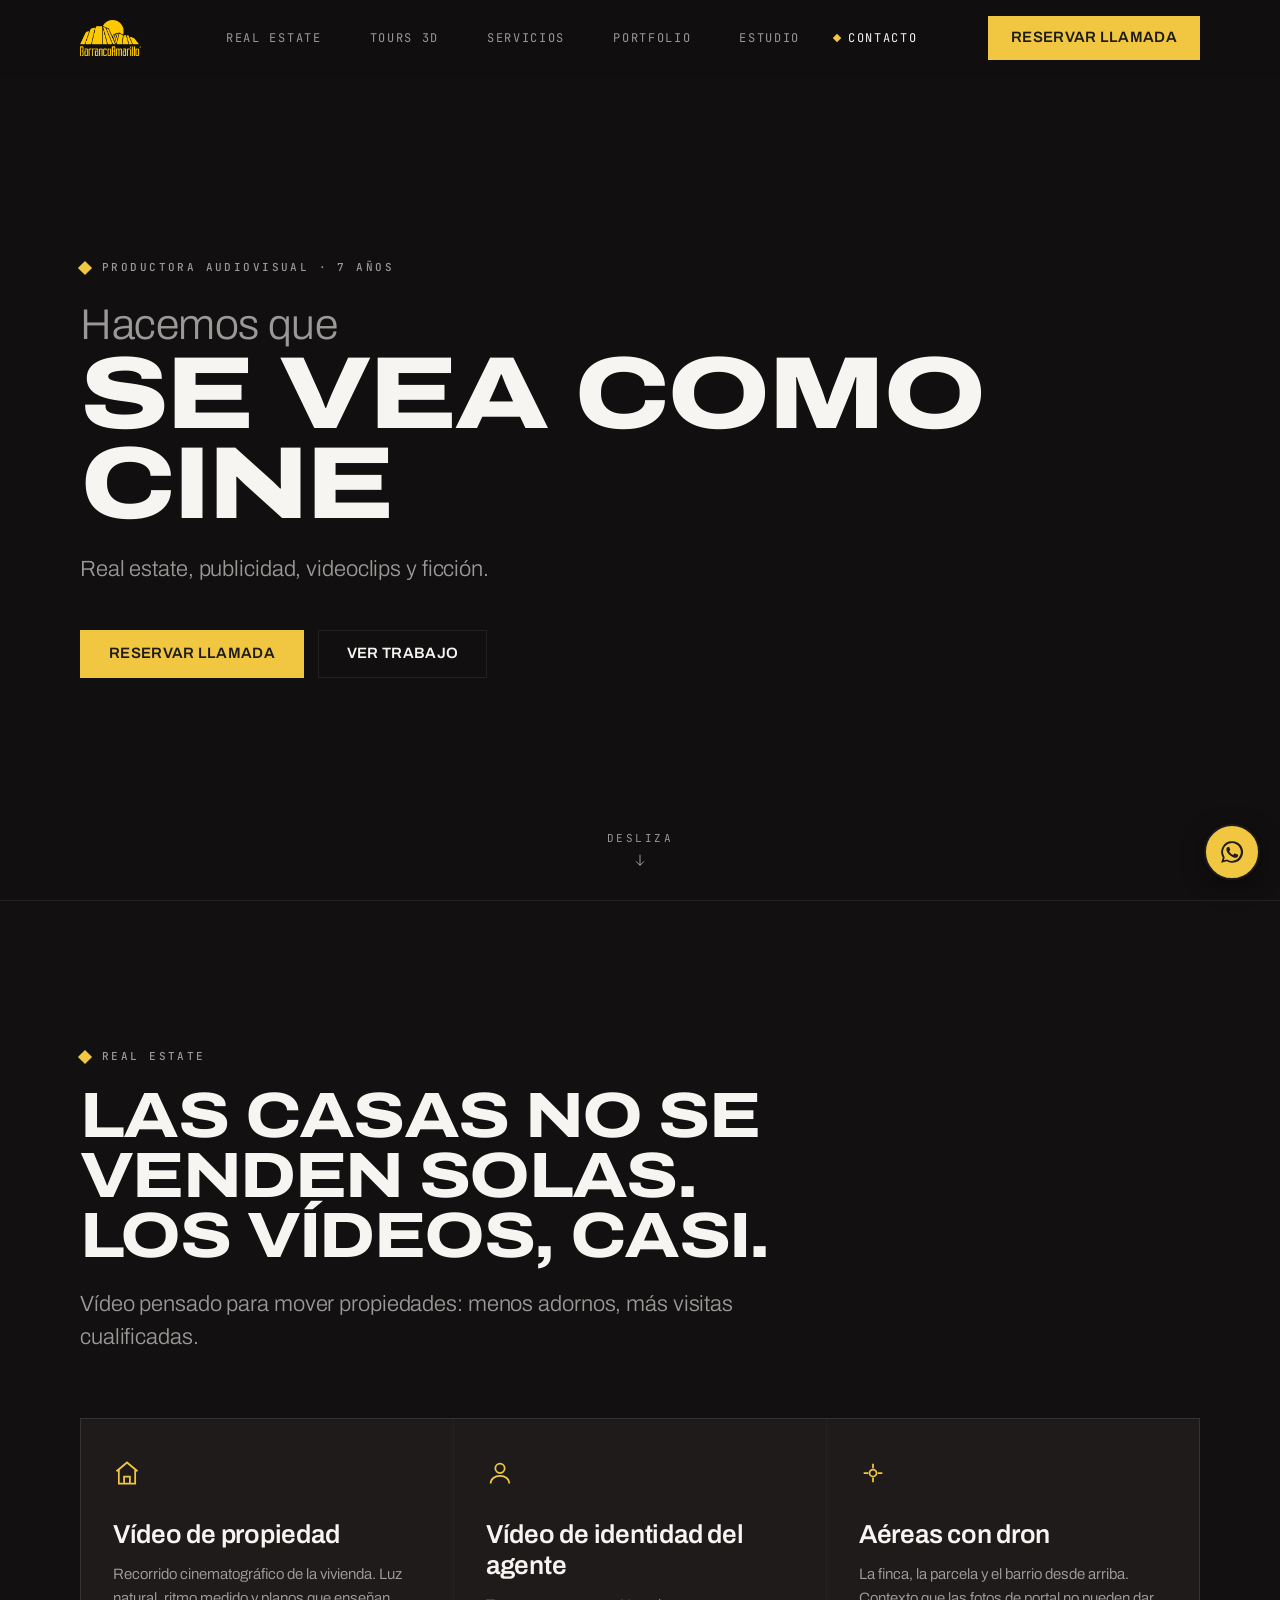
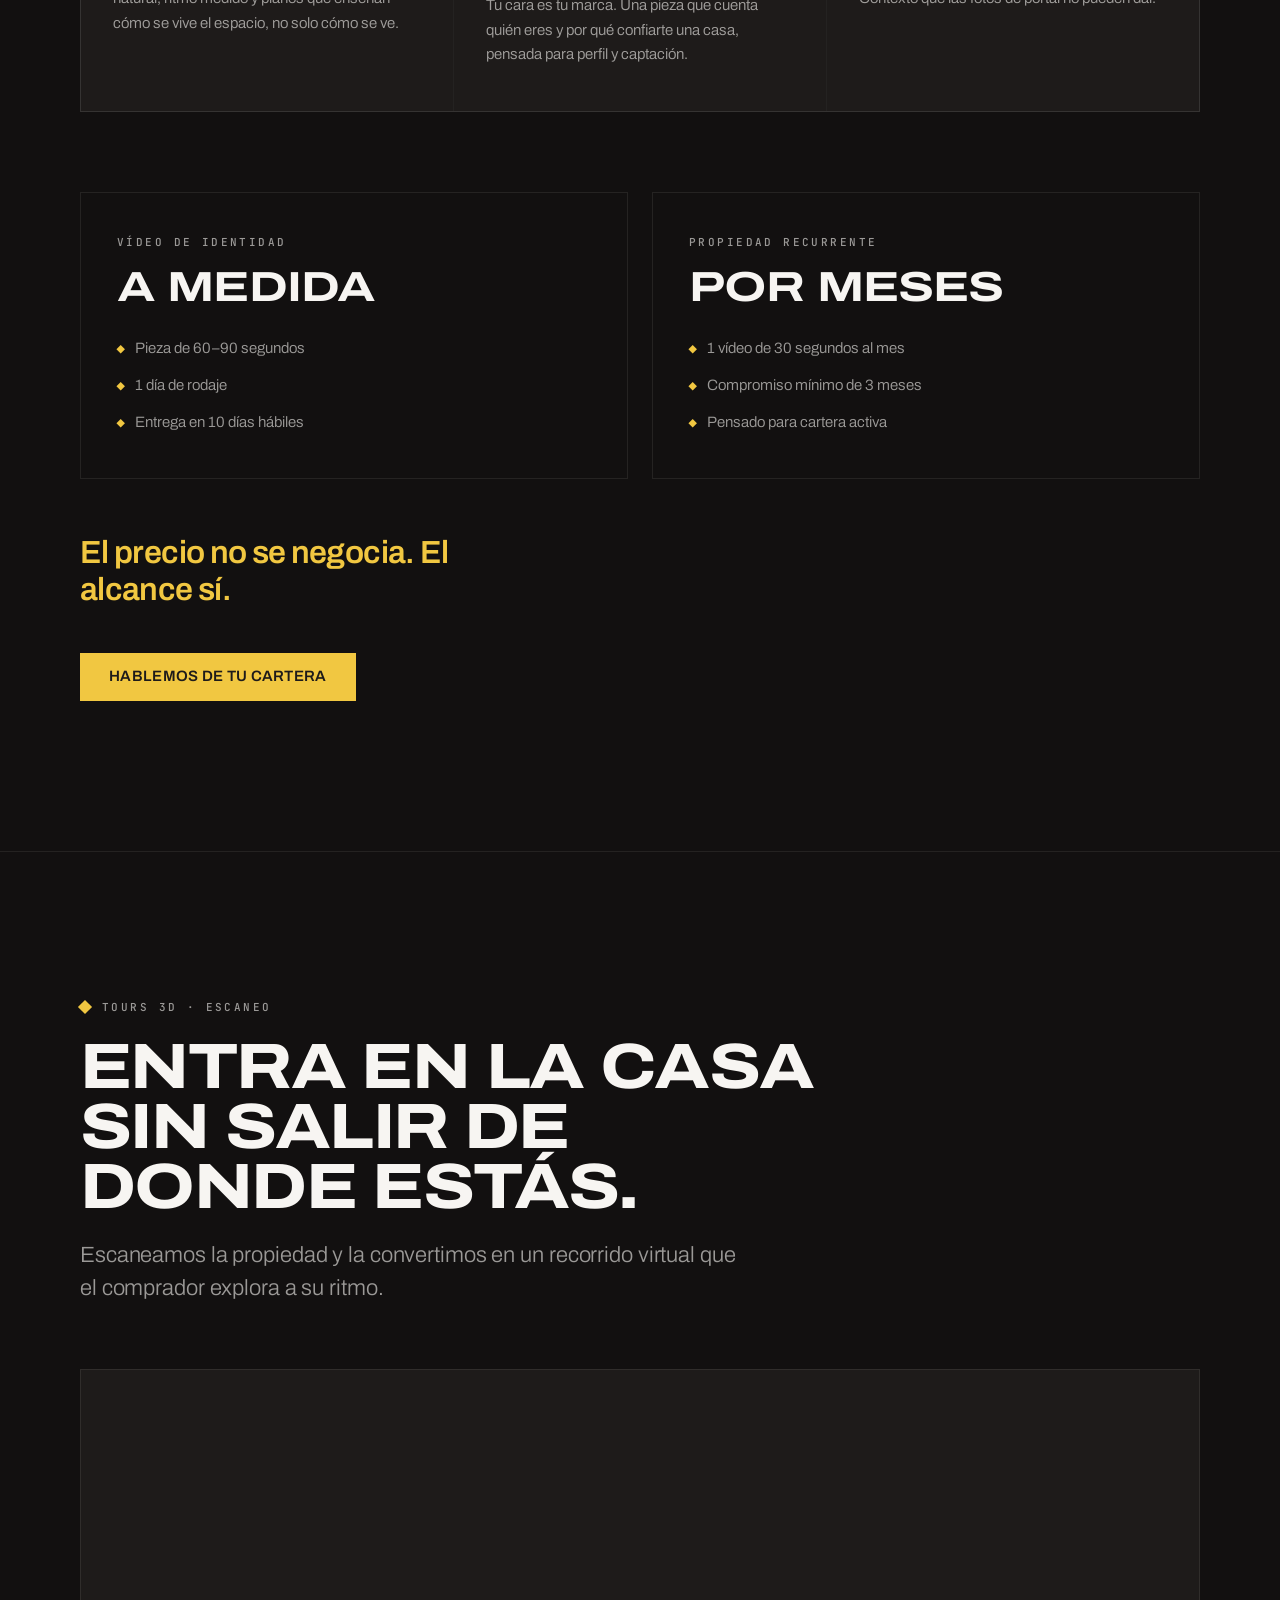
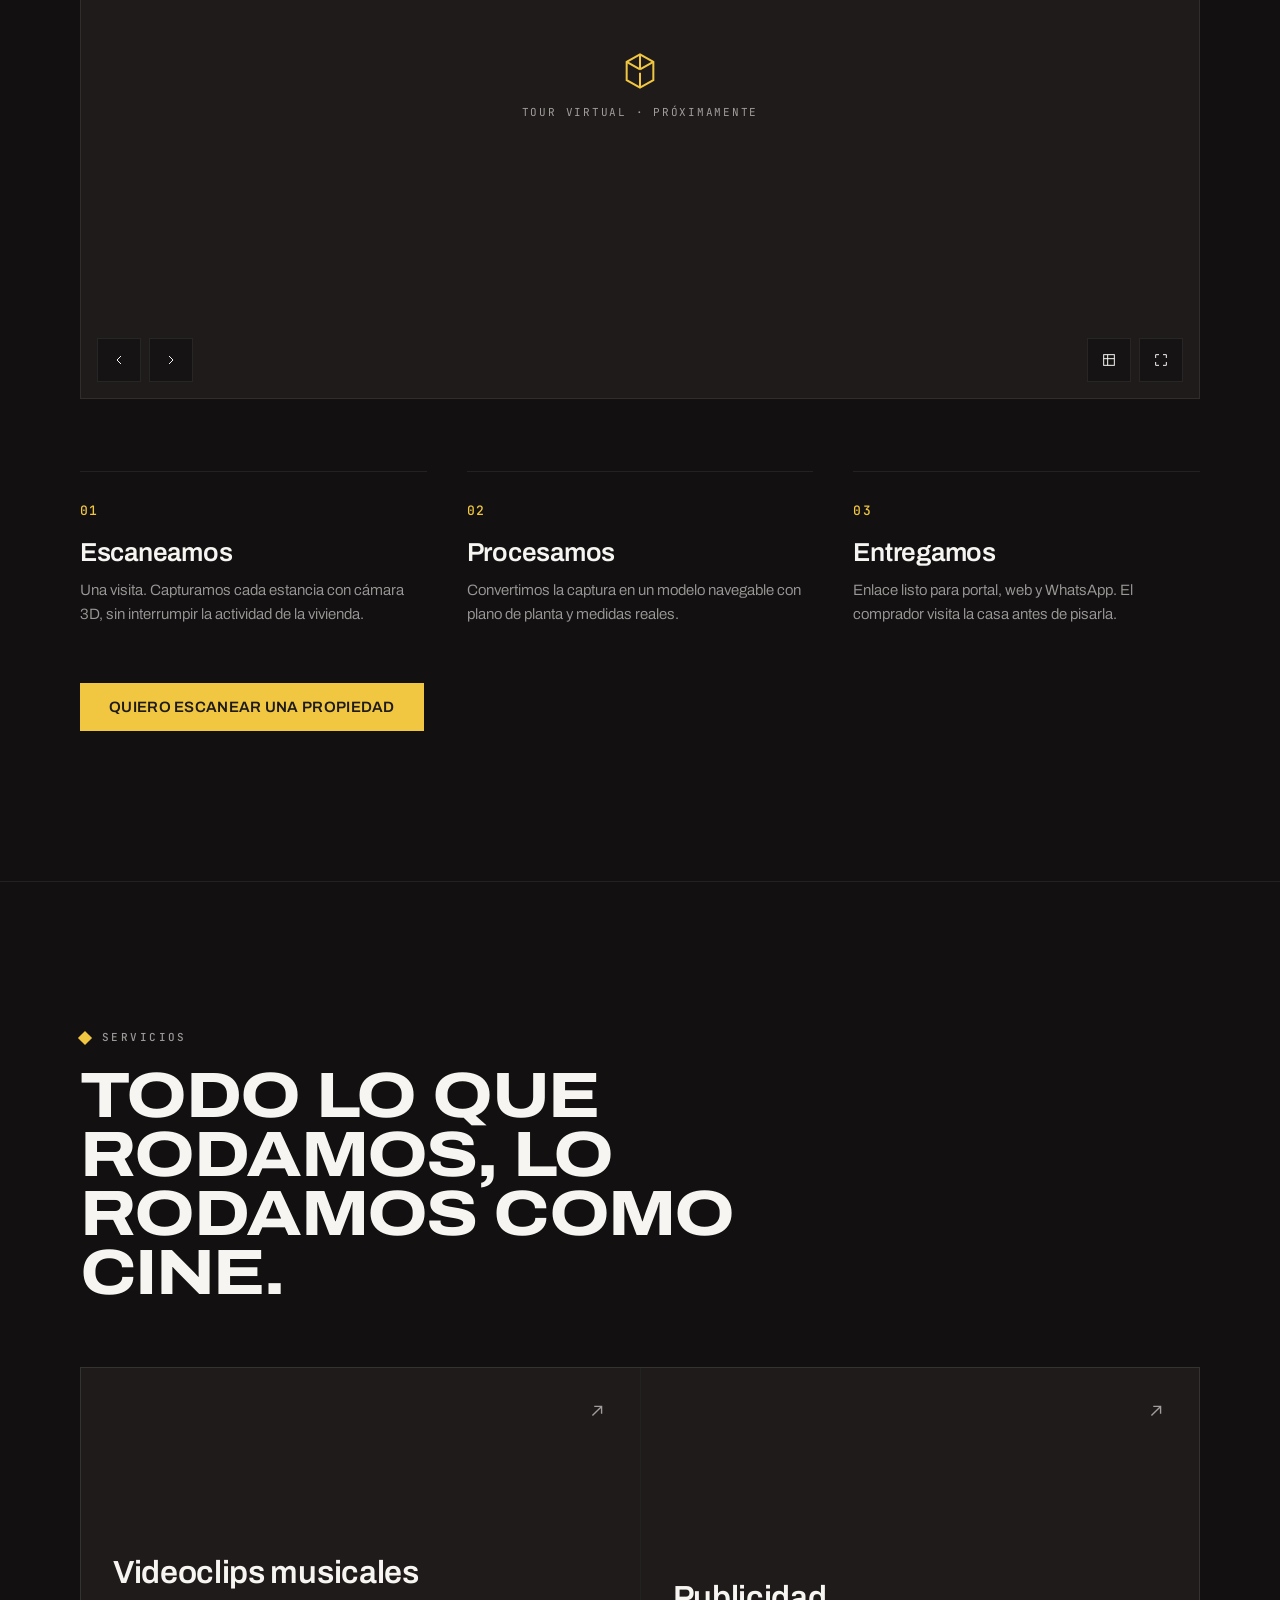
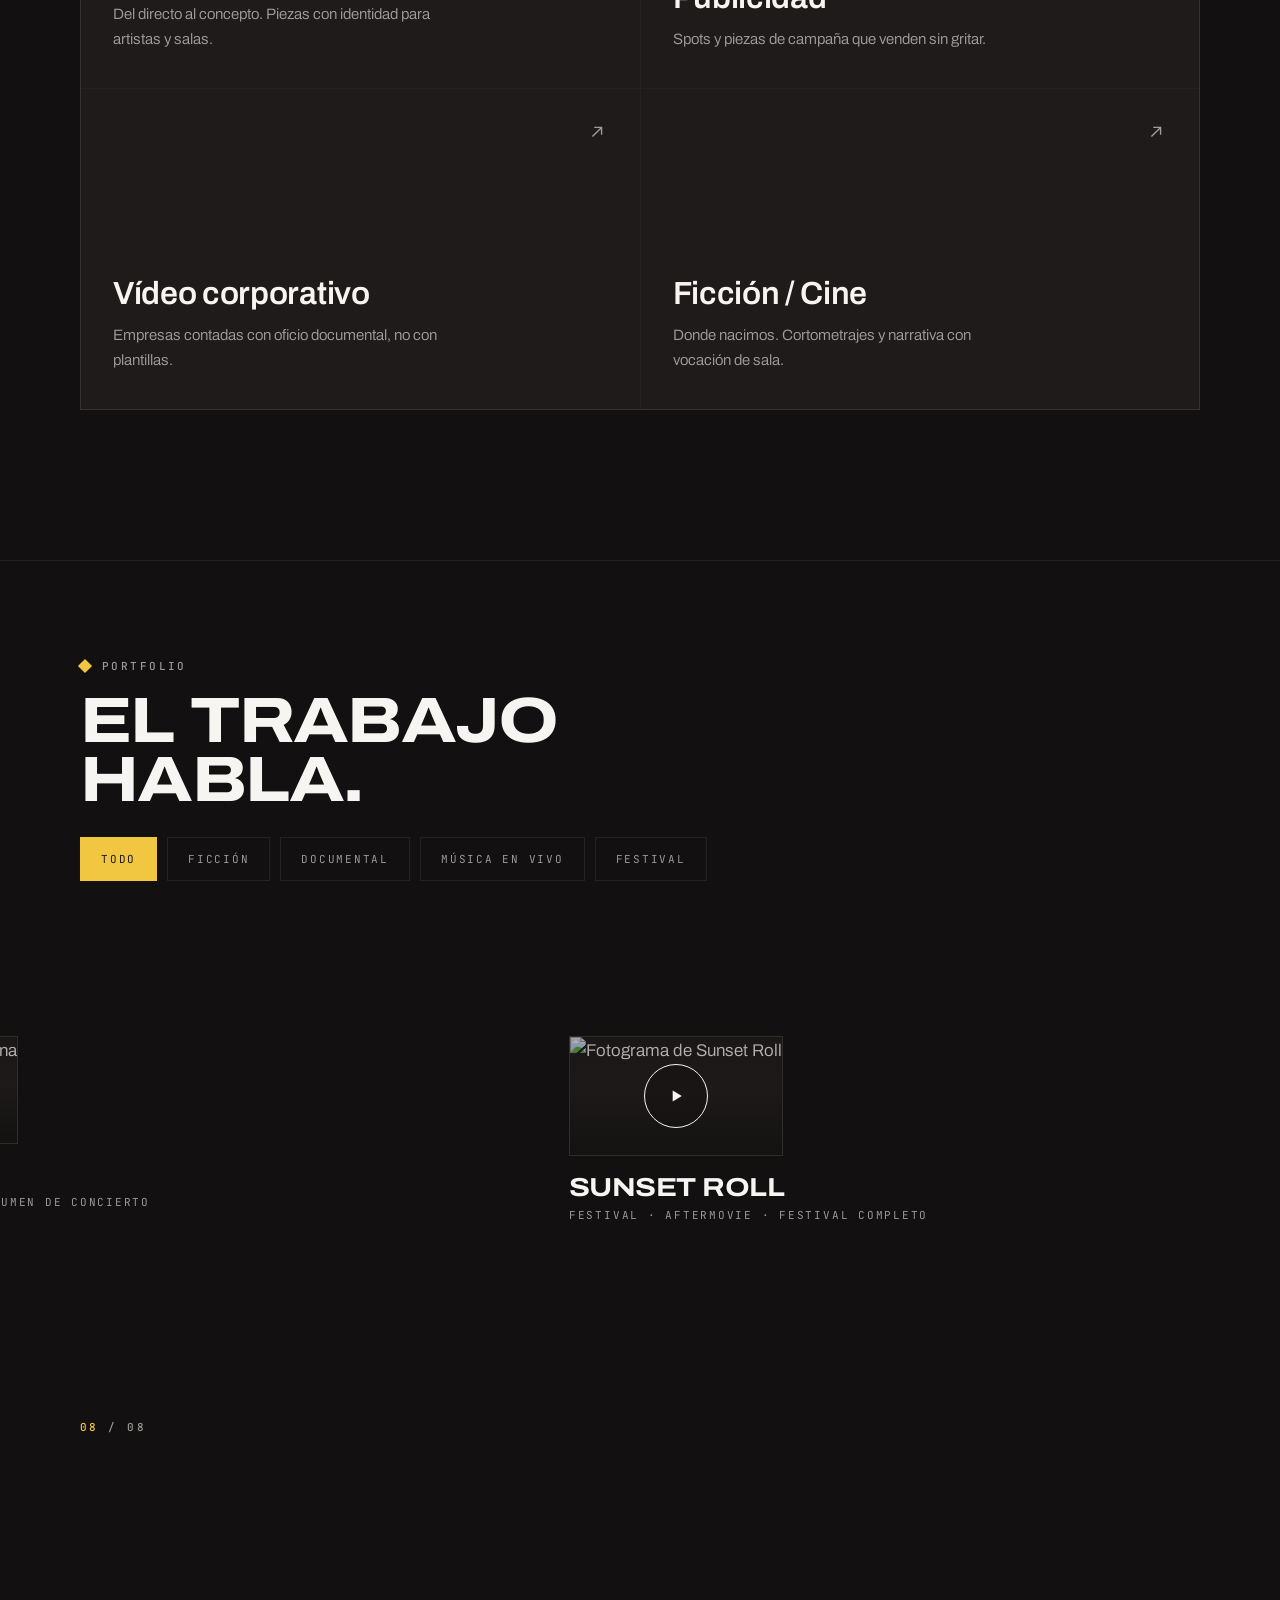
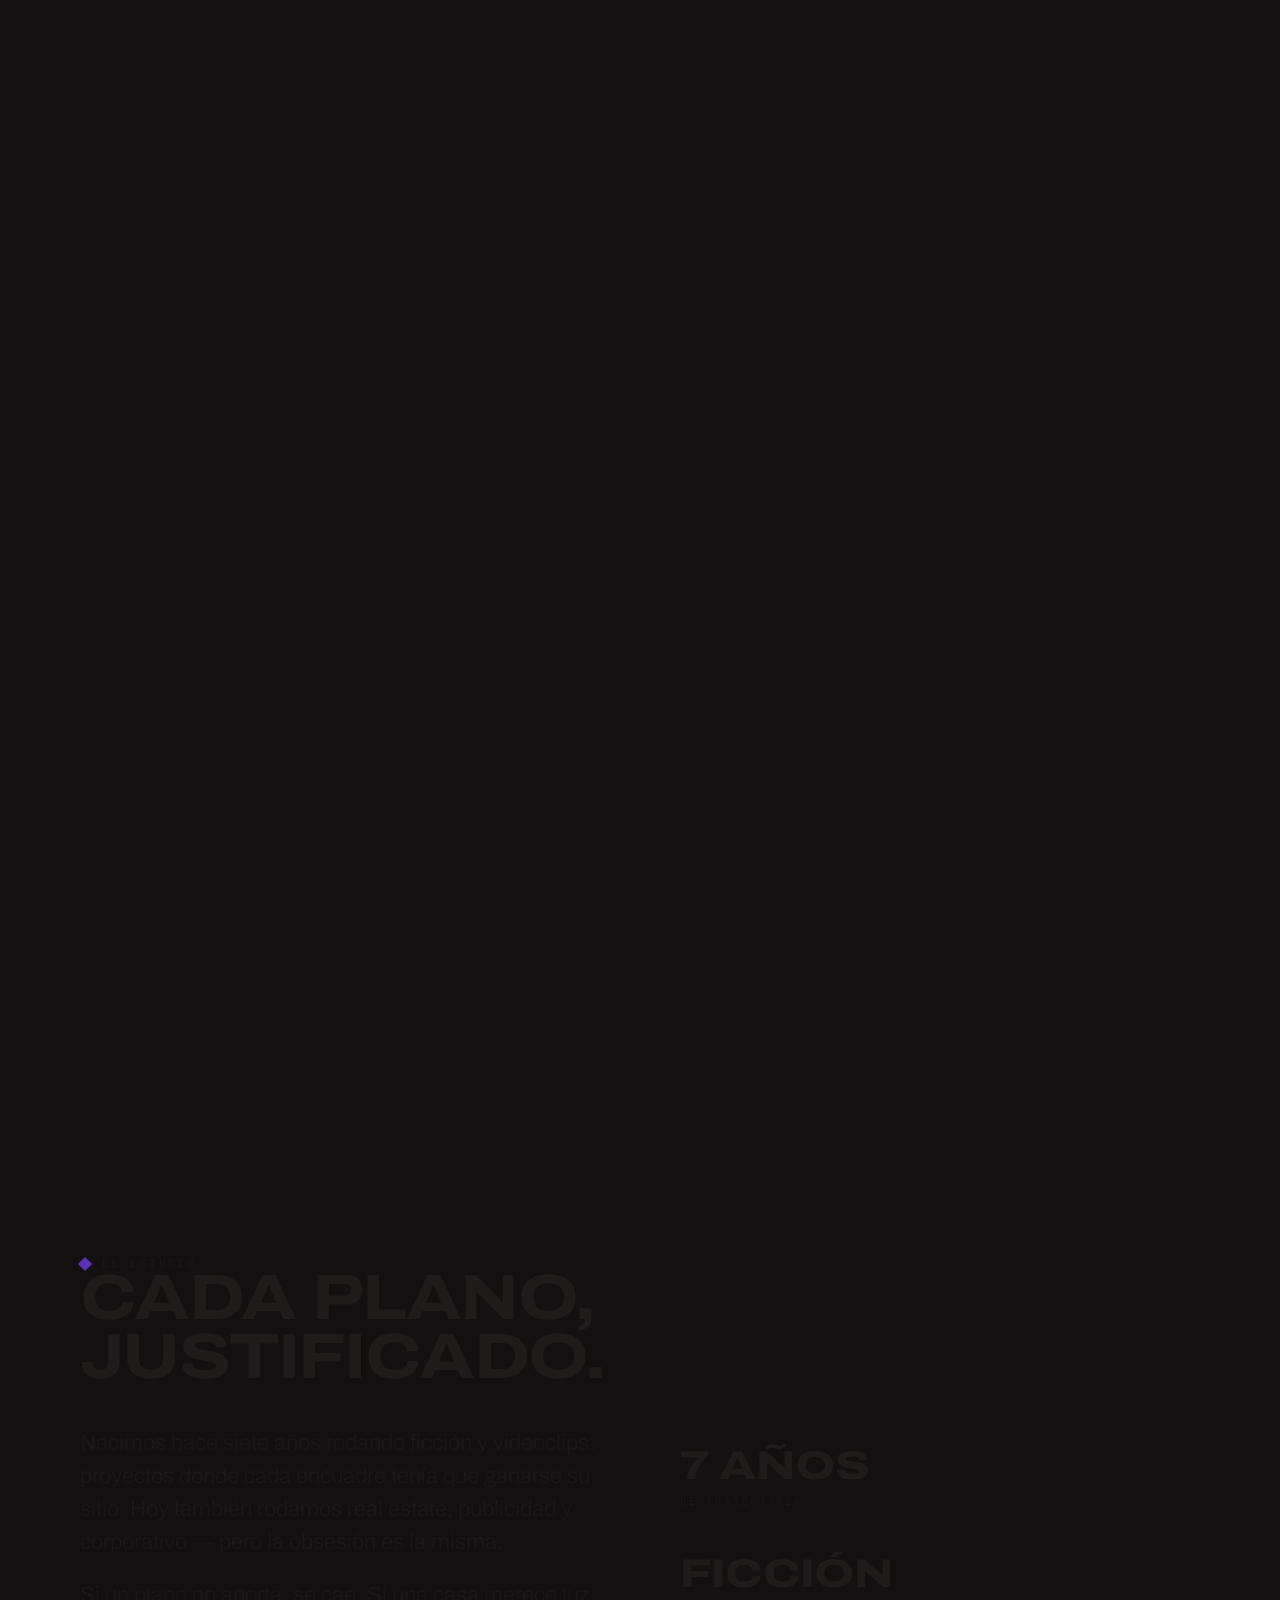
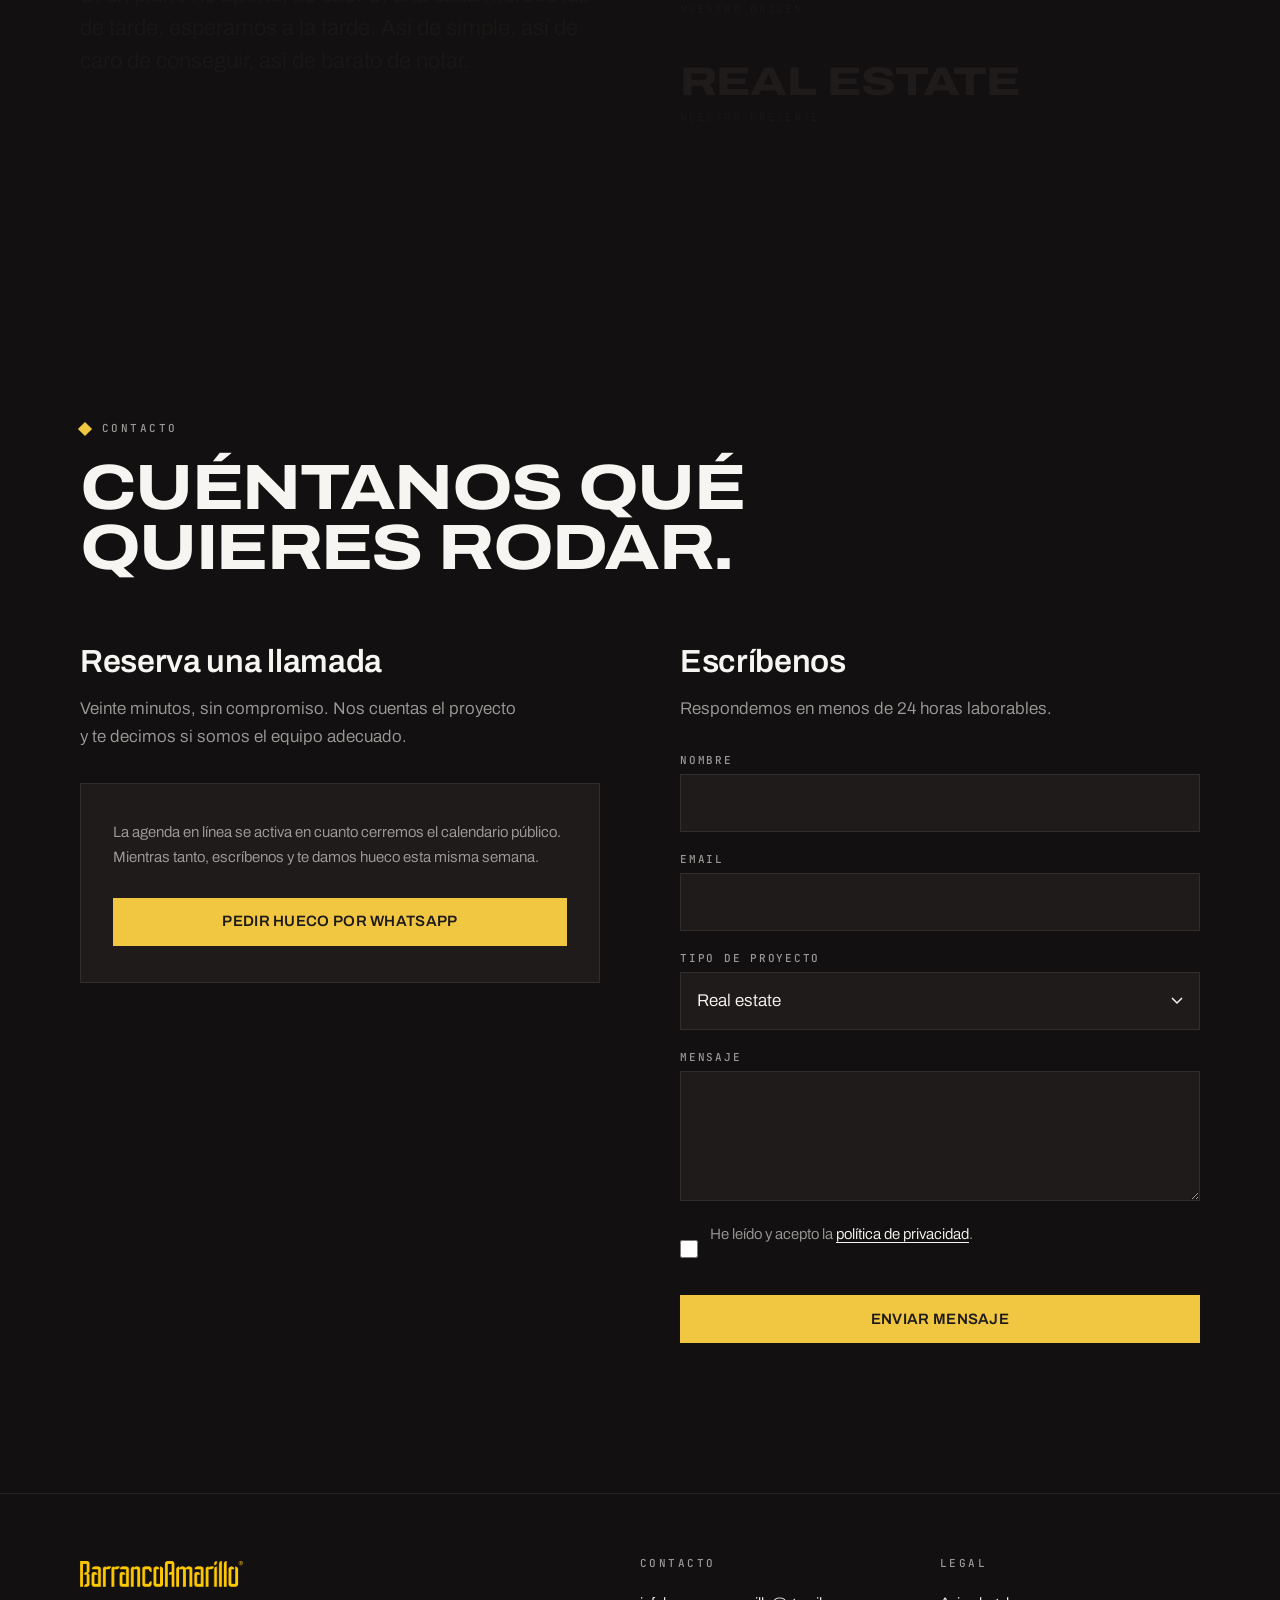
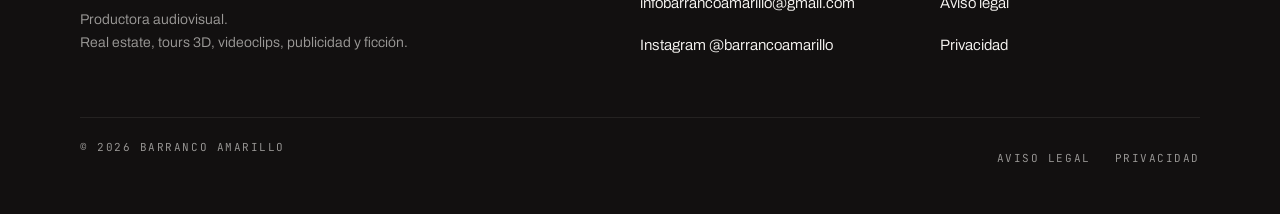
==== index.html @ 0966cb49 "Apuntar la web al proyecto Supabase de producción La anon key va en claro a propósito: es pública po" ====
<!DOCTYPE html>
<html lang="es">
<head>
<meta charset="UTF-8">
<meta name="viewport" content="width=device-width, initial-scale=1.0">
<title>Barranco Amarillo — Productora audiovisual | Real Estate, Tours 3D, Videoclips</title>
<meta name="description" content="Productora audiovisual con 7 años de trayectoria. Vídeo para real estate, tours virtuales 3D, videoclips, publicidad y ficción. Hacemos que se vea como cine.">
<meta property="og:title" content="Barranco Amarillo — Productora audiovisual">
<meta property="og:description" content="Hacemos que se vea como cine. Real estate, publicidad, videoclips y ficción.">
<meta property="og:type" content="website">
<meta property="og:locale" content="es_ES">
<meta property="og:url" content="https://infobarrancoamarillo-cmd.github.io/BAWEB/">
<link rel="icon" type="image/png" href="assets/logo-simbolo.png">
<link rel="preconnect" href="https://fonts.googleapis.com">
<link rel="preconnect" href="https://fonts.gstatic.com" crossorigin>
<link href="https://fonts.googleapis.com/css2?family=Archivo:ital,wdth,wght@0,62..125,100..900;1,62..125,100..900&family=JetBrains+Mono:wght@400;500&display=swap" rel="stylesheet">
<style>
/* ==========================================================================
   BARRANCO AMARILLO — V3 "Sala de cine"
   Identidad blindada · un solo archivo · sin dependencias
   ========================================================================== */
:root{
  --amarillo:       #F1C741;  /* Pantone 123C — EL acento */
  --negro:          #1E1B1A;  /* Pantone Neutral Black C */
  --negro-profundo: #121010;
  --naranja:        #E56425;  /* Pantone 165C — micro-acento solo */

  /* Tokens semánticos — nunca hex sueltos en componentes */
  --superficie-base:    var(--negro-profundo);
  --superficie-elevada: var(--negro);
  --acento-proyector:   var(--amarillo);
  --acento-calor:       var(--naranja);
  --tinta-alta:         #F7F5F2;
  --tinta-media:        rgba(247,245,242,0.6);
  --linea-hairline:     rgba(247,245,242,0.08);

  /* Tipografía — una sola familia de texto. La jerarquía la construye la
     ANCHURA (font-stretch), no el cambio de familia: los titulares se
     ensanchan como un título de crédito y el cuerpo vuelve a anchura normal. */
  --tipo:      'Archivo', system-ui, -apple-system, sans-serif;
  --tipo-mono: 'JetBrains Mono', ui-monospace, SFMono-Regular, monospace;

  --nav-h: 76px;
  --ease-cine: cubic-bezier(0.16,1,0.3,1);
  --contenedor: 1200px;
}

*,*::before,*::after{ box-sizing:border-box; margin:0; padding:0; }

html{
  scroll-behavior:smooth;
  -webkit-text-size-adjust:100%;
}
body{
  font-family:var(--tipo);
  font-size:17px;
  line-height:1.65;
  font-weight:350;
  color:var(--tinta-alta);
  background:var(--superficie-base);
  overflow-x:hidden;
}
img{ max-width:100%; display:block; }
a{ color:inherit; }
button{ font:inherit; cursor:pointer; }
:focus-visible{
  outline:2px solid var(--acento-proyector);
  outline-offset:3px;
  border-radius:2px;
}
/* En tinta oscura el foco lo resuelve --acento-proyector redefinido */
::selection{ background:var(--acento-proyector); color:var(--superficie-elevada); }

section{ scroll-margin-top:var(--nav-h); }

.contenedor{
  width:100%;
  max-width:var(--contenedor);
  margin-inline:auto;
  padding-inline:20px;
}
@media (min-width:768px){ .contenedor{ padding-inline:40px; } }

/* ---- Tipografía editorial ----
   Epígrafes, etiquetas y cifras técnicas en mono; todo el discurso en Archivo. */
.eyebrow{
  font-family:var(--tipo-mono);
  font-weight:500;
  font-size:11px;
  letter-spacing:0.22em;
  line-height:1;
  text-transform:uppercase;
  color:var(--tinta-media);
  display:flex;
  align-items:center;
  gap:12px;
}
.eyebrow .rombo{ flex:none; }

h1,h2,h3{ font-family:var(--tipo); color:var(--tinta-alta); }
h1{
  font-weight:800;
  font-size:clamp(44px,8vw,104px);
  line-height:0.88;
  letter-spacing:-0.03em;
  text-transform:uppercase;
}
h2{
  font-weight:750;
  font-size:clamp(30px,5vw,64px);
  line-height:0.92;
  letter-spacing:-0.025em;
  text-transform:uppercase;
  max-width:16ch;
}
h3{
  font-weight:600;
  font-size:clamp(20px,2.4vw,26px);
  line-height:1.2;
  letter-spacing:-0.01em;
}

/* La anchura solo se aplica donde el eje wdth existe. Sin soporte, el peso
   sostiene la jerarquía él solo. */
@supports (font-stretch: 125%){
  h1{ font-stretch:125%; }
  h2{ font-stretch:118%; }
  h3{ font-stretch:100%; }
}
@supports not (font-stretch: 125%){
  h1,h2{ font-weight:900; }
}

/* Interlineado 0.92 deja 1–2px entre la tilde de una línea y el trazo de la
   anterior: positivo, pero rozando. En los titulares que llevan mayúscula
   acentuada (VÍDEOS, ESTÁS, CUÉNTANOS/QUÉ) se sube a 0.94. Solo en esos:
   subirlo globalmente afloja el bloque en los que no lo necesitan. */
h2.titular-acentuado{ line-height:0.94; }

.rombo{
  width:10px; height:10px;
  background:var(--acento-proyector);
  transform:rotate(45deg);
  display:inline-block;
}

/* ---- Reveal (IntersectionObserver) ---- */
.revelar{
  opacity:0;
  transform:translateY(18px);
  transition:opacity 300ms var(--ease-cine), transform 300ms var(--ease-cine);
}
.revelar.visible{ opacity:1; transform:none; }

/* ---- Botones ---- */
.btn{
  display:inline-flex;
  align-items:center;
  justify-content:center;
  gap:10px;
  min-height:48px;
  padding:0 28px;
  font-family:var(--tipo);
  font-weight:600;
  font-size:15px;
  line-height:1;
  letter-spacing:0.02em;
  text-transform:uppercase;
  text-decoration:none;
  border:1px solid transparent;
  transition:transform 200ms var(--ease-cine), background-color 200ms var(--ease-cine), color 200ms var(--ease-cine), border-color 200ms var(--ease-cine);
}
.btn:hover{ transform:translateY(-2px); }
.btn-primario{
  background:var(--acento-proyector);
  color:var(--superficie-elevada);
}
.btn-primario:hover{ background:var(--tinta-alta); }
.btn-secundario{
  background:transparent;
  color:var(--tinta-alta);
  border-color:var(--linea-hairline);
}
.btn-secundario:hover{ border-color:var(--tinta-alta); }


/* ==========================================================================
   NAV
   ========================================================================== */
.nav{
  position:fixed;
  top:0; left:0; right:0;
  z-index:100;
  height:var(--nav-h);
  display:flex;
  align-items:center;
  backdrop-filter:blur(20px);
  -webkit-backdrop-filter:blur(20px);
  background:rgba(18,16,16,0.55);
  border-bottom:1px solid transparent;
  transition:border-color 300ms var(--ease-cine), background-color 300ms var(--ease-cine);
}
.nav.con-scroll{
  border-bottom-color:var(--linea-hairline);
  background:rgba(18,16,16,0.82);
}
.nav-inner{
  width:100%;
  max-width:var(--contenedor);
  margin-inline:auto;
  padding-inline:20px;
  display:flex;
  align-items:center;
  justify-content:space-between;
  gap:24px;
}
@media (min-width:768px){ .nav-inner{ padding-inline:40px; } }

/* Logo oficial */
.marca{
  display:flex;
  align-items:center;
  text-decoration:none;
  min-height:44px;
}
.logo-nav{ height:36px; width:auto; display:block; }
@media (max-width:767px){ .logo-nav{ height:28px; } }
.logo-footer{ height:26px; width:auto; display:block; }

.nav-links{
  display:none;
  align-items:center;
  gap:6px;
  list-style:none;
}
@media (min-width:1100px){ .nav-links{ display:flex; } }
.nav-links a{
  position:relative;
  display:inline-flex;
  align-items:center;
  gap:8px;
  min-height:44px;
  padding:0 14px;
  font-family:var(--tipo-mono);
  font-size:12px;
  font-weight:400;
  line-height:1;
  letter-spacing:0.14em;
  text-transform:uppercase;
  text-decoration:none;
  color:var(--tinta-media);
  transition:color 200ms var(--ease-cine);
}
.nav-links a::before{
  content:"";
  width:6px; height:6px;
  background:var(--acento-proyector);
  transform:rotate(45deg) scale(0);
  transition:transform 200ms var(--ease-cine);
}
.nav-links a:hover{ color:var(--tinta-alta); }
.nav-links a.activo{ color:var(--tinta-alta); }
.nav-links a.activo::before{ transform:rotate(45deg) scale(1); }

.nav-cta{ display:none; }
@media (min-width:1100px){ .nav-cta{ display:inline-flex; min-height:44px; padding:0 22px; } }

/* Hamburguesa */
.hamburguesa{
  display:inline-flex;
  flex-direction:column;
  justify-content:center;
  gap:6px;
  width:48px; height:48px;
  padding:12px;
  background:transparent;
  border:1px solid var(--linea-hairline);
}
@media (min-width:1100px){ .hamburguesa{ display:none; } }
.hamburguesa span{
  display:block;
  height:2px;
  background:var(--tinta-alta);
  transition:transform 200ms var(--ease-cine), opacity 200ms var(--ease-cine);
}
.hamburguesa[aria-expanded="true"] span:nth-child(1){ transform:translateY(8px) rotate(45deg); }
.hamburguesa[aria-expanded="true"] span:nth-child(2){ opacity:0; }
.hamburguesa[aria-expanded="true"] span:nth-child(3){ transform:translateY(-8px) rotate(-45deg); }

/* Panel móvil */
.panel-movil{
  position:fixed;
  inset:0;
  z-index:99;
  background:var(--superficie-base);
  display:flex;
  flex-direction:column;
  justify-content:center;
  padding:100px 24px 40px;
  opacity:0;
  visibility:hidden;
  transition:opacity 250ms var(--ease-cine), visibility 250ms;
}
.panel-movil.abierto{ opacity:1; visibility:visible; }
.panel-movil ul{ list-style:none; display:flex; flex-direction:column; gap:4px; }
.panel-movil nav a{
  display:flex;
  align-items:center;
  gap:16px;
  min-height:56px;
  font-family:var(--tipo);
  font-weight:750;
  font-size:clamp(28px,7vw,40px);
  letter-spacing:-0.02em;
  text-transform:uppercase;
  text-decoration:none;
  color:var(--tinta-alta);
}
@supports (font-stretch: 118%){ .panel-movil nav a{ font-stretch:118%; } }
.panel-movil nav a::before{
  content:"";
  width:8px; height:8px;
  background:var(--acento-proyector);
  transform:rotate(45deg) scale(0);
  transition:transform 200ms var(--ease-cine);
}
.panel-movil nav a.activo::before,
.panel-movil nav a:hover::before{ transform:rotate(45deg) scale(1); }
.panel-movil .btn{ margin-top:32px; align-self:flex-start; }

/* ==========================================================================
   HERO
   ========================================================================== */
.hero{
  position:relative;
  min-height:100vh;
  min-height:100svh;
  display:flex;
  align-items:center;
  overflow:hidden;
}
/* Canvas Simplex — ahora fallback del vídeo (se activa si el iframe falla) */
#canvas-grano{
  position:absolute;
  inset:0;
  width:100%;
  height:100%;
  pointer-events:none;
  z-index:0;
}
#canvas-grano[hidden]{ display:none; }
/* Vídeo YouTube en background del hero */
.hero-video-wrapper{
  position:absolute;
  inset:0;
  overflow:hidden;
  z-index:0;
  pointer-events:none;
}
.hero-video-wrapper iframe{
  position:absolute;
  top:50%;
  left:50%;
  transform:translate(-50%,-50%);
  width:120%;
  height:120%;
  min-width:177.78vh;  /* 16:9 */
  min-height:56.25vw;  /* 16:9 */
  border:0;
}
.hero-video-wrapper::after{
  content:"";
  position:absolute;
  inset:0;
  background:rgba(18,16,16,0.55);
  z-index:1;
}
.hero-contenido{
  position:relative;
  z-index:2;
  padding-block:140px 100px;
}
/* Titular en dos bloques: línea de entrada en anchura normal y peso ligero,
   bloque grande ensanchado. Sin punto final — el punto pertenece a la frase
   escrita, no al rótulo. */
.titular{
  margin-top:28px;
  max-width:14ch;
  display:flex;
  flex-direction:column;
}
.titular-entrada{
  font-weight:300;
  font-size:0.42em;
  line-height:1.1;
  letter-spacing:-0.01em;
  text-transform:none;
  color:var(--tinta-media);
}
.titular-peso{
  font-weight:800;
  line-height:0.88;
  letter-spacing:-0.03em;
  text-transform:uppercase;
}
@supports (font-stretch: 125%){
  .titular-entrada{ font-stretch:100%; }
  .titular-peso{ font-stretch:125%; }
}

.hero-sub{
  margin-top:24px;
  font-weight:300;
  font-size:clamp(18px,2vw,22px);
  line-height:1.5;
  letter-spacing:-0.005em;
  color:var(--tinta-media);
  max-width:44ch;
}
.hero-ctas{
  margin-top:44px;
  display:flex;
  flex-wrap:wrap;
  gap:14px;
}
.hero-pie{
  position:absolute;
  bottom:28px;
  left:0; right:0;
  z-index:2;
  display:flex;
  justify-content:center;
}
.hero-pie a{
  display:inline-flex;
  flex-direction:column;
  align-items:center;
  gap:8px;
  min-width:44px; min-height:44px;
  justify-content:center;
  font-family:var(--tipo-mono);
  font-size:11px;
  font-weight:400;
  line-height:1;
  letter-spacing:0.22em;
  text-transform:uppercase;
  text-decoration:none;
  color:var(--tinta-media);
}
.hero-pie svg{ transition:transform 200ms var(--ease-cine); }
.hero-pie a:hover svg{ transform:translateY(4px); }

/* ==========================================================================
   SECCIONES GENERALES
   ========================================================================== */
.seccion{ padding-block:110px; position:relative; }
@media (min-width:768px){ .seccion{ padding-block:150px; } }
.seccion-cabecera{ margin-bottom:64px; }
.seccion-cabecera h2{ margin-top:24px; }
.seccion-cabecera p.entradilla{
  margin-top:22px;
  font-weight:300;
  font-size:clamp(18px,2vw,22px);
  line-height:1.5;
  letter-spacing:-0.005em;
  color:var(--tinta-media);
  max-width:52ch;
}

/* ==========================================================================
   REAL ESTATE
   ========================================================================== */
/* Sin background: lo pinta #capa-fondo segun data-estela */
#real-estate{ border-top:1px solid var(--linea-hairline); }
.tarjetas-re{
  display:grid;
  gap:1px;
  background:var(--linea-hairline);
  border:1px solid var(--linea-hairline);
}
@media (min-width:768px){ .tarjetas-re{ grid-template-columns:repeat(3,1fr); } }
.tarjeta-re{
  background:var(--superficie-elevada);
  padding:40px 32px 44px;
  transition:background-color 250ms var(--ease-cine);
}
.tarjeta-re:hover{ background:var(--superficie-base); }
.tarjeta-re svg{ color:var(--acento-proyector); }
.tarjeta-re h3{ margin-top:22px; }
.tarjeta-re p{ margin-top:12px; color:var(--tinta-media); font-size:0.9375rem; }

/* Planes */
.planes{
  margin-top:80px;
  display:grid;
  gap:24px;
}
@media (min-width:768px){ .planes{ grid-template-columns:1fr 1fr; } }
.plan{
  border:1px solid var(--linea-hairline);
  padding:44px 36px;
  background:var(--superficie-base);
  display:flex;
  flex-direction:column;
}
.plan-nombre{
  font-family:var(--tipo-mono);
  font-size:11px;
  font-weight:500;
  letter-spacing:0.22em;
  line-height:1;
  text-transform:uppercase;
  color:var(--tinta-media);
}
/* Ocupa el hueco que antes tenía la cifra: mismo peso visual, sin número */
.plan-alcance{
  margin-top:18px;
  font-family:var(--tipo);
  font-weight:700;
  font-size:clamp(30px,3.6vw,42px);
  line-height:1;
  letter-spacing:-0.02em;
  text-transform:uppercase;
}
@supports (font-stretch: 125%){ .plan-alcance{ font-stretch:125%; } }
.plan ul{
  margin-top:28px;
  list-style:none;
  display:flex;
  flex-direction:column;
  gap:12px;
}
.plan li{
  display:flex;
  align-items:baseline;
  gap:12px;
  font-size:0.9375rem;
  color:var(--tinta-media);
}
.plan li::before{
  content:"";
  flex:none;
  width:6px; height:6px;
  background:var(--acento-proyector);
  transform:rotate(45deg) translateY(-1px);
}
.statement{
  margin-top:56px;
  font-family:var(--tipo);
  font-weight:600;
  font-size:clamp(22px,3.2vw,32px);
  line-height:1.15;
  letter-spacing:-0.02em;
  color:var(--acento-proyector);
  max-width:24ch;
}
.re-cta{ margin-top:44px; }

/* ==========================================================================
   TOURS 3D
   ========================================================================== */
#tours-3d{ border-top:1px solid var(--linea-hairline); }

/* Visor 16:9 simulado */
.visor{
  margin-top:8px;
  border:1px solid var(--linea-hairline);
  background:var(--superficie-elevada);
  aspect-ratio:16/9;
  position:relative;
  display:flex;
  align-items:center;
  justify-content:center;
}
/* TODO: iframe Matterport */
.visor-etiqueta{
  text-align:center;
  color:var(--tinta-media);
  font-family:var(--tipo-mono);
  font-size:11px;
  font-weight:400;
  line-height:1;
  letter-spacing:0.16em;
  text-transform:uppercase;
  display:flex;
  flex-direction:column;
  align-items:center;
  gap:16px;
}
.visor-etiqueta svg{ color:var(--acento-proyector); }
.visor-controles{
  position:absolute;
  bottom:16px;
  left:16px;
  right:16px;
  display:flex;
  justify-content:space-between;
  align-items:center;
}
.visor-controles .grupo{ display:flex; gap:8px; }
.ctrl{
  width:44px; height:44px;
  display:inline-flex;
  align-items:center;
  justify-content:center;
  background:rgba(18,16,16,0.7);
  border:1px solid var(--linea-hairline);
  color:var(--tinta-alta);
  transition:border-color 200ms var(--ease-cine);
}
.ctrl:hover{ border-color:var(--acento-proyector); }

.pasos{
  margin-top:72px;
  display:grid;
  gap:40px;
}
@media (min-width:768px){ .pasos{ grid-template-columns:repeat(3,1fr); } }
.paso{ position:relative; padding-top:24px; border-top:1px solid var(--linea-hairline); }
.paso-num{
  font-family:var(--tipo-mono);
  font-weight:500;
  font-size:13px;
  line-height:1;
  letter-spacing:0.1em;
  color:var(--acento-proyector);
}
.paso h3{ margin-top:12px; }
.paso p{ margin-top:10px; color:var(--tinta-media); font-size:0.9375rem; }
.tours-cta{ margin-top:56px; }

/* ==========================================================================
   SERVICIOS
   ========================================================================== */
#servicios{ border-top:1px solid var(--linea-hairline); }
.servicios-grid{
  display:grid;
  gap:1px;
  background:var(--linea-hairline);
  border:1px solid var(--linea-hairline);
}
@media (min-width:768px){ .servicios-grid{ grid-template-columns:1fr 1fr; } }
.servicio{
  position:relative;
  display:flex;
  flex-direction:column;
  justify-content:flex-end;
  min-height:260px;
  padding:36px 32px;
  background:var(--superficie-elevada);
  text-decoration:none;
  overflow:hidden;
}
@media (min-width:768px){ .servicio{ min-height:320px; } }
.servicio::before{
  content:"";
  position:absolute;
  inset:0;
  background:radial-gradient(120% 90% at 20% 100%, rgba(241,199,65,0.07), transparent 60%);
  opacity:0;
  transform:scale(1.06);
  transition:opacity 300ms var(--ease-cine), transform 300ms var(--ease-cine);
}
.servicio:hover::before{ opacity:1; transform:scale(1); }
.servicio h3{
  position:relative;
  font-size:clamp(24px,3vw,32px);
}
.servicio p{
  position:relative;
  margin-top:10px;
  color:var(--tinta-media);
  font-size:0.9375rem;
  max-width:36ch;
}
.servicio .flecha{
  position:absolute;
  top:32px; right:32px;
  color:var(--tinta-media);
  transition:transform 250ms var(--ease-cine), color 250ms var(--ease-cine);
}
.servicio:hover .flecha{
  transform:translate(4px,-4px);
  color:var(--acento-proyector);
}

/* ==========================================================================
   PORTFOLIO
   ========================================================================== */
/* --------------------------------------------------------------------------
   PORTFOLIO — raíl horizontal cinemático.
   La sección es la pista de scroll; dentro, un bloque sticky de una pantalla
   por el que el raíl se desplaza en horizontal. Ver el JS para la matemática.
   -------------------------------------------------------------------------- */
#portfolio{
  border-top:1px solid var(--linea-hairline);
  padding-block:0;
}
.portfolio-sticky{
  position:sticky;
  top:0;
  height:100vh;
  height:100svh;
  overflow:hidden;
  display:flex;
  flex-direction:column;
  /* flex-start, no center: con center, si el contenido no cabe se desborda
     por ARRIBA y la cabecera se mete debajo de la nav. Con flex-start la
     cabecera queda anclada y es la pista la que se centra en el hueco que
     sobra, gracias a su margin-block:auto. */
  justify-content:flex-start;
  gap:32px;
  padding-block:calc(var(--nav-h) + 24px) 28px;
  --alto-marco:clamp(190px, calc(100vh - 500px), 620px);
}
.portfolio-cabecera{ flex:none; }
.portfolio-cabecera h2{ margin-top:20px; }

.filtros{
  display:flex;
  flex-wrap:wrap;
  gap:10px;
  margin-top:28px;
}
.chip{
  min-height:44px;
  padding:0 20px;
  background:transparent;
  border:1px solid var(--linea-hairline);
  color:var(--tinta-media);
  font-family:var(--tipo-mono);
  font-size:11px;
  font-weight:400;
  line-height:1;
  letter-spacing:0.16em;
  text-transform:uppercase;
  transition:color 200ms var(--ease-cine), border-color 200ms var(--ease-cine), background-color 200ms var(--ease-cine);
}
.chip:hover{ color:var(--tinta-alta); border-color:var(--tinta-media); }
.chip.activo{
  background:var(--acento-proyector);
  border-color:var(--acento-proyector);
  color:var(--superficie-elevada);
}

.pista{
  display:flex;
  align-items:flex-start;
  gap:32px;
  padding-inline:9vw;
  /* Ocupa el hueco que deja la cabecera y le pasa esa altura a las piezas:
     así el marco se dimensiona desde el espacio REAL disponible, en vez de
     desde un vh adivinado que se pasa en pantallas bajas. */
  flex:none;
  margin-block:auto;     /* se centra en el hueco que deja la cabecera */
  will-change:transform;
}
/* El ancho se acota también por altura: con 62vw a secas, en pantallas
   apaisadas y bajas el marco 16:9 no cabe en la pantalla sticky. */
.pieza{
  /* La anchura se deriva de la altura disponible, no al revés: dimensionar
     el marco desde el flex crea una circularidad (la pista mide según su
     contenido y el contenido según la pista) que se resuelve en dos pasadas
     y da un salto al cargar. --alto-marco es el hueco que queda tras la
     cabecera, la ficha y el contador. */
  flex:0 0 auto;
  width:min(62vw, calc(var(--alto-marco) * 16 / 9));
  display:flex;
  flex-direction:column;
  background:transparent;
  border:none;
  padding:0;
  text-align:left;
  color:inherit;
}
.pieza[hidden]{ display:none; }
.pieza-marco{
  position:relative;
  aspect-ratio:16/9;
  flex:none;
  overflow:hidden;
  border:1px solid var(--linea-hairline);
  background:var(--superficie-elevada);
}
.pieza:focus-visible{ outline:none; }
.pieza:focus-visible .pieza-marco{
  outline:2px solid var(--acento-proyector);
  outline-offset:3px;
}
.pieza-marco img{
  width:100%;
  height:100%;
  object-fit:cover;
  transition:transform 300ms var(--ease-cine);
}
.pieza:hover .pieza-marco img,
.pieza:focus-visible .pieza-marco img{ transform:scale(1.03); }
/* Preview en hover: el iframe ocupa el marco por encima del póster */
.pieza-marco iframe{
  position:absolute;
  inset:0;
  width:100%;
  height:100%;
  border:0;
  z-index:2;
  pointer-events:none;
}
.pieza-velo{
  position:absolute;
  inset:0;
  background:linear-gradient(to top, rgba(18,16,16,0.85), rgba(18,16,16,0.15) 55%, rgba(18,16,16,0.35));
  transition:opacity 300ms var(--ease-cine);
}
.pieza:hover .pieza-velo,
.pieza:focus-visible .pieza-velo{ opacity:0.55; }
.pieza-play{
  position:absolute;
  inset:0;
  display:flex;
  align-items:center;
  justify-content:center;
  z-index:3;
  transition:opacity 250ms var(--ease-cine);
}
.pieza.con-preview .pieza-play,
.pieza.con-preview .pieza-velo{ opacity:0; }
.pieza-play span{
  width:64px; height:64px;
  display:inline-flex;
  align-items:center;
  justify-content:center;
  border:1px solid var(--tinta-alta);
  border-radius:50%;
  color:var(--tinta-alta);
  background:rgba(18,16,16,0.4);
  transition:background-color 250ms var(--ease-cine), border-color 250ms var(--ease-cine), color 250ms var(--ease-cine);
}
.pieza:hover .pieza-play span,
.pieza:focus-visible .pieza-play span{
  background:var(--acento-proyector);
  border-color:var(--acento-proyector);
  color:var(--superficie-elevada);
}

/* Ficha: dos líneas y nada más. El resto vive en el lightbox. */
.pieza-info{ flex:none; margin-top:18px; }
.pieza-info h3{
  font-family:var(--tipo);
  font-weight:700;
  font-size:clamp(19px,2.2vw,26px);
  line-height:1.05;
  letter-spacing:-0.02em;
  text-transform:uppercase;
}
@supports (font-stretch: 118%){ .pieza-info h3{ font-stretch:118%; } }
.pieza-info p{
  margin-top:8px;
  font-family:var(--tipo-mono);
  font-size:11px;
  font-weight:400;
  line-height:1;
  letter-spacing:0.16em;
  text-transform:uppercase;
  color:var(--tinta-media);
}

.portfolio-progreso{
  flex:none;
  font-family:var(--tipo-mono);
  font-size:11px;
  font-weight:500;
  line-height:1;
  letter-spacing:0.22em;
  color:var(--tinta-media);
}
.portfolio-progreso span:first-child{ color:var(--acento-proyector); }

/* Móvil: se abandona el sticky. Carrusel nativo con snap — más fiable y
   más rápido que emular el raíl con JS en táctil. */
@media (max-width:900px){
  #portfolio{ height:auto !important; padding-block:110px; }
  .portfolio-sticky{
    position:static;
    height:auto;
    overflow:visible;
    padding-block:0;
    gap:28px;
  }
  .pista{
    overflow-x:auto;
    scroll-snap-type:x mandatory;
    -webkit-overflow-scrolling:touch;
    padding-inline:6vw;
    padding-bottom:8px;
    transform:none !important;
  }
  .pieza{
    flex:0 0 86vw;
    width:86vw;
    scroll-snap-align:center;
  }
  .portfolio-progreso{ display:none; }
}

/* Lightbox */
.lightbox{
  position:fixed;
  inset:0;
  z-index:200;
  display:flex;
  align-items:center;
  justify-content:center;
  padding:20px;
  background:rgba(18,16,16,0.92);
}
.lightbox[hidden]{ display:none; }
.lb-marco{
  position:relative;
  width:min(1100px,100%);
  aspect-ratio:16/9;
  background:var(--superficie-elevada);
  border:1px solid var(--linea-hairline);
}
.lb-marco iframe{
  position:absolute;
  inset:0;
  width:100%;
  height:100%;
  border:0;
}
.lb-cerrar{
  position:absolute;
  top:-56px;
  right:0;
  width:44px; height:44px;
  display:inline-flex;
  align-items:center;
  justify-content:center;
  background:transparent;
  border:1px solid var(--linea-hairline);
  color:var(--tinta-alta);
  transition:border-color 200ms var(--ease-cine), color 200ms var(--ease-cine);
}
.lb-cerrar:hover{ border-color:var(--acento-proyector); color:var(--acento-proyector); }

/* ==========================================================================
   ESTUDIO — única sección clara
   ========================================================================== */
/* Única sección de tinta oscura. No pinta fondo — el amarillo lo lleva
   #capa-fondo. Aquí se REDEFINEN los tokens en lugar de sobreescribir color
   a color: así hereda cualquier componente que entre en la sección después.

   El volteo va en la sección, no en <body>, a propósito: con el volteo en
   body la nav (barra oscura translúcida, texto claro) se quedaría con texto
   oscuro sobre fondo oscuro mientras #estudio está activa. */
#estudio{
  --tinta-alta:     #1E1B1A;
  --tinta-media:    rgba(30,27,26,0.68);
  --linea-hairline: rgba(30,27,26,0.22);
  --acento-proyector: #5B32B8;   /* el lila oscuro de su propia estela */
  color:var(--tinta-alta);
}
.estudio-cuerpo{
  margin-top:40px;
  display:grid;
  gap:40px;
}
@media (min-width:768px){ .estudio-cuerpo{ grid-template-columns:1fr 1fr; gap:80px; } }
.estudio-cuerpo p{
  font-size:clamp(18px,2vw,22px);
  font-weight:350;
  line-height:1.5;
  color:var(--tinta-media);
  max-width:48ch;
}
.estudio-datos{
  display:flex;
  flex-direction:column;
  gap:28px;
}
.dato{ border-top:1px solid var(--linea-hairline); padding-top:18px; }
.dato strong{
  display:block;
  font-family:var(--tipo);
  font-weight:800;
  font-size:clamp(28px,3.4vw,40px);
  line-height:1;
  letter-spacing:-0.02em;
  text-transform:uppercase;
}
@supports (font-stretch: 125%){ .dato strong{ font-stretch:125%; } }
.dato span{
  display:block;
  margin-top:10px;
  font-family:var(--tipo-mono);
  font-size:11px;
  font-weight:400;
  line-height:1;
  letter-spacing:0.16em;
  text-transform:uppercase;
  color:var(--tinta-media);
}

/* ==========================================================================
   CONTACTO
   ========================================================================== */
/* #contacto no pinta fondo */
.contacto-grid{
  display:grid;
  gap:56px;
}
@media (min-width:1100px){ .contacto-grid{ grid-template-columns:1fr 1fr; gap:80px; } }
.contacto-col h3{ font-size:clamp(24px,3vw,32px); }
.contacto-col > p{ margin-top:14px; color:var(--tinta-media); max-width:44ch; }

/* Agenda — Cal.com inline, con alternativa si aún no hay enlace */
.agenda{
  margin-top:32px;
  border:1px solid var(--linea-hairline);
  background:var(--superficie-elevada);
}
#cal-inline{
  width:100%;
  height:640px;
  overflow:auto;
}
#cal-inline[hidden]{ display:none; }
.agenda-alterna{ padding:36px 32px; }
.agenda-alterna[hidden]{ display:none; }
.agenda-alterna p{ color:var(--tinta-media); font-size:0.9375rem; }
.agenda-alterna .btn{ margin-top:28px; width:100%; }

/* Formulario */
.formulario{ margin-top:32px; display:flex; flex-direction:column; gap:22px; }
.campo{ display:flex; flex-direction:column; gap:8px; }
.campo label{
  font-family:var(--tipo-mono);
  font-size:11px;
  font-weight:500;
  line-height:1;
  letter-spacing:0.16em;
  text-transform:uppercase;
  color:var(--tinta-media);
}
.campo input,
.campo select,
.campo textarea{
  font:inherit;
  color:var(--tinta-alta);
  background:var(--superficie-elevada);
  border:1px solid var(--linea-hairline);
  padding:14px 16px;
  min-height:48px;
  border-radius:0;
  transition:border-color 200ms var(--ease-cine);
  width:100%;
}
.campo select{
  appearance:none;
  background-image:url("data:image/svg+xml,%3Csvg xmlns='http://www.w3.org/2000/svg' width='12' height='8' viewBox='0 0 12 8'%3E%3Cpath d='M1 1l5 5 5-5' fill='none' stroke='%23F7F5F2' stroke-width='1.5'/%3E%3C/svg%3E");
  background-repeat:no-repeat;
  background-position:right 16px center;
}
.campo textarea{ min-height:130px; resize:vertical; }
.campo input:focus,
.campo select:focus,
.campo textarea:focus{ border-color:var(--acento-proyector); outline:none; }
.campo input.invalido,
.campo textarea.invalido{ border-color:var(--acento-calor); }
.campo .error{
  display:none;
  font-size:0.8125rem;
  color:var(--acento-calor);
}
.campo .error.visible{ display:block; }
/* Trampa antibots — fuera de pantalla, no display:none (algunos bots lo detectan) */
.botcheck{
  position:absolute;
  width:1px; height:1px;
  overflow:hidden;
  clip:rect(0 0 0 0);
  clip-path:inset(50%);
  white-space:nowrap;
}
.campo-consentimiento{ gap:6px; }
/* Gana a `.campo label` por especificidad: aquí el texto es discurso, no rótulo */
.campo .consentimiento{
  display:flex;
  align-items:flex-start;
  gap:12px;
  cursor:pointer;
  font-family:var(--tipo);
  font-size:15px;
  font-weight:350;
  line-height:1.5;
  letter-spacing:0;
  text-transform:none;
  color:var(--tinta-media);
}
.consentimiento input{
  flex:none;
  width:18px; height:18px;
  margin-top:2px;
  accent-color:var(--acento-proyector);
  cursor:pointer;
}
.consentimiento a{ color:var(--tinta-alta); text-underline-offset:3px; }
.consentimiento a:hover{ color:var(--acento-proyector); }

/* Estados de envío */
.form-aviso{
  display:none;
  padding:20px 24px;
  font-size:0.9375rem;
  border:1px solid var(--linea-hairline);
  color:var(--tinta-media);
}
.form-aviso.visible{ display:flex; align-items:baseline; gap:12px; }
.form-aviso::before{
  content:"";
  flex:none;
  width:8px; height:8px;
  margin-top:6px;
  background:var(--tinta-media);
  transform:rotate(45deg);
}
.form-aviso.exito{ border-color:var(--acento-proyector); color:var(--tinta-alta); }
.form-aviso.exito::before{ background:var(--acento-proyector); }
.form-aviso.fallo{ border-color:var(--acento-calor); color:var(--tinta-alta); }
.form-aviso.fallo::before{ background:var(--acento-calor); }
.form-aviso a{ color:inherit; }
#form-enviar[disabled]{ opacity:0.55; pointer-events:none; }

/* ==========================================================================
   FLOTANTE — WhatsApp
   ========================================================================== */
.flotantes{
  position:fixed;
  right:20px;
  bottom:20px;
  z-index:150;
  display:flex;
  flex-direction:column;
  align-items:flex-end;
  gap:12px;
}
.btn-whatsapp{
  width:56px; height:56px;
  display:inline-flex;
  align-items:center;
  justify-content:center;
  border-radius:50%;
  background:var(--acento-proyector);
  color:var(--superficie-elevada);
  text-decoration:none;
  border:2px solid var(--superficie-elevada);
  box-shadow:0 6px 24px rgba(0,0,0,0.4);
  transition:transform 200ms var(--ease-cine);
}
.btn-whatsapp:hover{ transform:translateY(-3px); }
.btn-whatsapp[hidden]{ display:none; }

/* ==========================================================================
   FOOTER
   ========================================================================== */
.footer{
  border-top:1px solid var(--linea-hairline);
  padding-block:64px 40px;
}
.footer-grid{
  display:grid;
  gap:40px;
}
@media (min-width:768px){ .footer-grid{ grid-template-columns:2fr 1fr 1fr; } }
.footer-desc{ margin-top:12px; color:var(--tinta-media); font-size:0.875rem; }
.footer h4{
  font-family:var(--tipo-mono);
  font-size:11px;
  font-weight:500;
  line-height:1;
  letter-spacing:0.22em;
  text-transform:uppercase;
  color:var(--tinta-media);
  margin-bottom:18px;
}
.footer ul{ list-style:none; display:flex; flex-direction:column; gap:10px; }
.footer a{
  color:var(--tinta-alta);
  text-decoration:none;
  font-size:0.9375rem;
  display:inline-flex;
  align-items:center;
  min-height:32px;
  transition:color 200ms var(--ease-cine);
}
.footer a:hover{ color:var(--acento-proyector); }
.footer-legal{
  margin-top:56px;
  padding-top:24px;
  border-top:1px solid var(--linea-hairline);
  display:flex;
  flex-wrap:wrap;
  justify-content:space-between;
  gap:16px;
  font-family:var(--tipo-mono);
  font-size:11px;
  line-height:1;
  letter-spacing:0.14em;
  text-transform:uppercase;
  color:var(--tinta-media);
}
.footer-legal nav{ display:flex; gap:24px; }
.footer-legal a{
  color:var(--tinta-media);
  font-family:var(--tipo-mono);
  font-size:11px;
  letter-spacing:0.14em;
}
/* TODO: dirección, redes definitivas */

/* ==========================================================================
   REJILLA TÉRMICA GLOBAL + CURSOR — solo desktop (ver JS)
   ========================================================================== */
/* Tres capas. En V4 el canvas ERA el fondo (opaco, z-index 1, secciones
   encima con su propio background), por eso la estela desaparecía en cuanto
   una sección pintaba. Ahora el fondo es una capa aparte y el canvas queda
   entre el fondo y el contenido: se ve en todas las secciones. */
#capa-fondo{
  position:fixed;
  inset:0;
  z-index:0;
  background:var(--negro-profundo);
  transition:background-color 600ms var(--ease-cine);
}
#thermal-canvas{
  position:fixed;
  inset:0;
  width:100%;
  height:100%;
  pointer-events:none;
  z-index:1;
}
main, .footer{ position:relative; z-index:2; }
/* Sobre el amarillo de #estudio la barra oscura translúcida se queda flotando
   sin apoyo: se cierra el borde para que tenga filo contra el fondo claro. */
body.tinta-oscura .nav{
  background:rgba(18,16,16,0.9);
  border-bottom-color:rgba(30,27,26,0.35);
}

/* Cursor nativo oculto solo cuando el cursor personalizado está activo */
@media (hover: hover){
  body.cursor-activo,
  body.cursor-activo a,
  body.cursor-activo button,
  body.cursor-activo [role="button"]{ cursor:none; }
}

/* ==========================================================================
   REDUCED MOTION
   ========================================================================== */
@media (prefers-reduced-motion: reduce){
  html{ scroll-behavior:auto; }
  *,*::before,*::after{
    animation-duration:0.01ms !important;
    animation-iteration-count:1 !important;
    transition-duration:0.01ms !important;
  }
  .revelar{ opacity:1; transform:none; }
}
</style>
</head>
<body>

<!-- Rejilla térmica global — solo desktop, ver JS -->
<div id="capa-fondo" aria-hidden="true"></div>
<canvas id="thermal-canvas" aria-hidden="true"></canvas>

<!-- ======================= NAV ======================= -->
<header class="nav" id="nav">
  <div class="nav-inner">
    <a class="marca" href="#" aria-label="Barranco Amarillo — inicio">
      <img class="logo-nav" src="assets/logo-imagotipo.png" alt="Barranco Amarillo" height="36">
    </a>

    <nav aria-label="Principal">
      <ul class="nav-links">
        <li><a href="#real-estate">Real Estate</a></li>
        <li><a href="#tours-3d">Tours 3D</a></li>
        <li><a href="#servicios">Servicios</a></li>
        <li><a href="#portfolio">Portfolio</a></li>
        <li><a href="#estudio">Estudio</a></li>
        <li><a href="#contacto">Contacto</a></li>
      </ul>
    </nav>

    <a class="btn btn-primario nav-cta" href="#contacto">Reservar llamada</a>

    <button class="hamburguesa" id="hamburguesa" aria-expanded="false" aria-controls="panel-movil" aria-label="Abrir menú">
      <span></span><span></span><span></span>
    </button>
  </div>
</header>

<div class="panel-movil" id="panel-movil">
  <nav aria-label="Menú móvil">
    <ul>
      <li><a href="#real-estate">Real Estate</a></li>
      <li><a href="#tours-3d">Tours 3D</a></li>
      <li><a href="#servicios">Servicios</a></li>
      <li><a href="#portfolio">Portfolio</a></li>
      <li><a href="#estudio">Estudio</a></li>
      <li><a href="#contacto">Contacto</a></li>
    </ul>
  </nav>
  <a class="btn btn-primario" href="#contacto">Reservar llamada</a>
</div>

<main>

<!-- ======================= HERO ======================= -->
<section class="hero" data-estela="amarilla" aria-label="Presentación">
  <!-- TODO: restaurar Simplex si se prefiere textura sobre vídeo (fallback automático si el iframe falla) -->
  <canvas id="canvas-grano" aria-hidden="true" hidden></canvas>
  <div class="hero-video-wrapper" id="hero-video-wrapper">
    <iframe
      id="hero-video"
      src="https://www.youtube.com/embed/KrFNvViIXfw?autoplay=1&amp;mute=1&amp;controls=0&amp;loop=1&amp;playlist=KrFNvViIXfw&amp;rel=0&amp;showinfo=0&amp;modestbranding=1&amp;iv_load_policy=3&amp;disablekb=1&amp;fs=0&amp;playsinline=1"
      frameborder="0"
      allow="autoplay; encrypted-media"
      allowfullscreen
      title="Showreel — La Vida Bohème"
      aria-hidden="true"
      tabindex="-1"
    ></iframe>
  </div>
  <div class="contenedor hero-contenido">
    <p class="eyebrow revelar"><span class="rombo" aria-hidden="true"></span>Productora audiovisual · 7 años</p>
    <h1 class="titular revelar">
      <span class="titular-entrada">Hacemos que</span>
      <span class="titular-peso">se vea como cine</span>
    </h1>
    <p class="hero-sub revelar">Real estate, publicidad, videoclips y ficción.</p>
    <div class="hero-ctas revelar">
      <a class="btn btn-primario" href="#contacto">Reservar llamada</a>
      <a class="btn btn-secundario" href="#portfolio">Ver trabajo</a>
    </div>
  </div>
  <div class="hero-pie">
    <a href="#real-estate">
      Desliza
      <svg width="16" height="16" viewBox="0 0 24 24" fill="none" stroke="currentColor" stroke-width="1.5" aria-hidden="true"><path d="M12 4v16m0 0l-6-6m6 6l6-6"/></svg>
    </a>
  </div>
</section>

<!-- ======================= REAL ESTATE ======================= -->
<section class="seccion" id="real-estate" data-estela="amarilla-elevada" aria-labelledby="titulo-re">
  <div class="contenedor">
    <div class="seccion-cabecera">
      <p class="eyebrow revelar"><span class="rombo" aria-hidden="true"></span>Real Estate</p>
      <h2 id="titulo-re" class="titular-acentuado revelar">Las casas no se venden solas. Los vídeos, casi.</h2>
      <p class="entradilla revelar">Vídeo pensado para mover propiedades: menos adornos, más visitas cualificadas.</p>
    </div>

    <div class="tarjetas-re revelar">
      <article class="tarjeta-re">
        <svg width="28" height="28" viewBox="0 0 24 24" fill="none" stroke="currentColor" stroke-width="1.5" aria-hidden="true"><path d="M3 10.5L12 3l9 7.5"/><path d="M5 9.5V21h14V9.5"/><path d="M9.5 21v-6h5v6"/></svg>
        <h3>Vídeo de propiedad</h3>
        <p>Recorrido cinematográfico de la vivienda. Luz natural, ritmo medido y planos que enseñan cómo se vive el espacio, no solo cómo se ve.</p>
      </article>
      <article class="tarjeta-re">
        <svg width="28" height="28" viewBox="0 0 24 24" fill="none" stroke="currentColor" stroke-width="1.5" aria-hidden="true"><circle cx="12" cy="8" r="4"/><path d="M4 21c0-4 3.5-6.5 8-6.5s8 2.5 8 6.5"/></svg>
        <h3>Vídeo de identidad del agente</h3>
        <p>Tu cara es tu marca. Una pieza que cuenta quién eres y por qué confiarte una casa, pensada para perfil y captación.</p>
      </article>
      <article class="tarjeta-re">
        <svg width="28" height="28" viewBox="0 0 24 24" fill="none" stroke="currentColor" stroke-width="1.5" aria-hidden="true"><path d="M12 3l2 5h5l-4 3.5L16.5 17 12 13.8 7.5 17 9 11.5 5 8h5z" opacity="0"/><path d="M4 12h4m8 0h4M12 4v4m0 8v4"/><circle cx="12" cy="12" r="3"/></svg>
        <h3>Aéreas con dron</h3>
        <p>La finca, la parcela y el barrio desde arriba. Contexto que las fotos de portal no pueden dar.</p>
      </article>
    </div>

    <div class="planes">
      <article class="plan revelar">
        <p class="plan-nombre">Vídeo de Identidad</p>
        <p class="plan-alcance">A medida</p>
        <ul>
          <li>Pieza de 60–90 segundos</li>
          <li>1 día de rodaje</li>
          <li>Entrega en 10 días hábiles</li>
        </ul>
      </article>
      <article class="plan revelar">
        <p class="plan-nombre">Propiedad Recurrente</p>
        <p class="plan-alcance">Por meses</p>
        <ul>
          <li>1 vídeo de 30 segundos al mes</li>
          <li>Compromiso mínimo de 3 meses</li>
          <li>Pensado para cartera activa</li>
        </ul>
      </article>
    </div>

    <p class="statement revelar">El precio no se negocia. El alcance sí.</p>
    <div class="re-cta revelar">
      <a class="btn btn-primario" href="#contacto">Hablemos de tu cartera</a>
    </div>
  </div>
</section>

<!-- ======================= TOURS 3D ======================= -->
<section class="seccion" id="tours-3d" data-estela="lila" aria-labelledby="titulo-tours">
  <div class="contenedor">
    <div class="seccion-cabecera">
      <p class="eyebrow revelar"><span class="rombo" aria-hidden="true"></span>Tours 3D · Escaneo</p>
      <h2 id="titulo-tours" class="titular-acentuado revelar">Entra en la casa sin salir de donde estás.</h2>
      <p class="entradilla revelar">Escaneamos la propiedad y la convertimos en un recorrido virtual que el comprador explora a su ritmo.</p>
    </div>

    <div class="visor revelar" role="img" aria-label="Vista previa del tour virtual 3D">
      <!-- TODO: iframe Matterport -->
      <div class="visor-etiqueta">
        <svg width="40" height="40" viewBox="0 0 24 24" fill="none" stroke="currentColor" stroke-width="1.2" aria-hidden="true"><path d="M12 2l8 4.5v11L12 22l-8-4.5v-11z"/><path d="M12 2v9m0 0l8-4.5M12 11l-8-4.5M12 22v-9"/></svg>
        Tour virtual · próximamente
      </div>
      <div class="visor-controles" aria-hidden="true">
        <div class="grupo">
          <span class="ctrl"><svg width="16" height="16" viewBox="0 0 24 24" fill="none" stroke="currentColor" stroke-width="1.5"><path d="M15 6l-6 6 6 6"/></svg></span>
          <span class="ctrl"><svg width="16" height="16" viewBox="0 0 24 24" fill="none" stroke="currentColor" stroke-width="1.5"><path d="M9 6l6 6-6 6"/></svg></span>
        </div>
        <div class="grupo">
          <span class="ctrl"><svg width="16" height="16" viewBox="0 0 24 24" fill="none" stroke="currentColor" stroke-width="1.5"><rect x="4" y="4" width="16" height="16"/><path d="M4 10h16M10 4v16"/></svg></span>
          <span class="ctrl"><svg width="16" height="16" viewBox="0 0 24 24" fill="none" stroke="currentColor" stroke-width="1.5"><path d="M4 9V4h5M20 9V4h-5M4 15v5h5M20 15v5h-5"/></svg></span>
        </div>
      </div>
    </div>

    <div class="pasos">
      <div class="paso revelar">
        <span class="paso-num">01</span>
        <h3>Escaneamos</h3>
        <p>Una visita. Capturamos cada estancia con cámara 3D, sin interrumpir la actividad de la vivienda.</p>
      </div>
      <div class="paso revelar">
        <span class="paso-num">02</span>
        <h3>Procesamos</h3>
        <p>Convertimos la captura en un modelo navegable con plano de planta y medidas reales.</p>
      </div>
      <div class="paso revelar">
        <span class="paso-num">03</span>
        <h3>Entregamos</h3>
        <p>Enlace listo para portal, web y WhatsApp. El comprador visita la casa antes de pisarla.</p>
      </div>
    </div>

    <div class="tours-cta revelar">
      <a class="btn btn-primario" href="#contacto">Quiero escanear una propiedad</a>
    </div>
  </div>
</section>

<!-- ======================= SERVICIOS ======================= -->
<section class="seccion" id="servicios" data-estela="amarilla-elevada" aria-labelledby="titulo-servicios">
  <div class="contenedor">
    <div class="seccion-cabecera">
      <p class="eyebrow revelar"><span class="rombo" aria-hidden="true"></span>Servicios</p>
      <h2 id="titulo-servicios" class="revelar">Todo lo que rodamos, lo rodamos como cine.</h2>
    </div>

    <div class="servicios-grid revelar">
      <a class="servicio" href="#portfolio" data-filtro="musica">
        <svg class="flecha" width="22" height="22" viewBox="0 0 24 24" fill="none" stroke="currentColor" stroke-width="1.5" aria-hidden="true"><path d="M7 17L17 7M9 7h8v8"/></svg>
        <h3>Videoclips musicales</h3>
        <p>Del directo al concepto. Piezas con identidad para artistas y salas.</p>
      </a>
      <a class="servicio" href="#portfolio" data-filtro="todo">
        <svg class="flecha" width="22" height="22" viewBox="0 0 24 24" fill="none" stroke="currentColor" stroke-width="1.5" aria-hidden="true"><path d="M7 17L17 7M9 7h8v8"/></svg>
        <h3>Publicidad</h3>
        <p>Spots y piezas de campaña que venden sin gritar.</p>
      </a>
      <a class="servicio" href="#portfolio" data-filtro="documental">
        <svg class="flecha" width="22" height="22" viewBox="0 0 24 24" fill="none" stroke="currentColor" stroke-width="1.5" aria-hidden="true"><path d="M7 17L17 7M9 7h8v8"/></svg>
        <h3>Vídeo corporativo</h3>
        <p>Empresas contadas con oficio documental, no con plantillas.</p>
      </a>
      <a class="servicio" href="#portfolio" data-filtro="ficcion">
        <svg class="flecha" width="22" height="22" viewBox="0 0 24 24" fill="none" stroke="currentColor" stroke-width="1.5" aria-hidden="true"><path d="M7 17L17 7M9 7h8v8"/></svg>
        <h3>Ficción / Cine</h3>
        <p>Donde nacimos. Cortometrajes y narrativa con vocación de sala.</p>
      </a>
    </div>
  </div>
</section>

<!-- ======================= PORTFOLIO ======================= -->
<section class="seccion" id="portfolio" data-estela="amarilla" aria-labelledby="titulo-portfolio">
  <div class="portfolio-sticky">
    <div class="contenedor portfolio-cabecera">
      <p class="eyebrow revelar"><span class="rombo" aria-hidden="true"></span>Portfolio</p>
      <h2 id="titulo-portfolio" class="revelar">El trabajo habla.</h2>
      <div class="filtros revelar" role="group" aria-label="Filtrar portfolio por categoría">
        <button class="chip activo" data-filtro="todo">Todo</button>
        <button class="chip" data-filtro="ficcion">Ficción</button>
        <button class="chip" data-filtro="documental">Documental</button>
        <button class="chip" data-filtro="musica">Música en vivo</button>
        <button class="chip" data-filtro="festival">Festival</button>
      </div>
    </div>

    <div class="pista" id="pista"></div>

    <p class="contenedor portfolio-progreso" aria-hidden="true">
      <span id="pieza-actual">01</span> / <span id="pieza-total">08</span>
    </p>
  </div>
</section>

<!-- ======================= ESTUDIO ======================= -->
<section class="seccion" id="estudio" data-estela="lila-sobre-claro" aria-labelledby="titulo-estudio">
  <div class="contenedor">
    <p class="eyebrow revelar"><span class="rombo" aria-hidden="true"></span>El estudio</p>
    <h2 id="titulo-estudio" class="revelar">Cada plano, justificado.</h2>
    <div class="estudio-cuerpo">
      <div class="revelar">
        <p>Nacimos hace siete años rodando ficción y videoclips: proyectos donde cada encuadre tenía que ganarse su sitio. Hoy también rodamos real estate, publicidad y corporativo — pero la obsesión es la misma.</p>
        <p style="margin-top:20px;">Si un plano no aporta, se cae. Si una casa merece luz de tarde, esperamos a la tarde. Así de simple, así de caro de conseguir, así de barato de notar.</p>
      </div>
      <div class="estudio-datos revelar">
        <div class="dato"><strong>7 años</strong><span>de trayectoria</span></div>
        <div class="dato"><strong>Ficción</strong><span>nuestro origen</span></div>
        <div class="dato"><strong>Real estate</strong><span>nuestro presente</span></div>
      </div>
    </div>
  </div>
</section>

<!-- ======================= CONTACTO ======================= -->
<section class="seccion" id="contacto" data-estela="naranja" aria-labelledby="titulo-contacto">
  <div class="contenedor">
    <div class="seccion-cabecera">
      <p class="eyebrow revelar"><span class="rombo" aria-hidden="true"></span>Contacto</p>
      <h2 id="titulo-contacto" class="titular-acentuado revelar">Cuéntanos qué quieres rodar.</h2>
    </div>

    <div class="contacto-grid">
      <!-- Col A — Reserva llamada -->
      <div class="contacto-col revelar">
        <h3>Reserva una llamada</h3>
        <p>Veinte minutos, sin compromiso. Nos cuentas el proyecto y te decimos si somos el equipo adecuado.</p>
        <div class="agenda">
          <!-- Se rellena con Cal.com si CAL_LINK está definido (ver <script>) -->
          <div id="cal-inline" hidden></div>
          <div class="agenda-alterna" id="agenda-alterna">
            <p>La agenda en línea se activa en cuanto cerremos el calendario público. Mientras tanto, escríbenos y te damos hueco esta misma semana.</p>
            <a class="btn btn-primario" href="https://wa.me/qr/3BHCCMSKBRQZP1" target="_blank" rel="noopener">Pedir hueco por WhatsApp</a>
          </div>
        </div>
      </div>

      <!-- Col B — Formulario -->
      <div class="contacto-col revelar">
        <h3>Escríbenos</h3>
        <p>Respondemos en menos de 24 horas laborables.</p>
        <form class="formulario" id="form-contacto" novalidate>
          <input type="checkbox" name="botcheck" id="f-botcheck" class="botcheck" tabindex="-1" autocomplete="off" aria-hidden="true">
          <div class="campo">
            <label for="f-nombre">Nombre</label>
            <input type="text" id="f-nombre" name="nombre" autocomplete="name" required>
            <span class="error" id="err-nombre">Dinos cómo te llamas.</span>
          </div>
          <div class="campo">
            <label for="f-email">Email</label>
            <input type="email" id="f-email" name="email" autocomplete="email" required>
            <span class="error" id="err-email">Necesitamos un email válido para responderte.</span>
          </div>
          <div class="campo">
            <label for="f-tipo">Tipo de proyecto</label>
            <select id="f-tipo" name="tipo">
              <option value="Real estate">Real estate</option>
              <option value="Tour 3D">Tour 3D</option>
              <option value="Videoclip">Videoclip</option>
              <option value="Publicidad">Publicidad</option>
              <option value="Corporativo">Corporativo</option>
              <option value="Ficción">Ficción</option>
              <option value="Otro">Otro</option>
            </select>
          </div>
          <div class="campo">
            <label for="f-mensaje">Mensaje</label>
            <textarea id="f-mensaje" name="mensaje" required></textarea>
            <span class="error" id="err-mensaje">Cuéntanos algo del proyecto, aunque sean dos líneas.</span>
          </div>
          <div class="campo campo-consentimiento">
            <label class="consentimiento" for="f-consentimiento">
              <input type="checkbox" id="f-consentimiento" name="consentimiento" value="Sí" required>
              <span>He leído y acepto la <a href="privacidad.html">política de privacidad</a>.</span>
            </label>
            <span class="error" id="err-consentimiento">Necesitamos tu consentimiento para poder responderte.</span>
          </div>
          <button type="submit" class="btn btn-primario" id="form-enviar">Enviar mensaje</button>
          <p class="form-aviso" id="form-aviso" role="status" aria-live="polite"></p>
        </form>
      </div>
    </div>
  </div>
</section>

</main>

<!-- ======================= FOOTER ======================= -->
<footer class="footer" data-estela="amarilla">
  <div class="contenedor">
    <div class="footer-grid">
      <div>
        <a class="marca" href="#" aria-label="Barranco Amarillo — inicio">
          <img class="logo-footer" src="assets/logo-logotipo.png" alt="Barranco Amarillo" height="26">
        </a>
        <p class="footer-desc">Productora audiovisual.<br>Real estate, tours 3D, videoclips, publicidad y ficción.</p>
        <!-- TODO: dirección, redes definitivas -->
      </div>
      <div>
        <h4>Contacto</h4>
        <ul>
          <li><a href="mailto:infobarrancoamarillo@gmail.com">infobarrancoamarillo@gmail.com</a></li>
          <li><a href="https://www.instagram.com/barrancoamarillo" target="_blank" rel="noopener">Instagram @barrancoamarillo</a></li>
        </ul>
      </div>
      <div>
        <h4>Legal</h4>
        <ul>
          <li><a href="aviso-legal.html">Aviso legal</a></li>
          <li><a href="privacidad.html">Privacidad</a></li>
        </ul>
      </div>
    </div>
    <div class="footer-legal">
      <span>© 2026 Barranco Amarillo</span>
      <nav aria-label="Legal">
        <a href="aviso-legal.html">Aviso legal</a>
        <a href="privacidad.html">Privacidad</a>
      </nav>
    </div>
  </div>
</footer>

<!-- ======================= FLOTANTE ======================= -->
<div class="flotantes">
  <a class="btn-whatsapp" href="https://wa.me/qr/3BHCCMSKBRQZP1" target="_blank" rel="noopener" aria-label="Escríbenos por WhatsApp">
    <svg width="26" height="26" viewBox="0 0 24 24" fill="currentColor" aria-hidden="true"><path d="M12 2a9.9 9.9 0 00-8.5 15.1L2 22l5.1-1.4A10 10 0 1012 2zm0 18.2a8.2 8.2 0 01-4.2-1.1l-.3-.2-3 .8.8-2.9-.2-.3A8.2 8.2 0 1112 20.2zm4.6-6.1c-.3-.1-1.5-.7-1.7-.8s-.4-.1-.6.1-.7.8-.8 1-.3.2-.6.1a6.7 6.7 0 01-2-1.2 7.4 7.4 0 01-1.4-1.7c-.1-.3 0-.4.1-.5l.4-.5c.1-.2.2-.3.3-.5a.5.5 0 000-.5c-.1-.1-.6-1.4-.8-1.9s-.4-.4-.6-.4h-.5a1 1 0 00-.7.3 3 3 0 00-.9 2.2 5.2 5.2 0 001.1 2.8 11.9 11.9 0 004.6 4 15.6 15.6 0 001.5.6 3.7 3.7 0 001.7.1 2.8 2.8 0 001.8-1.3 2.3 2.3 0 00.2-1.3c-.1-.1-.3-.2-.6-.3z"/></svg>
  </a>
</div>

<!-- ======================= LIGHTBOX ======================= -->
<div class="lightbox" id="lightbox" role="dialog" aria-modal="true" aria-label="Reproductor de vídeo" hidden>
  <div class="lb-marco">
    <button class="lb-cerrar" id="lb-cerrar" aria-label="Cerrar vídeo">
      <svg width="18" height="18" viewBox="0 0 24 24" fill="none" stroke="currentColor" stroke-width="1.5" aria-hidden="true"><path d="M6 6l12 12M18 6L6 18"/></svg>
    </button>
    <div class="lb-video" id="lb-video"></div>
  </div>
</div>

<script>
/* ==========================================================================
   BARRANCO AMARILLO — JS vanilla, sin dependencias
   ========================================================================== */
(function(){
"use strict";

/* ==========================================================================
   CONFIGURACIÓN — los únicos valores que hay que tocar para activar
   la agenda y el formulario. No hay más sitios donde cambiarlos.
   ========================================================================== */
var CAL_LINK      = "";   // p. ej. "barrancoamarillo/llamada-20min"  (cal.com)

/* Supabase (BAOPS). La anon key es pública por diseño: viaja en el navegador.
   Lo que protege la base de datos es la RLS, que a anon solo le deja insertar
   en `leads` y leer la vista `v_portfolio_publico`. La service_role key no
   aparece aquí jamás. */
var SUPABASE_URL  = "https://xyhjwoipcrnpvwugblqb.supabase.co";
var SUPABASE_ANON = "eyJhbGciOiJIUzI1NiIsInR5cCI6IkpXVCJ9.eyJpc3MiOiJzdXBhYmFzZSIsInJlZiI6Inh5aGp3b2lwY3JucHZ3dWdibHFiIiwicm9sZSI6ImFub24iLCJpYXQiOjE3ODU5NTYxNDQsImV4cCI6MjEwMTUzMjE0NH0._I_pCwqwUrYAGhdl6hyjXcGHvd9l1TjGAS85Y9SINLU";

var reduceMotion = window.matchMedia("(prefers-reduced-motion: reduce)").matches;

/* ==========================================================================
   LEADS — todo lo que entra por la web acaba en la tabla `leads` de Supabase,
   que es lo que lee el panel. Una sola función para el formulario, la agenda
   y WhatsApp: si mañana cambia el backend, se cambia aquí y en ningún sitio más.
   ========================================================================== */
function hayBackend(){ return !!(SUPABASE_URL && SUPABASE_ANON); }

function enviarLead(datos){
  // Honeypot: el campo trampa relleno es un bot. Se le contesta que sí y no
  // se envía nada.
  if(datos._hp) return Promise.resolve({ ok: true, bot: true });
  if(!hayBackend()) return Promise.resolve({ ok: false, sinBackend: true });

  var params = new URLSearchParams(location.search);

  return fetch(SUPABASE_URL + "/rest/v1/leads", {
    method: "POST",
    headers: {
      "apikey": SUPABASE_ANON,
      "Authorization": "Bearer " + SUPABASE_ANON,
      "Content-Type": "application/json",
      "Prefer": "return=minimal"
    },
    body: JSON.stringify({
      nombre: datos.nombre,
      email: datos.email || null,
      telefono: datos.telefono || null,
      tipo_proyecto: datos.tipoProyecto || null,
      mensaje: datos.mensaje || null,
      franja_preferida: datos.franja || null,
      origen: datos.origen || "formulario_contacto",
      pagina_origen: datos.seccion || null,
      referrer: document.referrer || null,
      utm_source: params.get("utm_source")
    })
  }).then(function(res){
    return { ok: res.ok, status: res.status };
  }).catch(function(){
    return { ok: false, red: true };
  });
}

/* Un clic en WhatsApp no trae nombre ni email, pero sí dice que alguien salió
   de la web a escribir. Se registra una vez por sesión —no en cada clic— para
   que la bandeja del panel no se llene de ruido, y Carlos pueda cruzar el
   mensaje que le entra con la sección desde la que salió. */
function registrarSalidaWhatsapp(origen, seccion){
  if(!hayBackend()) return;
  var marca = "ba-wa-" + origen;
  try{
    if(sessionStorage.getItem(marca)) return;
    sessionStorage.setItem(marca, "1");
  }catch(e){ /* modo privado sin storage: se registra igual */ }

  enviarLead({
    nombre: "Contacto por WhatsApp",
    mensaje: "Salió de la web hacia WhatsApp. Sin datos de contacto: el " +
             "mensaje entra por WhatsApp, esta ficha solo dice de dónde viene.",
    origen: origen,
    seccion: seccion
  });
}

/* ==========================================================================
   BUCLE ÚNICO — canvas, cursor y raíl del portfolio comparten frame.
   Nada de rAF sueltos por el archivo, y nada de pintar en un listener de
   scroll. Se detiene solo cuando la pestaña no está visible.
   ========================================================================== */
var tareasFrame = [];
function alFrame(fn){ tareasFrame.push(fn); }
(function bucleGlobal(){
  requestAnimationFrame(bucleGlobal);
  if(document.hidden) return;
  for(var i = 0; i < tareasFrame.length; i++) tareasFrame[i]();
})();

/* ---------- NAV: scroll, hamburguesa, sección activa ---------- */
var nav = document.getElementById("nav");
var hamburguesa = document.getElementById("hamburguesa");
var panelMovil = document.getElementById("panel-movil");

function alScroll(){
  nav.classList.toggle("con-scroll", window.scrollY > 8);
}
window.addEventListener("scroll", alScroll, { passive:true });
alScroll();

function cerrarPanel(){
  panelMovil.classList.remove("abierto");
  hamburguesa.setAttribute("aria-expanded", "false");
  hamburguesa.setAttribute("aria-label", "Abrir menú");
  document.body.style.overflow = "";
}
hamburguesa.addEventListener("click", function(){
  var abierto = panelMovil.classList.toggle("abierto");
  hamburguesa.setAttribute("aria-expanded", String(abierto));
  hamburguesa.setAttribute("aria-label", abierto ? "Cerrar menú" : "Abrir menú");
  document.body.style.overflow = abierto ? "hidden" : "";
});
panelMovil.querySelectorAll("a").forEach(function(a){
  a.addEventListener("click", cerrarPanel);
});

/* Anclas internas — scrollIntoView (respeta scroll-margin-top) con
   comprobación: si el smooth nativo está desactivado, salto directo */
function irA(destino){
  if(reduceMotion){
    destino.scrollIntoView({ behavior: "instant", block: "start" });
    return;
  }
  var antes = window.scrollY;
  destino.scrollIntoView({ behavior: "smooth", block: "start" });
  setTimeout(function(){
    var objetivo = destino.getBoundingClientRect().top;
    if(Math.abs(window.scrollY - antes) < 2 && Math.abs(objetivo) > 120){
      destino.scrollIntoView({ behavior: "instant", block: "start" });
    }
  }, 280);
}
document.addEventListener("click", function(ev){
  var a = ev.target.closest('a[href^="#"]');
  if(!a) return;
  var id = a.getAttribute("href").slice(1);
  ev.preventDefault();
  if(!id){ irA(document.documentElement); return; }
  var destino = document.getElementById(id);
  if(!destino) return;
  irA(destino);
  if(history.pushState) history.pushState(null, "", "#" + id);
});

/* Sección activa → rombo en nav */
var linksNav = document.querySelectorAll('.nav-links a, .panel-movil a');
var secciones = document.querySelectorAll("main section[id]");
var obsNav = new IntersectionObserver(function(entradas){
  entradas.forEach(function(e){
    if(!e.isIntersecting) return;
    var id = e.target.id;
    linksNav.forEach(function(a){
      a.classList.toggle("activo", a.getAttribute("href") === "#" + id);
    });
  });
}, { rootMargin: "-40% 0px -55% 0px" });
secciones.forEach(function(s){ obsNav.observe(s); });

/* ---------- Reveal on scroll ---------- */
var revelables = document.querySelectorAll(".revelar");
if(reduceMotion){
  revelables.forEach(function(el){ el.classList.add("visible"); });
}else{
  var obsRevelar = new IntersectionObserver(function(entradas){
    entradas.forEach(function(e){
      if(e.isIntersecting){
        e.target.classList.add("visible");
        obsRevelar.unobserve(e.target);
      }
    });
  }, { threshold: 0.12 });
  revelables.forEach(function(el){ obsRevelar.observe(el); });
}

/* ==========================================================================
   SIMPLEX — grano fílmico (traducción vanilla WebGL del DitheringShader)
   shape="ripple" · dither 2x2 · pxSize 2 · colores de marca, opacidad baja
   V4: ya no arranca solo — es el fallback si el vídeo del hero falla
   ========================================================================== */
var simplexIniciado = false;
function iniciarSimplex(){
  if(simplexIniciado) return;
  simplexIniciado = true;
  var canvas = document.getElementById("canvas-grano");
  if(!canvas) return;
  var gl = canvas.getContext("webgl", { antialias:false, alpha:false });
  if(!gl){ canvas.style.display = "none"; return; }

  var vsrc = "attribute vec2 p;void main(){gl_Position=vec4(p,0.,1.);}";
  var fsrc = [
    "precision mediump float;",
    "uniform float u_t;uniform vec2 u_res;",
    "vec3 permute(vec3 x){return mod(((x*34.0)+1.0)*x,289.0);}",
    "float snoise(vec2 v){",
    " const vec4 C=vec4(0.211324865405187,0.366025403784439,-0.577350269189626,0.024390243902439);",
    " vec2 i=floor(v+dot(v,C.yy));vec2 x0=v-i+dot(i,C.xx);",
    " vec2 i1=(x0.x>x0.y)?vec2(1.,0.):vec2(0.,1.);",
    " vec4 x12=x0.xyxy+C.xxzz;x12.xy-=i1;i=mod(i,289.);",
    " vec3 p=permute(permute(i.y+vec3(0.,i1.y,1.))+i.x+vec3(0.,i1.x,1.));",
    " vec3 m=max(0.5-vec3(dot(x0,x0),dot(x12.xy,x12.xy),dot(x12.zw,x12.zw)),0.);",
    " m=m*m;m=m*m;",
    " vec3 x=2.*fract(p*C.www)-1.;vec3 h=abs(x)-0.5;vec3 ox=floor(x+0.5);vec3 a0=x-ox;",
    " m*=1.79284291400159-0.85373472095314*(a0*a0+h*h);",
    " vec3 g;g.x=a0.x*x0.x+h.x*x0.y;g.yz=a0.yz*x12.xz+h.yz*x12.yw;",
    " return 130.*dot(m,g);}",
    "void main(){",
    " float px=2.0;", // pxSize 2
    " vec2 bloque=floor(gl_FragCoord.xy/px);",
    " vec2 uv=(bloque*px-0.5*u_res)/min(u_res.x,u_res.y);",
    " float d=length(uv);",
    " float n=snoise(uv*6.0+u_t*0.12);",
    " float g=snoise(uv*70.0+vec2(u_t*1.6,u_t*0.9));", // grano fino de emulsión
    " float onda=sin(d*9.0-u_t*1.2+n*3.0)*0.30+0.5+g*0.28;", // shape ripple, speed 1.2
    " vec2 b=mod(bloque,2.0);",
    " float m2=(b.x==0.0&&b.y==0.0)?0.0:(b.x==1.0&&b.y==0.0)?2.0:(b.x==0.0&&b.y==1.0)?3.0:1.0;", // Bayer 2x2
    " float umbral=(m2+0.5)/4.0;",
    " float enc=step(umbral,onda);",
    " vec3 fondo=vec3(0.0706,0.0627,0.0627);",   // --negro-profundo #121010
    " vec3 frente=vec3(0.9451,0.7804,0.2549);",  // --amarillo #F1C741
    " gl_FragColor=vec4(mix(fondo,frente,enc*0.055),1.0);}" // textura, no protagonista
  ].join("\n");

  function compilar(tipo, src){
    var s = gl.createShader(tipo);
    gl.shaderSource(s, src); gl.compileShader(s);
    if(!gl.getShaderParameter(s, gl.COMPILE_STATUS)){ throw gl.getShaderInfoLog(s); }
    return s;
  }
  var prog;
  try{
    prog = gl.createProgram();
    gl.attachShader(prog, compilar(gl.VERTEX_SHADER, vsrc));
    gl.attachShader(prog, compilar(gl.FRAGMENT_SHADER, fsrc));
    gl.linkProgram(prog);
    if(!gl.getProgramParameter(prog, gl.LINK_STATUS)) throw "link";
  }catch(e){ canvas.style.display = "none"; return; }
  gl.useProgram(prog);

  var buf = gl.createBuffer();
  gl.bindBuffer(gl.ARRAY_BUFFER, buf);
  gl.bufferData(gl.ARRAY_BUFFER, new Float32Array([-1,-1, 3,-1, -1,3]), gl.STATIC_DRAW);
  var locP = gl.getAttribLocation(prog, "p");
  gl.enableVertexAttribArray(locP);
  gl.vertexAttribPointer(locP, 2, gl.FLOAT, false, 0, 0);
  var locT = gl.getUniformLocation(prog, "u_t");
  var locR = gl.getUniformLocation(prog, "u_res");

  function medir(){
    var dpr = Math.min(window.devicePixelRatio || 1, 2);
    var w = canvas.clientWidth, h = canvas.clientHeight;
    if(canvas.width !== w*dpr || canvas.height !== h*dpr){
      canvas.width = w*dpr; canvas.height = h*dpr;
      gl.viewport(0, 0, canvas.width, canvas.height);
    }
  }
  function pintar(t){
    medir();
    gl.uniform1f(locT, t/1000);
    gl.uniform2f(locR, canvas.width, canvas.height);
    gl.drawArrays(gl.TRIANGLES, 0, 3);
  }
  if(reduceMotion){
    // Un solo fotograma estático: textura sin movimiento
    requestAnimationFrame(function(){ pintar(0); });
    window.addEventListener("resize", function(){ pintar(0); });
  }else{
    var visible = true;
    new IntersectionObserver(function(e){ visible = e[0].isIntersecting; }).observe(canvas);
    (function bucle(t){
      if(visible) pintar(t);
      requestAnimationFrame(bucle);
    })(0);
  }
}

/* Fallback del hero: si el iframe de YouTube falla, se muestra el Simplex */
(function(){
  var heroVideo = document.getElementById("hero-video");
  var wrapper = document.getElementById("hero-video-wrapper");
  if(!heroVideo || !wrapper) return;
  heroVideo.addEventListener("error", function(){
    wrapper.style.display = "none";
    var c = document.getElementById("canvas-grano");
    if(c){ c.hidden = false; }
    iniciarSimplex();
  });
})();

/* ==========================================================================
   REJILLA TÉRMICA GLOBAL + CURSOR — un canvas fixed para toda la web
   amarillo por defecto · lila en Tours 3D · solo desktop con cursor
   ========================================================================== */
/* El mapa vive aquí, en un solo objeto, y no repartido por el CSS. */
var PALETAS = {
  "amarilla":         { fondo:"#121010", estela:[241,199,65],  tinta:"clara"  },
  "amarilla-elevada": { fondo:"#1E1B1A", estela:[241,199,65],  tinta:"clara"  },
  "lila":             { fondo:"#14131A", estela:[155,109,255], tinta:"clara"  },
  "lila-sobre-claro": { fondo:"#F1C741", estela:[91,50,184],   tinta:"oscura" },
  "naranja":          { fondo:"#121010", estela:[229,100,37],  tinta:"clara"  }
};

/* Color de fondo por sección. Va FUERA del bloque del canvas a propósito:
   en táctil no hay estela, pero el fondo sí tiene que seguir cambiando. */
var estelaObjetivo = PALETAS["amarilla"].estela.slice();
var estelaActual   = PALETAS["amarilla"].estela.slice();

(function(){
  var capaFondo = document.getElementById("capa-fondo");
  var zonas = document.querySelectorAll("[data-estela]");
  if(!capaFondo || !zonas.length) return;
  var activa = null;
  var obs = new IntersectionObserver(function(entradas){
    entradas.forEach(function(e){
      if(!e.isIntersecting) return;
      var nombre = e.target.getAttribute("data-estela");
      var p = PALETAS[nombre];
      if(!p || nombre === activa) return;
      activa = nombre;
      capaFondo.style.backgroundColor = p.fondo;
      estelaObjetivo = p.estela.slice();
      document.body.classList.toggle("tinta-oscura", p.tinta === "oscura");
    });
  }, { rootMargin: "-45% 0px -45% 0px" });
  zonas.forEach(function(z){ obs.observe(z); });
})();

/* ---- Canvas + cursor: solo escritorio con puntero fino y sin reduced-motion ---- */
(function(){
  if(reduceMotion) return;
  if(window.matchMedia("(hover: none)").matches) return;

  var canvas = document.getElementById("thermal-canvas");
  if(!canvas) return;
  var ctx = canvas.getContext("2d", { alpha:true });

  var RESOLUCION   = 16;      // celda más pequeña → trazo más fino
  var ENFRIAMIENTO = 0.93;    // se apaga rápido → rastro nítido
  var INYECCION    = 0.28;
  var UMBRAL       = 0.04;
  var RADIO        = 1;       // de mancha ancha a línea

  var cols, filas, grid;
  var calientes = new Set();  // solo se recorren estos índices en el render
  var raton = { x:-1000, y:-1000, px:-1000, py:-1000, activo:false };

  function medir(){
    canvas.width  = window.innerWidth;
    canvas.height = window.innerHeight;
    cols  = Math.ceil(canvas.width  / RESOLUCION);
    filas = Math.ceil(canvas.height / RESOLUCION);
    grid  = new Float32Array(cols * filas);
    calientes.clear();
  }
  window.addEventListener("resize", medir);
  medir();

  document.addEventListener("mousemove", function(e){
    raton.x = e.clientX; raton.y = e.clientY; raton.activo = true;
  });
  document.addEventListener("mouseleave", function(){ raton.activo = false; });

  /* Cursor por encima de la rejilla */
  document.body.classList.add("cursor-activo");
  var cursor = document.createElement("div");
  cursor.id = "cursor-dot";
  cursor.setAttribute("aria-hidden", "true");
  cursor.style.cssText = "position:fixed;top:0;left:0;width:10px;height:10px;border-radius:50%;border:2px solid #F1C741;pointer-events:none;z-index:9999;transition:border-color 400ms ease,width 150ms ease,height 150ms ease,opacity 200ms ease;will-change:transform;opacity:0;";
  document.body.appendChild(cursor);

  document.addEventListener("mouseover", function(e){
    var clicable = e.target.closest('a, button, [role="button"], input, select, textarea');
    cursor.style.width  = clicable ? "20px" : "10px";
    cursor.style.height = clicable ? "20px" : "10px";
  });

  var cx = 0, cy = 0;

  alFrame(function(){
    /* Color de estela: 6% por frame hacia el objetivo. Que el amarillo se
       vuelva lila en medio segundo, no de un salto. */
    for(var k = 0; k < 3; k++){
      estelaActual[k] += (estelaObjetivo[k] - estelaActual[k]) * 0.06;
    }
    var R = estelaActual[0]|0, G = estelaActual[1]|0, B = estelaActual[2]|0;
    cursor.style.borderColor = "rgb(" + R + "," + G + "," + B + ")";

    cx += (raton.x - cx) * 0.18;
    cy += (raton.y - cy) * 0.18;
    cursor.style.transform = "translate(" + cx + "px," + cy + "px) translate(-50%,-50%)";
    cursor.style.opacity = raton.activo ? "1" : "0";

    /* Inyección de calor a lo largo del trayecto del cursor */
    if(raton.activo){
      var dx = raton.x - raton.px, dy = raton.y - raton.py;
      var pasos = Math.ceil(Math.sqrt(dx*dx + dy*dy) / (RESOLUCION / 2));
      for(var s = 0; s <= pasos; s++){
        var t = pasos > 0 ? s / pasos : 0;
        var col  = Math.floor((raton.px + dx*t) / RESOLUCION);
        var fila = Math.floor((raton.py + dy*t) / RESOLUCION);
        for(var i = -RADIO; i <= RADIO; i++){
          for(var j = -RADIO; j <= RADIO; j++){
            var c = col + i, f = fila + j;
            if(c < 0 || c >= cols || f < 0 || f >= filas) continue;
            var d = Math.sqrt(i*i + j*j);
            if(d > RADIO) continue;
            var idx = c + f * cols;
            grid[idx] = Math.min(1, grid[idx] + INYECCION * (1 - d/(RADIO+1)));
            calientes.add(idx);
          }
        }
      }
    }
    raton.px = raton.x; raton.py = raton.y;

    /* Render: transparente, solo celdas calientes. Nada de estructura fría —
       sobre el fondo era textura, sobre el contenido sería suciedad. */
    ctx.clearRect(0, 0, canvas.width, canvas.height);
    calientes.forEach(function(idx){
      var temp = grid[idx];
      grid[idx] = temp * ENFRIAMIENTO;
      if(temp <= UMBRAL){ calientes.delete(idx); return; }
      var c2 = idx % cols, f2 = (idx / cols)|0;
      var lado = RESOLUCION * (0.55 + temp * 0.45);
      var off  = (RESOLUCION - lado) / 2;
      ctx.fillStyle = "rgba(" + R + "," + G + "," + B + "," + temp.toFixed(3) + ")";
      ctx.fillRect(c2*RESOLUCION + off, f2*RESOLUCION + off, lado, lado);
    });
  });
})();

/* ==========================================================================
   PORTFOLIO — grid, filtros, lightbox
   ========================================================================== */
/* El portfolio lo manda la base de datos (vista v_portfolio_publico, que solo
   expone columnas inocuas: nunca la tabla `producciones`, que lleva precios).
   Este array es la red: si Supabase no contesta —o todavía no está
   configurado— la web enseña exactamente lo mismo que enseñaba antes. */
var PORTFOLIO_FALLBACK = [
  { id: "snjU4GVItZ4",  titulo: "Por la Victoria",      categoria: "ficcion",    etiqueta: "Ficción",        sub: "Cortometraje · Barranco Amarillo" },
  { id: "Aw8yax0awz8",  titulo: "Aprendiendo a ver",    categoria: "documental", etiqueta: "Documental",     sub: "Documental · Barranco Amarillo" },
  { id: "3Z0uXsxeu4M",  titulo: "Eso que no decimos",   categoria: "ficcion",    etiqueta: "Ficción",        sub: "Cortometraje · Barranco Amarillo" },
  { id: "KrFNvViIXfw",  titulo: "La Vida Bohème",       categoria: "musica",     etiqueta: "Música en vivo", sub: "Resumen de concierto" },
  { id: "5H13hWWk5DY",  titulo: "Okills",               categoria: "musica",     etiqueta: "Música en vivo", sub: "Resumen de concierto" },
  { id: "-9ta4nxsNxk",  titulo: "Caramelos de Cianuro", categoria: "musica",     etiqueta: "Música en vivo", sub: "Resumen de concierto" },
  { id: "AGacB0lB9fk",  titulo: "Anakena",              categoria: "musica",     etiqueta: "Música en vivo", sub: "Resumen de concierto" },
  { id: "zwEpptfxsuQ",  titulo: "Sunset Roll",          categoria: "festival",   etiqueta: "Festival",       sub: "Aftermovie · Festival completo" }
];

/* La etiqueta visible se deduce de la categoría: en la base de datos solo se
   guarda `categoria_web`, que es lo que Carlos elige en el panel. */
var ETIQUETAS = {
  ficcion:    "Ficción",
  documental: "Documental",
  musica:     "Música en vivo",
  festival:   "Festival"
};

function normalizarPiezas(filas){
  return filas
    .filter(function(f){ return f.youtube_id && f.titulo; })
    .map(function(f){
      var cat = f.categoria_web || "otro";
      return {
        id: f.youtube_id,
        titulo: f.titulo,
        categoria: cat,
        etiqueta: ETIQUETAS[cat] || "Producción",
        sub: f.descripcion_servicio || ""
      };
    });
}

/* Se le da a la base de datos un margen corto y se sigue adelante: más vale
   el portfolio de siempre al instante que una sección en blanco esperando. */
function cargarPortfolio(){
  if(!hayBackend()) return Promise.resolve(PORTFOLIO_FALLBACK);

  var aborto = new AbortController();
  var reloj = setTimeout(function(){ aborto.abort(); }, 2500);

  return fetch(SUPABASE_URL + "/rest/v1/v_portfolio_publico?select=*", {
    headers: { "apikey": SUPABASE_ANON, "Authorization": "Bearer " + SUPABASE_ANON },
    signal: aborto.signal
  })
  .then(function(res){
    if(!res.ok) throw new Error("respuesta " + res.status);
    return res.json();
  })
  .then(function(filas){
    var piezas = normalizarPiezas(filas || []);
    return piezas.length ? piezas : PORTFOLIO_FALLBACK;
  })
  .catch(function(){ return PORTFOLIO_FALLBACK; })
  .then(function(piezas){ clearTimeout(reloj); return piezas; });
}

cargarPortfolio().then(montarPortfolio);

/* Todo el portfolio —raíl, filtros, preview, lightbox— se monta de una vez
   cuando se sabe qué piezas hay. Antes esto corría suelto en el módulo; ahora
   vive dentro de esta función y no cambia ni una línea de su comportamiento. */
function montarPortfolio(PORTFOLIO){

var pista        = document.getElementById("pista");
var seccionPort  = document.getElementById("portfolio");
var contador     = document.getElementById("pieza-actual");
var totalEl      = document.getElementById("pieza-total");
var esMovil      = window.matchMedia("(max-width:900px)");
var sinHover     = window.matchMedia("(hover: none)");

totalEl.textContent = String(PORTFOLIO.length).padStart(2, "0");

/* --- Construcción de las piezas ---
   OJO: uno de los IDs empieza por guion (-9ta4nxsNxk). Nunca puede usarse
   como id de elemento ni como clase: rompe cualquier selector CSS. Va
   siempre en un atributo de datos y se lee con getAttribute. */
PORTFOLIO.forEach(function(pieza, indice){
  var btn = document.createElement("button");
  btn.type = "button";
  btn.className = "pieza revelar";
  btn.setAttribute("data-categoria", pieza.categoria);
  btn.setAttribute("data-yt", pieza.id);
  btn.setAttribute("data-indice", String(indice));
  btn.setAttribute("aria-label", "Reproducir: " + pieza.titulo);

  var img = document.createElement("img");
  img.src = "https://i.ytimg.com/vi/" + pieza.id + "/maxresdefault.jpg";
  img.alt = "Fotograma de " + pieza.titulo;
  if(indice > 0) img.loading = "lazy";
  function usarFallback(){
    img.removeEventListener("error", usarFallback);
    img.removeEventListener("load", comprobarPlaceholder);
    img.src = "https://i.ytimg.com/vi/" + pieza.id + "/hqdefault.jpg";
  }
  function comprobarPlaceholder(){
    // maxresdefault inexistente puede responder 200 con un placeholder 120x90
    if(img.naturalWidth < 320) usarFallback();
  }
  img.addEventListener("error", usarFallback);
  img.addEventListener("load", comprobarPlaceholder);

  var marco = document.createElement("div");
  marco.className = "pieza-marco";
  marco.appendChild(img);

  var velo = document.createElement("div");
  velo.className = "pieza-velo";
  marco.appendChild(velo);

  var play = document.createElement("div");
  play.className = "pieza-play";
  play.innerHTML = '<span><svg width="20" height="20" viewBox="0 0 24 24" fill="currentColor" aria-hidden="true"><path d="M8 5.5v13l11-6.5z"/></svg></span>';
  marco.appendChild(play);

  var info = document.createElement("div");
  info.className = "pieza-info";
  var h3 = document.createElement("h3"); h3.textContent = pieza.titulo;
  var p  = document.createElement("p");  p.textContent  = pieza.etiqueta + " · " + pieza.sub;
  info.appendChild(h3); info.appendChild(p);

  btn.appendChild(marco);
  btn.appendChild(info);
  pista.appendChild(btn);

  if(reduceMotion) btn.classList.add("visible");
});

var piezas = [].slice.call(pista.querySelectorAll(".pieza"));

if(!reduceMotion){
  var obsPiezas = new IntersectionObserver(function(entradas){
    entradas.forEach(function(e){
      if(e.isIntersecting){ e.target.classList.add("visible"); obsPiezas.unobserve(e.target); }
    });
  }, { threshold: 0.1 });
  piezas.forEach(function(el){ obsPiezas.observe(el); });
}

/* ==========================================================================
   RAÍL — la sección es la pista de scroll vertical; el bloque sticky de una
   pantalla traduce ese scroll en desplazamiento horizontal.

   FACTOR 0.6: el raíl avanza ~1,7x más rápido que el scroll. A 1:1 estas
   ocho piezas exigirían unos 6.000px de scroll, demasiado.
   ========================================================================== */
var FACTOR = 0.6;

function recorridoRail(){
  return Math.max(0, pista.scrollWidth - window.innerWidth);
}
function recalcular(){
  if(esMovil.matches){
    seccionPort.style.height = "";
    pista.style.transform = "";
    return;
  }
  seccionPort.style.height = (window.innerHeight + recorridoRail() * FACTOR) + "px";
}

function progreso(){
  var recorribleY = seccionPort.offsetHeight - window.innerHeight;
  if(recorribleY <= 0) return 0;
  var r = seccionPort.getBoundingClientRect();
  return Math.min(1, Math.max(0, -r.top / recorribleY));
}

var ultimoP = -1;
function pintarRail(){
  if(esMovil.matches) return;
  var r = seccionPort.getBoundingClientRect();
  // Fuera de pantalla no se toca nada
  if(r.bottom < 0 || r.top > window.innerHeight) return;
  var p = progreso();
  if(p === ultimoP) return;
  ultimoP = p;
  pista.style.transform = "translate3d(" + (-p * recorridoRail()) + "px,0,0)";
  var n = Math.min(piezas.length, Math.floor(p * piezas.length) + 1);
  contador.textContent = String(n).padStart(2, "0");
}
alFrame(pintarRail);

window.addEventListener("resize", function(){ recalcular(); ultimoP = -1; });
esMovil.addEventListener("change", function(){ recalcular(); ultimoP = -1; });
window.addEventListener("load", recalcular);
recalcular();

/* La posición del raíl se deriva de dónde empieza la sección. Si algo por
   encima cambia de alto después (una fuente que carga, una imagen sin
   dimensiones, el iframe del hero), la sección se desplaza y el raíl se va
   con ella. Se vigila el layout y, si hay una pieza enfocada, se recentra. */
if(window.ResizeObserver){
  var reajustando = false;
  var ro = new ResizeObserver(function(){
    if(reajustando) return;
    reajustando = true;
    requestAnimationFrame(function(){
      reajustando = false;
      recalcular();
      ultimoP = -1;
      var enfocada = document.activeElement && document.activeElement.closest
        ? document.activeElement.closest(".pieza") : null;
      if(enfocada && pista.contains(enfocada) && !esMovil.matches) centrarPieza(enfocada);
    });
  });
  ro.observe(document.body);
  ro.observe(pista);
}

/* ==========================================================================
   PREVIEW EN HOVER — un único iframe vivo en toda la página.
   400ms de retardo para no instanciar nada al pasar el ratón de largo.
   ========================================================================== */
var previewActiva = null, temporizador = null;

function quitarPreview(){
  if(temporizador){ clearTimeout(temporizador); temporizador = null; }
  if(!previewActiva) return;
  var marco = previewActiva.querySelector(".pieza-marco");
  var ifr = marco && marco.querySelector("iframe");
  if(ifr) marco.removeChild(ifr);
  previewActiva.classList.remove("con-preview");
  previewActiva = null;
}

function ponerPreview(pieza){
  quitarPreview();                       // nunca más de un iframe vivo
  var id = pieza.getAttribute("data-yt");
  var marco = pieza.querySelector(".pieza-marco");
  if(!marco) return;
  var ifr = document.createElement("iframe");
  ifr.src = "https://www.youtube-nocookie.com/embed/" + encodeURIComponent(id) +
    "?autoplay=1&mute=1&controls=0&loop=1&playlist=" + encodeURIComponent(id) +
    "&rel=0&modestbranding=1&iv_load_policy=3&disablekb=1&fs=0&playsinline=1";
  ifr.setAttribute("tabindex", "-1");
  ifr.setAttribute("aria-hidden", "true");
  ifr.title = "Vista previa";
  ifr.allow = "autoplay; encrypted-media";
  marco.appendChild(ifr);
  pieza.classList.add("con-preview");
  previewActiva = pieza;
}

if(!reduceMotion && !sinHover.matches){
  piezas.forEach(function(pieza){
    pieza.addEventListener("mouseenter", function(){
      if(temporizador) clearTimeout(temporizador);
      temporizador = setTimeout(function(){ ponerPreview(pieza); }, 400);
    });
    pieza.addEventListener("mouseleave", quitarPreview);
  });
}

/* ==========================================================================
   FILTROS — al cambiar, el ancho de pista cambia y la altura de sección
   tiene que seguirlo, o el scroll se descuadra.
   ========================================================================== */
var chips = document.querySelectorAll(".chip");
function aplicarFiltro(filtro){
  quitarPreview();
  chips.forEach(function(ch){
    ch.classList.toggle("activo", ch.getAttribute("data-filtro") === filtro);
  });
  var visibles = 0;
  piezas.forEach(function(pz){
    var coincide = (filtro === "todo") || (pz.getAttribute("data-categoria") === filtro);
    pz.hidden = !coincide;
    if(coincide) visibles++;
  });
  totalEl.textContent = String(visibles).padStart(2, "0");
  pista.scrollLeft = 0;
  recalcular();
  ultimoP = -1;
}
chips.forEach(function(ch){
  ch.addEventListener("click", function(){ aplicarFiltro(ch.getAttribute("data-filtro")); });
});

/* Servicios → ancla a portfolio con filtro activo */
document.querySelectorAll(".servicio").forEach(function(sv){
  sv.addEventListener("click", function(){
    aplicarFiltro(sv.getAttribute("data-filtro") || "todo");
  });
});

/* ==========================================================================
   TECLADO — un raíl gobernado por scroll deja fuera al tabulador si no se
   le lleva. Al enfocar una pieza, se desplaza la página hasta centrarla.
   ========================================================================== */
function centrarPieza(pieza){
  var recorrido = recorridoRail();
  if(recorrido <= 0) return;
  // Centro de la pieza dentro de la pista, en coordenadas sin desplazar:
  // offsetLeft no se ve afectado por el transform, que es justo lo que hace falta.
  var centro = pieza.offsetLeft + pieza.offsetWidth / 2;
  var pObjetivo = Math.min(1, Math.max(0, (centro - window.innerWidth / 2) / recorrido));
  var destino = seccionPort.offsetTop + pObjetivo * (seccionPort.offsetHeight - window.innerHeight);
  // Corta cualquier desplazamiento suave todavía en vuelo (un enlace del menú
  // pulsado hace un instante): si no, esa animación sigue su curso y pisa a
  // esta posición.
  window.scrollTo({ top: window.scrollY, behavior: "instant" });
  // "instant", no "auto": en scrollTo, behavior:"auto" significa "usa el
  // scroll-behavior del CSS" — que aquí es smooth — y un desplazamiento
  // suave compite con el scroll que el navegador dispara al enfocar, y pierde.
  window.scrollTo({ top: destino, behavior: "instant" });
}

/* Al enfocar, el navegador intenta traer el elemento a la vista por su
   cuenta. Como el raíl está desplazado con transform, la pieza enfocada
   queda geométricamente fuera del viewport y ese scroll automático manda la
   página al final del documento. Y ocurre DESPUÉS de nuestros manejadores,
   así que no basta con corregir a posteriori: hay que evitarlo.

   Se intercepta el tabulador siempre que el destino sea una pieza —entrada
   al raíl, recorrido y salida— y se enfoca con preventScroll. */
var SELECTOR_FOCO = 'a[href], button:not([disabled]), input:not([disabled]),' +
  ' select:not([disabled]), textarea:not([disabled]), [tabindex]:not([tabindex="-1"])';

function focusablesVisibles(){
  return [].slice.call(document.querySelectorAll(SELECTOR_FOCO)).filter(function(el){
    return el.offsetParent !== null || el === document.activeElement;
  });
}

document.addEventListener("keydown", function(ev){
  if(ev.key !== "Tab" || ev.altKey || ev.ctrlKey || ev.metaKey) return;
  if(esMovil.matches) return;
  if(!lightbox.hidden) return;                  // el lightbox atrapa su propio foco

  var lista = focusablesVisibles();
  var i = lista.indexOf(document.activeElement);
  if(i === -1) return;
  var destino = lista[i + (ev.shiftKey ? -1 : 1)];
  if(!destino || !pista.contains(destino)) return;   // solo si vamos a caer en el raíl

  ev.preventDefault();
  destino.focus({ preventScroll: true });
  centrarPieza(destino.closest(".pieza") || destino);
});

/* Red de seguridad para el foco por programa (donde no hay tecla que
   interceptar): se reafirma la posición durante unos frames, porque el
   scroll automático del navegador puede llegar después. */
pista.addEventListener("focusin", function(ev){
  var pieza = ev.target.closest(".pieza");
  if(!pieza || esMovil.matches) return;
  var frames = 0;
  (function reafirmar(){
    centrarPieza(pieza);
    if(++frames < 12) requestAnimationFrame(reafirmar);
  })();
});

/* Lightbox — iframe creado al clic, destruido al cerrar */
var lightbox = document.getElementById("lightbox");
var lbVideo = document.getElementById("lb-video");
var lbCerrar = document.getElementById("lb-cerrar");
var origenFoco = null;

function abrirLightbox(videoId, desde){
  origenFoco = desde || null;
  var iframe = document.createElement("iframe");
  iframe.src = "https://www.youtube-nocookie.com/embed/" + encodeURIComponent(videoId) + "?autoplay=1&rel=0";
  iframe.allow = "autoplay; encrypted-media; picture-in-picture; fullscreen";
  iframe.setAttribute("allowfullscreen", "");
  iframe.title = "Reproductor de YouTube";
  lbVideo.appendChild(iframe);
  lightbox.hidden = false;
  document.body.style.overflow = "hidden";
  lbCerrar.focus();
}
function cerrarLightbox(){
  lbVideo.innerHTML = ""; // destruye el iframe → corta el audio
  lightbox.hidden = true;
  document.body.style.overflow = "";
  if(origenFoco){
    // preventScroll: devolver el foco a una pieza del raíl dispararía el
    // scroll automático del navegador y la página daría un salto.
    origenFoco.focus({ preventScroll: true });
    var pieza = origenFoco.closest ? origenFoco.closest(".pieza") : null;
    if(pieza && pista.contains(pieza) && !esMovil.matches) centrarPieza(pieza);
    origenFoco = null;
  }
}
pista.addEventListener("click", function(ev){
  var pieza = ev.target.closest(".pieza");
  if(!pieza) return;
  quitarPreview();                    // el preview y el lightbox no conviven
  abrirLightbox(pieza.getAttribute("data-yt"), pieza);
});
lbCerrar.addEventListener("click", cerrarLightbox);
lightbox.addEventListener("click", function(ev){
  if(ev.target === lightbox) cerrarLightbox();
});
document.addEventListener("keydown", function(ev){
  if(ev.key === "Escape"){
    if(!lightbox.hidden) cerrarLightbox();
    if(panelMovil.classList.contains("abierto")) cerrarPanel();
  }
});

} /* ← fin de montarPortfolio */

/* ==========================================================================
   AGENDA — Cal.com inline. Sin CAL_LINK no se carga nada y queda la
   alternativa de WhatsApp: un embed roto convierte peor que ninguno.
   ========================================================================== */
(function(){
  var contenedor = document.getElementById("cal-inline");
  var alterna = document.getElementById("agenda-alterna");
  if(!contenedor || !alterna) return;
  if(!CAL_LINK) return;                 // sin enlace → se queda la alternativa

  contenedor.hidden = false;
  alterna.hidden = true;

  /* Cargador oficial de Cal.com */
  (function(C,A,L){
    var p = function(a,ar){ a.q.push(ar); };
    var d = C.document;
    C.Cal = C.Cal || function(){
      var cal = C.Cal, ar = arguments;
      if(!cal.loaded){
        cal.ns = {}; cal.q = cal.q || [];
        d.head.appendChild(d.createElement("script")).src = A;
        cal.loaded = true;
      }
      if(ar[0] === L){
        var api = function(){ p(api, arguments); };
        var namespace = ar[1];
        api.q = api.q || [];
        if(typeof namespace === "string"){ cal.ns[namespace] = api; p(cal.ns[namespace], ar); }
        else{ p(cal, ar); }
        return;
      }
      p(cal, ar);
    };
  })(window, "https://app.cal.com/embed/embed.js", "init");

  Cal("init", { origin: "https://cal.com" });
  Cal("inline", {
    elementOrSelector: "#cal-inline",
    calLink: CAL_LINK,
    config: { layout: "month_view", theme: "dark" }
  });
  Cal("ui", {
    cssVarsPerTheme: { dark: { "cal-brand": "#F1C741" } },
    hideEventTypeDetails: false
  });
})();

/* ==========================================================================
   FORMULARIO — validación on-blur + alta real de lead en Supabase.
   Si no hay backend configurado, o si la red falla, degrada a mailto: el
   contacto no se pierde aunque la base de datos no conteste.
   ========================================================================== */
var form = document.getElementById("form-contacto");
var aviso = document.getElementById("form-aviso");
var botonEnviar = document.getElementById("form-enviar");

function validarCampo(input, errorEl, prueba){
  var ok = prueba(input.value.trim());
  input.classList.toggle("invalido", !ok);
  errorEl.classList.toggle("visible", !ok);
  return ok;
}
var fNombre = document.getElementById("f-nombre");
var fEmail = document.getElementById("f-email");
var fTipo = document.getElementById("f-tipo");
var fMensaje = document.getElementById("f-mensaje");
var fConsent = document.getElementById("f-consentimiento");
var errConsent = document.getElementById("err-consentimiento");
var reEmail = /^[^\s@]+@[^\s@]+\.[^\s@]{2,}$/;

fNombre.addEventListener("blur", function(){ if(fNombre.value) validarCampo(fNombre, document.getElementById("err-nombre"), function(v){ return v.length > 1; }); });
fEmail.addEventListener("blur", function(){ if(fEmail.value) validarCampo(fEmail, document.getElementById("err-email"), function(v){ return reEmail.test(v); }); });
fMensaje.addEventListener("blur", function(){ if(fMensaje.value) validarCampo(fMensaje, document.getElementById("err-mensaje"), function(v){ return v.length > 5; }); });
fConsent.addEventListener("change", function(){ errConsent.classList.toggle("visible", !fConsent.checked); });

function mostrarAviso(estado, html){
  aviso.className = "form-aviso visible " + estado;
  aviso.innerHTML = html;
}

form.addEventListener("submit", function(ev){
  ev.preventDefault();
  var okNombre = validarCampo(fNombre, document.getElementById("err-nombre"), function(v){ return v.length > 1; });
  var okEmail = validarCampo(fEmail, document.getElementById("err-email"), function(v){ return reEmail.test(v); });
  var okMensaje = validarCampo(fMensaje, document.getElementById("err-mensaje"), function(v){ return v.length > 5; });
  var okConsent = fConsent.checked;
  errConsent.classList.toggle("visible", !okConsent);
  if(!okNombre || !okEmail || !okMensaje || !okConsent){
    (okNombre ? (okEmail ? (okMensaje ? fConsent : fMensaje) : fEmail) : fNombre).focus();
    return;
  }

  /* Último recurso: se abre el correo del visitante con el mensaje escrito.
     No promete nada que no podamos cumplir. */
  function caerAMailto(motivo){
    var asunto = "Proyecto: " + fTipo.value + " — " + fNombre.value.trim();
    var cuerpo = "Nombre: " + fNombre.value.trim() +
      "\nEmail: " + fEmail.value.trim() +
      "\nTipo de proyecto: " + fTipo.value +
      "\n\n" + fMensaje.value.trim();
    window.location.href = "mailto:infobarrancoamarillo@gmail.com" +
      "?subject=" + encodeURIComponent(asunto) +
      "&body=" + encodeURIComponent(cuerpo);
    mostrarAviso(motivo === "fallo" ? "fallo" : "",
      (motivo === "fallo" ? "No hemos podido registrar el mensaje. " : "") +
      "Se está abriendo tu aplicación de correo con todo escrito. Si no se abre, " +
      "escríbenos a <a href=\"mailto:infobarrancoamarillo@gmail.com\">infobarrancoamarillo@gmail.com</a>.");
  }

  var botcheck = document.getElementById("f-botcheck");
  if(botcheck && botcheck.checked){
    // Bot. Se le enseña la misma confirmación y no se envía nada.
    form.reset();
    mostrarAviso("exito", "Mensaje recibido. Te respondemos en menos de 24 horas laborables.");
    return;
  }

  if(!hayBackend()){ caerAMailto(); return; }

  botonEnviar.disabled = true;
  botonEnviar.textContent = "Enviando…";
  mostrarAviso("", "Enviando tu mensaje…");

  enviarLead({
    nombre: fNombre.value.trim(),
    email: fEmail.value.trim(),
    tipoProyecto: fTipo.value,
    mensaje: fMensaje.value.trim(),
    origen: "formulario_contacto",
    seccion: "contacto"
  })
  .then(function(res){
    if(res.ok){
      form.reset();
      mostrarAviso("exito", "Mensaje recibido. Te respondemos en menos de 24 horas laborables.");
    }else{
      caerAMailto("fallo");
    }
  })
  .finally(function(){
    botonEnviar.disabled = false;
    botonEnviar.textContent = "Enviar mensaje";
  });
});

/* ==========================================================================
   WHATSAPP — antes de salir de la web, queda constancia de la salida.
   Los enlaces siguen siendo enlaces: si el registro falla, la persona llega
   a WhatsApp igual. Nada bloquea la navegación.
   ========================================================================== */
(function(){
  var agenda = document.querySelector("#agenda-alterna a[href*='wa.me']");
  if(agenda) agenda.addEventListener("click", function(){
    registrarSalidaWhatsapp("reservar_llamada", "contacto · agenda");
  });

  var flotante = document.querySelector(".btn-whatsapp");
  if(flotante) flotante.addEventListener("click", function(){
    var seccion = document.querySelector(".nav-links a.activo");
    registrarSalidaWhatsapp("whatsapp", seccion ? seccion.textContent.trim() : null);
  });
})();

})();
</script>
</body>
</html>
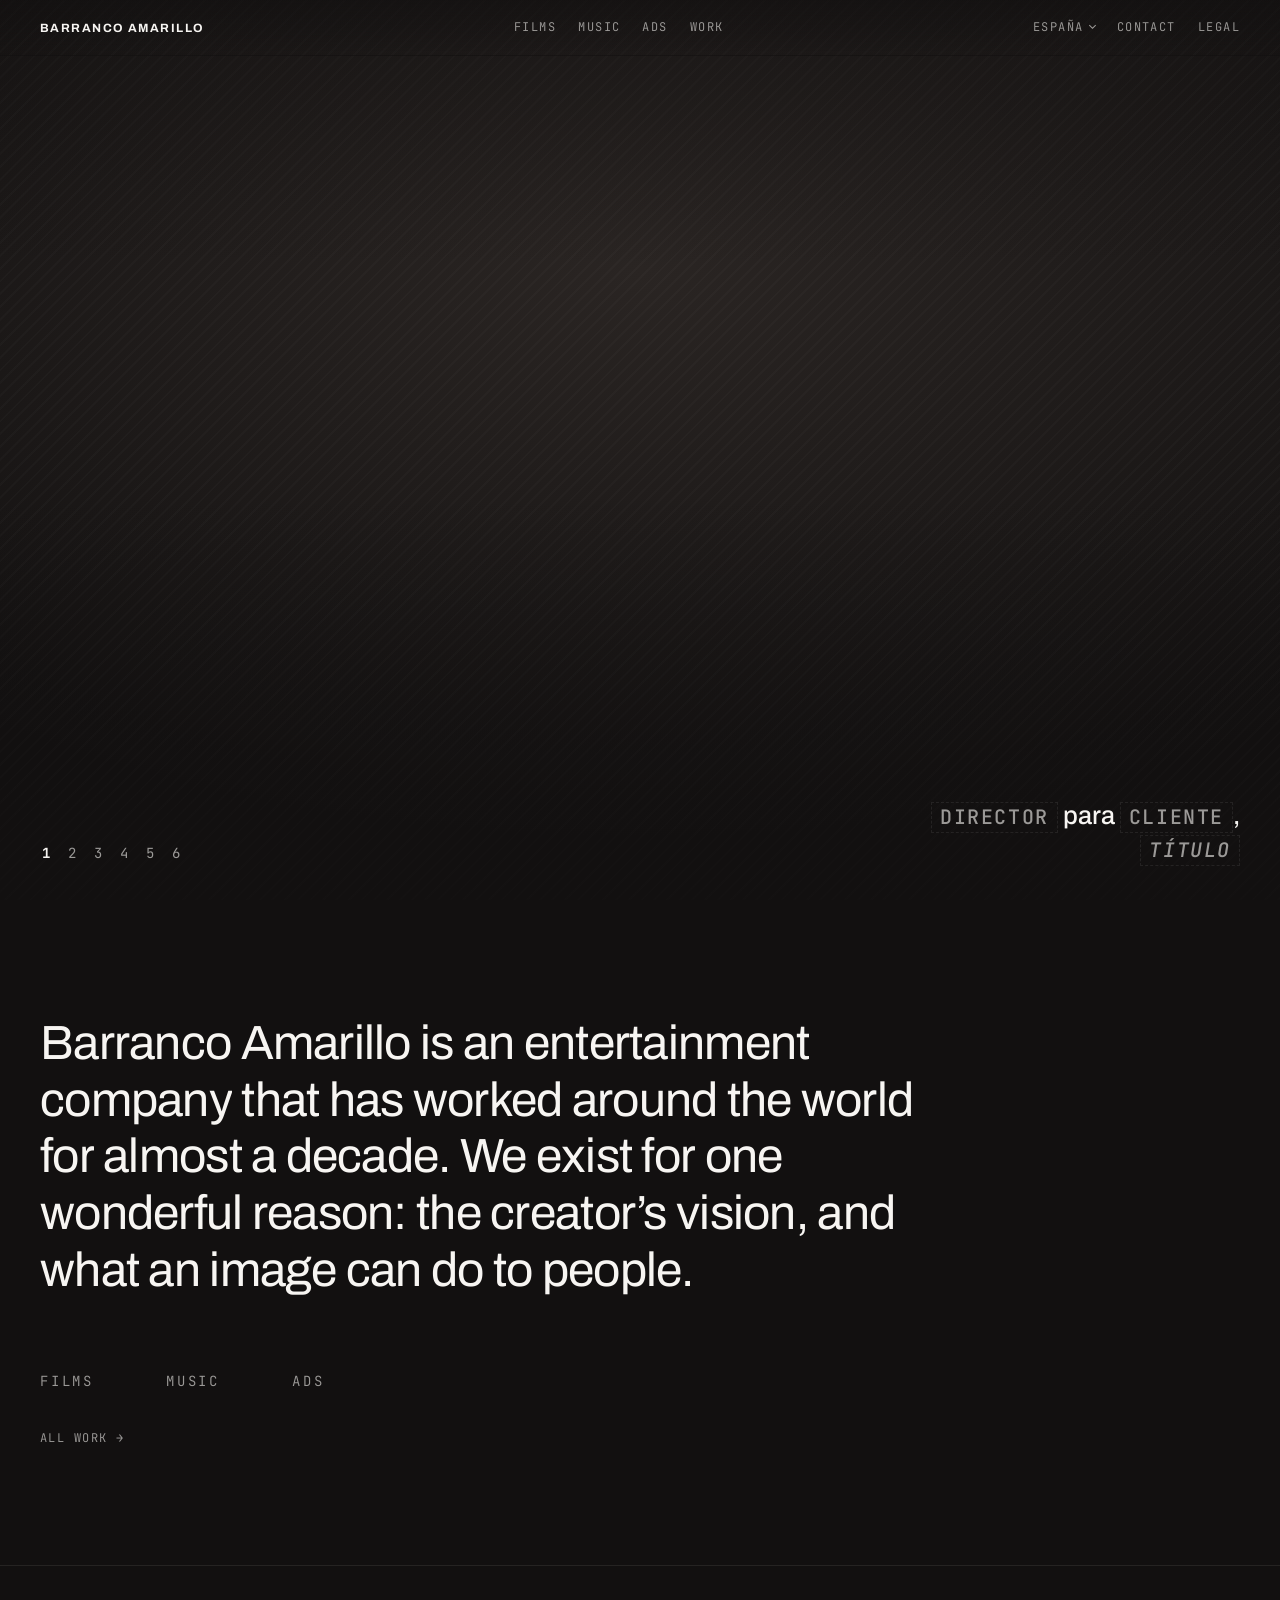
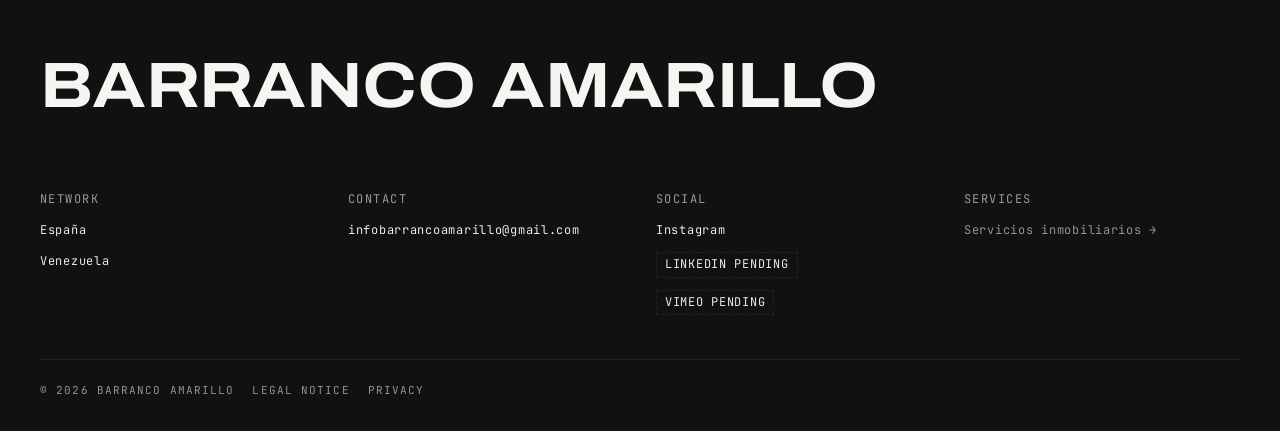
==== commit e8fb599f: "Loader: anillos WebGL y el símbolo dibujándose trazo a trazo Sustituye el loader de texto que se des" ====
--- a/index.html
+++ b/index.html
@@ -1,2682 +1,136 @@
 <!DOCTYPE html>
-<html lang="es">
+<html lang="en">
 <head>
 <meta charset="UTF-8">
 <meta name="viewport" content="width=device-width, initial-scale=1.0">
-<title>Barranco Amarillo — Productora audiovisual | Real Estate, Tours 3D, Videoclips</title>
-<meta name="description" content="Productora audiovisual con 7 años de trayectoria. Vídeo para real estate, tours virtuales 3D, videoclips, publicidad y ficción. Hacemos que se vea como cine.">
-<meta property="og:title" content="Barranco Amarillo — Productora audiovisual">
-<meta property="og:description" content="Hacemos que se vea como cine. Real estate, publicidad, videoclips y ficción.">
+<title>Barranco Amarillo — Entertainment company</title>
+<meta name="description" content="Barranco Amarillo is an entertainment company that has worked around the world for almost a decade. Films, music and ads.">
+<meta property="og:title" content="Barranco Amarillo — Entertainment company">
+<meta property="og:description" content="Barranco Amarillo is an entertainment company that has worked around the world for almost a decade. Films, music and ads.">
 <meta property="og:type" content="website">
-<meta property="og:locale" content="es_ES">
-<meta property="og:url" content="https://infobarrancoamarillo-cmd.github.io/BAWEB/">
-<link rel="icon" type="image/png" href="assets/logo-simbolo.png">
+<meta property="og:locale" content="en_GB">
+<meta property="og:url" content="https://baweb-v5.vercel.app/">
+<meta property="og:image" content="https://baweb-v5.vercel.app/assets/logo-imagotipo.png">
+<link rel="canonical" href="https://baweb-v5.vercel.app/">
+<link rel="icon" type="image/png" href="/assets/logo-simbolo.png">
 <link rel="preconnect" href="https://fonts.googleapis.com">
 <link rel="preconnect" href="https://fonts.gstatic.com" crossorigin>
-<link href="https://fonts.googleapis.com/css2?family=Archivo:ital,wdth,wght@0,62..125,100..900;1,62..125,100..900&family=JetBrains+Mono:wght@400;500&display=swap" rel="stylesheet">
-<style>
-/* ==========================================================================
-   BARRANCO AMARILLO — V3 "Sala de cine"
-   Identidad blindada · un solo archivo · sin dependencias
-   ========================================================================== */
-:root{
-  --amarillo:       #F1C741;  /* Pantone 123C — EL acento */
-  --negro:          #1E1B1A;  /* Pantone Neutral Black C */
-  --negro-profundo: #121010;
-  --naranja:        #E56425;  /* Pantone 165C — micro-acento solo */
-
-  /* Tokens semánticos — nunca hex sueltos en componentes */
-  --superficie-base:    var(--negro-profundo);
-  --superficie-elevada: var(--negro);
-  --acento-proyector:   var(--amarillo);
-  --acento-calor:       var(--naranja);
-  --tinta-alta:         #F7F5F2;
-  --tinta-media:        rgba(247,245,242,0.6);
-  --linea-hairline:     rgba(247,245,242,0.08);
-
-  /* Tipografía — una sola familia de texto. La jerarquía la construye la
-     ANCHURA (font-stretch), no el cambio de familia: los titulares se
-     ensanchan como un título de crédito y el cuerpo vuelve a anchura normal. */
-  --tipo:      'Archivo', system-ui, -apple-system, sans-serif;
-  --tipo-mono: 'JetBrains Mono', ui-monospace, SFMono-Regular, monospace;
-
-  --nav-h: 76px;
-  --ease-cine: cubic-bezier(0.16,1,0.3,1);
-  --contenedor: 1200px;
-}
-
-*,*::before,*::after{ box-sizing:border-box; margin:0; padding:0; }
-
-html{
-  scroll-behavior:smooth;
-  -webkit-text-size-adjust:100%;
-}
-body{
-  font-family:var(--tipo);
-  font-size:17px;
-  line-height:1.65;
-  font-weight:350;
-  color:var(--tinta-alta);
-  background:var(--superficie-base);
-  overflow-x:hidden;
-}
-img{ max-width:100%; display:block; }
-a{ color:inherit; }
-button{ font:inherit; cursor:pointer; }
-:focus-visible{
-  outline:2px solid var(--acento-proyector);
-  outline-offset:3px;
-  border-radius:2px;
-}
-/* En tinta oscura el foco lo resuelve --acento-proyector redefinido */
-::selection{ background:var(--acento-proyector); color:var(--superficie-elevada); }
-
-section{ scroll-margin-top:var(--nav-h); }
-
-.contenedor{
-  width:100%;
-  max-width:var(--contenedor);
-  margin-inline:auto;
-  padding-inline:20px;
-}
-@media (min-width:768px){ .contenedor{ padding-inline:40px; } }
-
-/* ---- Tipografía editorial ----
-   Epígrafes, etiquetas y cifras técnicas en mono; todo el discurso en Archivo. */
-.eyebrow{
-  font-family:var(--tipo-mono);
-  font-weight:500;
-  font-size:11px;
-  letter-spacing:0.22em;
-  line-height:1;
-  text-transform:uppercase;
-  color:var(--tinta-media);
-  display:flex;
-  align-items:center;
-  gap:12px;
-}
-.eyebrow .rombo{ flex:none; }
-
-h1,h2,h3{ font-family:var(--tipo); color:var(--tinta-alta); }
-h1{
-  font-weight:800;
-  font-size:clamp(44px,8vw,104px);
-  line-height:0.88;
-  letter-spacing:-0.03em;
-  text-transform:uppercase;
-}
-h2{
-  font-weight:750;
-  font-size:clamp(30px,5vw,64px);
-  line-height:0.92;
-  letter-spacing:-0.025em;
-  text-transform:uppercase;
-  max-width:16ch;
-}
-h3{
-  font-weight:600;
-  font-size:clamp(20px,2.4vw,26px);
-  line-height:1.2;
-  letter-spacing:-0.01em;
-}
-
-/* La anchura solo se aplica donde el eje wdth existe. Sin soporte, el peso
-   sostiene la jerarquía él solo. */
-@supports (font-stretch: 125%){
-  h1{ font-stretch:125%; }
-  h2{ font-stretch:118%; }
-  h3{ font-stretch:100%; }
-}
-@supports not (font-stretch: 125%){
-  h1,h2{ font-weight:900; }
-}
-
-/* Interlineado 0.92 deja 1–2px entre la tilde de una línea y el trazo de la
-   anterior: positivo, pero rozando. En los titulares que llevan mayúscula
-   acentuada (VÍDEOS, ESTÁS, CUÉNTANOS/QUÉ) se sube a 0.94. Solo en esos:
-   subirlo globalmente afloja el bloque en los que no lo necesitan. */
-h2.titular-acentuado{ line-height:0.94; }
-
-.rombo{
-  width:10px; height:10px;
-  background:var(--acento-proyector);
-  transform:rotate(45deg);
-  display:inline-block;
-}
-
-/* ---- Reveal (IntersectionObserver) ---- */
-.revelar{
-  opacity:0;
-  transform:translateY(18px);
-  transition:opacity 300ms var(--ease-cine), transform 300ms var(--ease-cine);
-}
-.revelar.visible{ opacity:1; transform:none; }
-
-/* ---- Botones ---- */
-.btn{
-  display:inline-flex;
-  align-items:center;
-  justify-content:center;
-  gap:10px;
-  min-height:48px;
-  padding:0 28px;
-  font-family:var(--tipo);
-  font-weight:600;
-  font-size:15px;
-  line-height:1;
-  letter-spacing:0.02em;
-  text-transform:uppercase;
-  text-decoration:none;
-  border:1px solid transparent;
-  transition:transform 200ms var(--ease-cine), background-color 200ms var(--ease-cine), color 200ms var(--ease-cine), border-color 200ms var(--ease-cine);
-}
-.btn:hover{ transform:translateY(-2px); }
-.btn-primario{
-  background:var(--acento-proyector);
-  color:var(--superficie-elevada);
-}
-.btn-primario:hover{ background:var(--tinta-alta); }
-.btn-secundario{
-  background:transparent;
-  color:var(--tinta-alta);
-  border-color:var(--linea-hairline);
-}
-.btn-secundario:hover{ border-color:var(--tinta-alta); }
-
-
-/* ==========================================================================
-   NAV
-   ========================================================================== */
-.nav{
-  position:fixed;
-  top:0; left:0; right:0;
-  z-index:100;
-  height:var(--nav-h);
-  display:flex;
-  align-items:center;
-  backdrop-filter:blur(20px);
-  -webkit-backdrop-filter:blur(20px);
-  background:rgba(18,16,16,0.55);
-  border-bottom:1px solid transparent;
-  transition:border-color 300ms var(--ease-cine), background-color 300ms var(--ease-cine);
-}
-.nav.con-scroll{
-  border-bottom-color:var(--linea-hairline);
-  background:rgba(18,16,16,0.82);
-}
-.nav-inner{
-  width:100%;
-  max-width:var(--contenedor);
-  margin-inline:auto;
-  padding-inline:20px;
-  display:flex;
-  align-items:center;
-  justify-content:space-between;
-  gap:24px;
-}
-@media (min-width:768px){ .nav-inner{ padding-inline:40px; } }
-
-/* Logo oficial */
-.marca{
-  display:flex;
-  align-items:center;
-  text-decoration:none;
-  min-height:44px;
-}
-.logo-nav{ height:36px; width:auto; display:block; }
-@media (max-width:767px){ .logo-nav{ height:28px; } }
-.logo-footer{ height:26px; width:auto; display:block; }
-
-.nav-links{
-  display:none;
-  align-items:center;
-  gap:6px;
-  list-style:none;
-}
-@media (min-width:1100px){ .nav-links{ display:flex; } }
-.nav-links a{
-  position:relative;
-  display:inline-flex;
-  align-items:center;
-  gap:8px;
-  min-height:44px;
-  padding:0 14px;
-  font-family:var(--tipo-mono);
-  font-size:12px;
-  font-weight:400;
-  line-height:1;
-  letter-spacing:0.14em;
-  text-transform:uppercase;
-  text-decoration:none;
-  color:var(--tinta-media);
-  transition:color 200ms var(--ease-cine);
-}
-.nav-links a::before{
-  content:"";
-  width:6px; height:6px;
-  background:var(--acento-proyector);
-  transform:rotate(45deg) scale(0);
-  transition:transform 200ms var(--ease-cine);
-}
-.nav-links a:hover{ color:var(--tinta-alta); }
-.nav-links a.activo{ color:var(--tinta-alta); }
-.nav-links a.activo::before{ transform:rotate(45deg) scale(1); }
-
-.nav-cta{ display:none; }
-@media (min-width:1100px){ .nav-cta{ display:inline-flex; min-height:44px; padding:0 22px; } }
-
-/* Hamburguesa */
-.hamburguesa{
-  display:inline-flex;
-  flex-direction:column;
-  justify-content:center;
-  gap:6px;
-  width:48px; height:48px;
-  padding:12px;
-  background:transparent;
-  border:1px solid var(--linea-hairline);
-}
-@media (min-width:1100px){ .hamburguesa{ display:none; } }
-.hamburguesa span{
-  display:block;
-  height:2px;
-  background:var(--tinta-alta);
-  transition:transform 200ms var(--ease-cine), opacity 200ms var(--ease-cine);
-}
-.hamburguesa[aria-expanded="true"] span:nth-child(1){ transform:translateY(8px) rotate(45deg); }
-.hamburguesa[aria-expanded="true"] span:nth-child(2){ opacity:0; }
-.hamburguesa[aria-expanded="true"] span:nth-child(3){ transform:translateY(-8px) rotate(-45deg); }
-
-/* Panel móvil */
-.panel-movil{
-  position:fixed;
-  inset:0;
-  z-index:99;
-  background:var(--superficie-base);
-  display:flex;
-  flex-direction:column;
-  justify-content:center;
-  padding:100px 24px 40px;
-  opacity:0;
-  visibility:hidden;
-  transition:opacity 250ms var(--ease-cine), visibility 250ms;
-}
-.panel-movil.abierto{ opacity:1; visibility:visible; }
-.panel-movil ul{ list-style:none; display:flex; flex-direction:column; gap:4px; }
-.panel-movil nav a{
-  display:flex;
-  align-items:center;
-  gap:16px;
-  min-height:56px;
-  font-family:var(--tipo);
-  font-weight:750;
-  font-size:clamp(28px,7vw,40px);
-  letter-spacing:-0.02em;
-  text-transform:uppercase;
-  text-decoration:none;
-  color:var(--tinta-alta);
-}
-@supports (font-stretch: 118%){ .panel-movil nav a{ font-stretch:118%; } }
-.panel-movil nav a::before{
-  content:"";
-  width:8px; height:8px;
-  background:var(--acento-proyector);
-  transform:rotate(45deg) scale(0);
-  transition:transform 200ms var(--ease-cine);
-}
-.panel-movil nav a.activo::before,
-.panel-movil nav a:hover::before{ transform:rotate(45deg) scale(1); }
-.panel-movil .btn{ margin-top:32px; align-self:flex-start; }
-
-/* ==========================================================================
-   HERO
-   ========================================================================== */
-.hero{
-  position:relative;
-  min-height:100vh;
-  min-height:100svh;
-  display:flex;
-  align-items:center;
-  overflow:hidden;
-}
-/* Canvas Simplex — ahora fallback del vídeo (se activa si el iframe falla) */
-#canvas-grano{
-  position:absolute;
-  inset:0;
-  width:100%;
-  height:100%;
-  pointer-events:none;
-  z-index:0;
-}
-#canvas-grano[hidden]{ display:none; }
-/* Vídeo YouTube en background del hero */
-.hero-video-wrapper{
-  position:absolute;
-  inset:0;
-  overflow:hidden;
-  z-index:0;
-  pointer-events:none;
-}
-.hero-video-wrapper iframe{
-  position:absolute;
-  top:50%;
-  left:50%;
-  transform:translate(-50%,-50%);
-  width:120%;
-  height:120%;
-  min-width:177.78vh;  /* 16:9 */
-  min-height:56.25vw;  /* 16:9 */
-  border:0;
-}
-.hero-video-wrapper::after{
-  content:"";
-  position:absolute;
-  inset:0;
-  background:rgba(18,16,16,0.55);
-  z-index:1;
-}
-.hero-contenido{
-  position:relative;
-  z-index:2;
-  padding-block:140px 100px;
-}
-/* Titular en dos bloques: línea de entrada en anchura normal y peso ligero,
-   bloque grande ensanchado. Sin punto final — el punto pertenece a la frase
-   escrita, no al rótulo. */
-.titular{
-  margin-top:28px;
-  max-width:14ch;
-  display:flex;
-  flex-direction:column;
-}
-.titular-entrada{
-  font-weight:300;
-  font-size:0.42em;
-  line-height:1.1;
-  letter-spacing:-0.01em;
-  text-transform:none;
-  color:var(--tinta-media);
-}
-.titular-peso{
-  font-weight:800;
-  line-height:0.88;
-  letter-spacing:-0.03em;
-  text-transform:uppercase;
-}
-@supports (font-stretch: 125%){
-  .titular-entrada{ font-stretch:100%; }
-  .titular-peso{ font-stretch:125%; }
-}
-
-.hero-sub{
-  margin-top:24px;
-  font-weight:300;
-  font-size:clamp(18px,2vw,22px);
-  line-height:1.5;
-  letter-spacing:-0.005em;
-  color:var(--tinta-media);
-  max-width:44ch;
-}
-.hero-ctas{
-  margin-top:44px;
-  display:flex;
-  flex-wrap:wrap;
-  gap:14px;
-}
-.hero-pie{
-  position:absolute;
-  bottom:28px;
-  left:0; right:0;
-  z-index:2;
-  display:flex;
-  justify-content:center;
-}
-.hero-pie a{
-  display:inline-flex;
-  flex-direction:column;
-  align-items:center;
-  gap:8px;
-  min-width:44px; min-height:44px;
-  justify-content:center;
-  font-family:var(--tipo-mono);
-  font-size:11px;
-  font-weight:400;
-  line-height:1;
-  letter-spacing:0.22em;
-  text-transform:uppercase;
-  text-decoration:none;
-  color:var(--tinta-media);
-}
-.hero-pie svg{ transition:transform 200ms var(--ease-cine); }
-.hero-pie a:hover svg{ transform:translateY(4px); }
-
-/* ==========================================================================
-   SECCIONES GENERALES
-   ========================================================================== */
-.seccion{ padding-block:110px; position:relative; }
-@media (min-width:768px){ .seccion{ padding-block:150px; } }
-.seccion-cabecera{ margin-bottom:64px; }
-.seccion-cabecera h2{ margin-top:24px; }
-.seccion-cabecera p.entradilla{
-  margin-top:22px;
-  font-weight:300;
-  font-size:clamp(18px,2vw,22px);
-  line-height:1.5;
-  letter-spacing:-0.005em;
-  color:var(--tinta-media);
-  max-width:52ch;
-}
-
-/* ==========================================================================
-   REAL ESTATE
-   ========================================================================== */
-/* Sin background: lo pinta #capa-fondo segun data-estela */
-#real-estate{ border-top:1px solid var(--linea-hairline); }
-.tarjetas-re{
-  display:grid;
-  gap:1px;
-  background:var(--linea-hairline);
-  border:1px solid var(--linea-hairline);
-}
-@media (min-width:768px){ .tarjetas-re{ grid-template-columns:repeat(3,1fr); } }
-.tarjeta-re{
-  background:var(--superficie-elevada);
-  padding:40px 32px 44px;
-  transition:background-color 250ms var(--ease-cine);
-}
-.tarjeta-re:hover{ background:var(--superficie-base); }
-.tarjeta-re svg{ color:var(--acento-proyector); }
-.tarjeta-re h3{ margin-top:22px; }
-.tarjeta-re p{ margin-top:12px; color:var(--tinta-media); font-size:0.9375rem; }
-
-/* Planes */
-.planes{
-  margin-top:80px;
-  display:grid;
-  gap:24px;
-}
-@media (min-width:768px){ .planes{ grid-template-columns:1fr 1fr; } }
-.plan{
-  border:1px solid var(--linea-hairline);
-  padding:44px 36px;
-  background:var(--superficie-base);
-  display:flex;
-  flex-direction:column;
-}
-.plan-nombre{
-  font-family:var(--tipo-mono);
-  font-size:11px;
-  font-weight:500;
-  letter-spacing:0.22em;
-  line-height:1;
-  text-transform:uppercase;
-  color:var(--tinta-media);
-}
-/* Ocupa el hueco que antes tenía la cifra: mismo peso visual, sin número */
-.plan-alcance{
-  margin-top:18px;
-  font-family:var(--tipo);
-  font-weight:700;
-  font-size:clamp(30px,3.6vw,42px);
-  line-height:1;
-  letter-spacing:-0.02em;
-  text-transform:uppercase;
-}
-@supports (font-stretch: 125%){ .plan-alcance{ font-stretch:125%; } }
-.plan ul{
-  margin-top:28px;
-  list-style:none;
-  display:flex;
-  flex-direction:column;
-  gap:12px;
-}
-.plan li{
-  display:flex;
-  align-items:baseline;
-  gap:12px;
-  font-size:0.9375rem;
-  color:var(--tinta-media);
-}
-.plan li::before{
-  content:"";
-  flex:none;
-  width:6px; height:6px;
-  background:var(--acento-proyector);
-  transform:rotate(45deg) translateY(-1px);
-}
-.statement{
-  margin-top:56px;
-  font-family:var(--tipo);
-  font-weight:600;
-  font-size:clamp(22px,3.2vw,32px);
-  line-height:1.15;
-  letter-spacing:-0.02em;
-  color:var(--acento-proyector);
-  max-width:24ch;
-}
-.re-cta{ margin-top:44px; }
-
-/* ==========================================================================
-   TOURS 3D
-   ========================================================================== */
-#tours-3d{ border-top:1px solid var(--linea-hairline); }
-
-/* Visor 16:9 simulado */
-.visor{
-  margin-top:8px;
-  border:1px solid var(--linea-hairline);
-  background:var(--superficie-elevada);
-  aspect-ratio:16/9;
-  position:relative;
-  display:flex;
-  align-items:center;
-  justify-content:center;
-}
-/* TODO: iframe Matterport */
-.visor-etiqueta{
-  text-align:center;
-  color:var(--tinta-media);
-  font-family:var(--tipo-mono);
-  font-size:11px;
-  font-weight:400;
-  line-height:1;
-  letter-spacing:0.16em;
-  text-transform:uppercase;
-  display:flex;
-  flex-direction:column;
-  align-items:center;
-  gap:16px;
-}
-.visor-etiqueta svg{ color:var(--acento-proyector); }
-.visor-controles{
-  position:absolute;
-  bottom:16px;
-  left:16px;
-  right:16px;
-  display:flex;
-  justify-content:space-between;
-  align-items:center;
-}
-.visor-controles .grupo{ display:flex; gap:8px; }
-.ctrl{
-  width:44px; height:44px;
-  display:inline-flex;
-  align-items:center;
-  justify-content:center;
-  background:rgba(18,16,16,0.7);
-  border:1px solid var(--linea-hairline);
-  color:var(--tinta-alta);
-  transition:border-color 200ms var(--ease-cine);
-}
-.ctrl:hover{ border-color:var(--acento-proyector); }
-
-.pasos{
-  margin-top:72px;
-  display:grid;
-  gap:40px;
-}
-@media (min-width:768px){ .pasos{ grid-template-columns:repeat(3,1fr); } }
-.paso{ position:relative; padding-top:24px; border-top:1px solid var(--linea-hairline); }
-.paso-num{
-  font-family:var(--tipo-mono);
-  font-weight:500;
-  font-size:13px;
-  line-height:1;
-  letter-spacing:0.1em;
-  color:var(--acento-proyector);
-}
-.paso h3{ margin-top:12px; }
-.paso p{ margin-top:10px; color:var(--tinta-media); font-size:0.9375rem; }
-.tours-cta{ margin-top:56px; }
-
-/* ==========================================================================
-   SERVICIOS
-   ========================================================================== */
-#servicios{ border-top:1px solid var(--linea-hairline); }
-.servicios-grid{
-  display:grid;
-  gap:1px;
-  background:var(--linea-hairline);
-  border:1px solid var(--linea-hairline);
-}
-@media (min-width:768px){ .servicios-grid{ grid-template-columns:1fr 1fr; } }
-.servicio{
-  position:relative;
-  display:flex;
-  flex-direction:column;
-  justify-content:flex-end;
-  min-height:260px;
-  padding:36px 32px;
-  background:var(--superficie-elevada);
-  text-decoration:none;
-  overflow:hidden;
-}
-@media (min-width:768px){ .servicio{ min-height:320px; } }
-.servicio::before{
-  content:"";
-  position:absolute;
-  inset:0;
-  background:radial-gradient(120% 90% at 20% 100%, rgba(241,199,65,0.07), transparent 60%);
-  opacity:0;
-  transform:scale(1.06);
-  transition:opacity 300ms var(--ease-cine), transform 300ms var(--ease-cine);
-}
-.servicio:hover::before{ opacity:1; transform:scale(1); }
-.servicio h3{
-  position:relative;
-  font-size:clamp(24px,3vw,32px);
-}
-.servicio p{
-  position:relative;
-  margin-top:10px;
-  color:var(--tinta-media);
-  font-size:0.9375rem;
-  max-width:36ch;
-}
-.servicio .flecha{
-  position:absolute;
-  top:32px; right:32px;
-  color:var(--tinta-media);
-  transition:transform 250ms var(--ease-cine), color 250ms var(--ease-cine);
-}
-.servicio:hover .flecha{
-  transform:translate(4px,-4px);
-  color:var(--acento-proyector);
-}
-
-/* ==========================================================================
-   PORTFOLIO
-   ========================================================================== */
-/* --------------------------------------------------------------------------
-   PORTFOLIO — raíl horizontal cinemático.
-   La sección es la pista de scroll; dentro, un bloque sticky de una pantalla
-   por el que el raíl se desplaza en horizontal. Ver el JS para la matemática.
-   -------------------------------------------------------------------------- */
-#portfolio{
-  border-top:1px solid var(--linea-hairline);
-  padding-block:0;
-}
-.portfolio-sticky{
-  position:sticky;
-  top:0;
-  height:100vh;
-  height:100svh;
-  overflow:hidden;
-  display:flex;
-  flex-direction:column;
-  /* flex-start, no center: con center, si el contenido no cabe se desborda
-     por ARRIBA y la cabecera se mete debajo de la nav. Con flex-start la
-     cabecera queda anclada y es la pista la que se centra en el hueco que
-     sobra, gracias a su margin-block:auto. */
-  justify-content:flex-start;
-  gap:32px;
-  padding-block:calc(var(--nav-h) + 24px) 28px;
-  --alto-marco:clamp(190px, calc(100vh - 500px), 620px);
-}
-.portfolio-cabecera{ flex:none; }
-.portfolio-cabecera h2{ margin-top:20px; }
-
-.filtros{
-  display:flex;
-  flex-wrap:wrap;
-  gap:10px;
-  margin-top:28px;
-}
-.chip{
-  min-height:44px;
-  padding:0 20px;
-  background:transparent;
-  border:1px solid var(--linea-hairline);
-  color:var(--tinta-media);
-  font-family:var(--tipo-mono);
-  font-size:11px;
-  font-weight:400;
-  line-height:1;
-  letter-spacing:0.16em;
-  text-transform:uppercase;
-  transition:color 200ms var(--ease-cine), border-color 200ms var(--ease-cine), background-color 200ms var(--ease-cine);
-}
-.chip:hover{ color:var(--tinta-alta); border-color:var(--tinta-media); }
-.chip.activo{
-  background:var(--acento-proyector);
-  border-color:var(--acento-proyector);
-  color:var(--superficie-elevada);
-}
-
-.pista{
-  display:flex;
-  align-items:flex-start;
-  gap:32px;
-  padding-inline:9vw;
-  /* Ocupa el hueco que deja la cabecera y le pasa esa altura a las piezas:
-     así el marco se dimensiona desde el espacio REAL disponible, en vez de
-     desde un vh adivinado que se pasa en pantallas bajas. */
-  flex:none;
-  margin-block:auto;     /* se centra en el hueco que deja la cabecera */
-  will-change:transform;
-}
-/* El ancho se acota también por altura: con 62vw a secas, en pantallas
-   apaisadas y bajas el marco 16:9 no cabe en la pantalla sticky. */
-.pieza{
-  /* La anchura se deriva de la altura disponible, no al revés: dimensionar
-     el marco desde el flex crea una circularidad (la pista mide según su
-     contenido y el contenido según la pista) que se resuelve en dos pasadas
-     y da un salto al cargar. --alto-marco es el hueco que queda tras la
-     cabecera, la ficha y el contador. */
-  flex:0 0 auto;
-  width:min(62vw, calc(var(--alto-marco) * 16 / 9));
-  display:flex;
-  flex-direction:column;
-  background:transparent;
-  border:none;
-  padding:0;
-  text-align:left;
-  color:inherit;
-}
-.pieza[hidden]{ display:none; }
-.pieza-marco{
-  position:relative;
-  aspect-ratio:16/9;
-  flex:none;
-  overflow:hidden;
-  border:1px solid var(--linea-hairline);
-  background:var(--superficie-elevada);
-}
-.pieza:focus-visible{ outline:none; }
-.pieza:focus-visible .pieza-marco{
-  outline:2px solid var(--acento-proyector);
-  outline-offset:3px;
-}
-.pieza-marco img{
-  width:100%;
-  height:100%;
-  object-fit:cover;
-  transition:transform 300ms var(--ease-cine);
-}
-.pieza:hover .pieza-marco img,
-.pieza:focus-visible .pieza-marco img{ transform:scale(1.03); }
-/* Preview en hover: el iframe ocupa el marco por encima del póster */
-.pieza-marco iframe{
-  position:absolute;
-  inset:0;
-  width:100%;
-  height:100%;
-  border:0;
-  z-index:2;
-  pointer-events:none;
-}
-.pieza-velo{
-  position:absolute;
-  inset:0;
-  background:linear-gradient(to top, rgba(18,16,16,0.85), rgba(18,16,16,0.15) 55%, rgba(18,16,16,0.35));
-  transition:opacity 300ms var(--ease-cine);
-}
-.pieza:hover .pieza-velo,
-.pieza:focus-visible .pieza-velo{ opacity:0.55; }
-.pieza-play{
-  position:absolute;
-  inset:0;
-  display:flex;
-  align-items:center;
-  justify-content:center;
-  z-index:3;
-  transition:opacity 250ms var(--ease-cine);
-}
-.pieza.con-preview .pieza-play,
-.pieza.con-preview .pieza-velo{ opacity:0; }
-.pieza-play span{
-  width:64px; height:64px;
-  display:inline-flex;
-  align-items:center;
-  justify-content:center;
-  border:1px solid var(--tinta-alta);
-  border-radius:50%;
-  color:var(--tinta-alta);
-  background:rgba(18,16,16,0.4);
-  transition:background-color 250ms var(--ease-cine), border-color 250ms var(--ease-cine), color 250ms var(--ease-cine);
-}
-.pieza:hover .pieza-play span,
-.pieza:focus-visible .pieza-play span{
-  background:var(--acento-proyector);
-  border-color:var(--acento-proyector);
-  color:var(--superficie-elevada);
-}
-
-/* Ficha: dos líneas y nada más. El resto vive en el lightbox. */
-.pieza-info{ flex:none; margin-top:18px; }
-.pieza-info h3{
-  font-family:var(--tipo);
-  font-weight:700;
-  font-size:clamp(19px,2.2vw,26px);
-  line-height:1.05;
-  letter-spacing:-0.02em;
-  text-transform:uppercase;
-}
-@supports (font-stretch: 118%){ .pieza-info h3{ font-stretch:118%; } }
-.pieza-info p{
-  margin-top:8px;
-  font-family:var(--tipo-mono);
-  font-size:11px;
-  font-weight:400;
-  line-height:1;
-  letter-spacing:0.16em;
-  text-transform:uppercase;
-  color:var(--tinta-media);
-}
-
-.portfolio-progreso{
-  flex:none;
-  font-family:var(--tipo-mono);
-  font-size:11px;
-  font-weight:500;
-  line-height:1;
-  letter-spacing:0.22em;
-  color:var(--tinta-media);
-}
-.portfolio-progreso span:first-child{ color:var(--acento-proyector); }
-
-/* Móvil: se abandona el sticky. Carrusel nativo con snap — más fiable y
-   más rápido que emular el raíl con JS en táctil. */
-@media (max-width:900px){
-  #portfolio{ height:auto !important; padding-block:110px; }
-  .portfolio-sticky{
-    position:static;
-    height:auto;
-    overflow:visible;
-    padding-block:0;
-    gap:28px;
-  }
-  .pista{
-    overflow-x:auto;
-    scroll-snap-type:x mandatory;
-    -webkit-overflow-scrolling:touch;
-    padding-inline:6vw;
-    padding-bottom:8px;
-    transform:none !important;
-  }
-  .pieza{
-    flex:0 0 86vw;
-    width:86vw;
-    scroll-snap-align:center;
-  }
-  .portfolio-progreso{ display:none; }
-}
-
-/* Lightbox */
-.lightbox{
-  position:fixed;
-  inset:0;
-  z-index:200;
-  display:flex;
-  align-items:center;
-  justify-content:center;
-  padding:20px;
-  background:rgba(18,16,16,0.92);
-}
-.lightbox[hidden]{ display:none; }
-.lb-marco{
-  position:relative;
-  width:min(1100px,100%);
-  aspect-ratio:16/9;
-  background:var(--superficie-elevada);
-  border:1px solid var(--linea-hairline);
-}
-.lb-marco iframe{
-  position:absolute;
-  inset:0;
-  width:100%;
-  height:100%;
-  border:0;
-}
-.lb-cerrar{
-  position:absolute;
-  top:-56px;
-  right:0;
-  width:44px; height:44px;
-  display:inline-flex;
-  align-items:center;
-  justify-content:center;
-  background:transparent;
-  border:1px solid var(--linea-hairline);
-  color:var(--tinta-alta);
-  transition:border-color 200ms var(--ease-cine), color 200ms var(--ease-cine);
-}
-.lb-cerrar:hover{ border-color:var(--acento-proyector); color:var(--acento-proyector); }
-
-/* ==========================================================================
-   ESTUDIO — única sección clara
-   ========================================================================== */
-/* Única sección de tinta oscura. No pinta fondo — el amarillo lo lleva
-   #capa-fondo. Aquí se REDEFINEN los tokens en lugar de sobreescribir color
-   a color: así hereda cualquier componente que entre en la sección después.
-
-   El volteo va en la sección, no en <body>, a propósito: con el volteo en
-   body la nav (barra oscura translúcida, texto claro) se quedaría con texto
-   oscuro sobre fondo oscuro mientras #estudio está activa. */
-#estudio{
-  --tinta-alta:     #1E1B1A;
-  --tinta-media:    rgba(30,27,26,0.68);
-  --linea-hairline: rgba(30,27,26,0.22);
-  --acento-proyector: #5B32B8;   /* el lila oscuro de su propia estela */
-  color:var(--tinta-alta);
-}
-.estudio-cuerpo{
-  margin-top:40px;
-  display:grid;
-  gap:40px;
-}
-@media (min-width:768px){ .estudio-cuerpo{ grid-template-columns:1fr 1fr; gap:80px; } }
-.estudio-cuerpo p{
-  font-size:clamp(18px,2vw,22px);
-  font-weight:350;
-  line-height:1.5;
-  color:var(--tinta-media);
-  max-width:48ch;
-}
-.estudio-datos{
-  display:flex;
-  flex-direction:column;
-  gap:28px;
-}
-.dato{ border-top:1px solid var(--linea-hairline); padding-top:18px; }
-.dato strong{
-  display:block;
-  font-family:var(--tipo);
-  font-weight:800;
-  font-size:clamp(28px,3.4vw,40px);
-  line-height:1;
-  letter-spacing:-0.02em;
-  text-transform:uppercase;
-}
-@supports (font-stretch: 125%){ .dato strong{ font-stretch:125%; } }
-.dato span{
-  display:block;
-  margin-top:10px;
-  font-family:var(--tipo-mono);
-  font-size:11px;
-  font-weight:400;
-  line-height:1;
-  letter-spacing:0.16em;
-  text-transform:uppercase;
-  color:var(--tinta-media);
-}
-
-/* ==========================================================================
-   CONTACTO
-   ========================================================================== */
-/* #contacto no pinta fondo */
-.contacto-grid{
-  display:grid;
-  gap:56px;
-}
-@media (min-width:1100px){ .contacto-grid{ grid-template-columns:1fr 1fr; gap:80px; } }
-.contacto-col h3{ font-size:clamp(24px,3vw,32px); }
-.contacto-col > p{ margin-top:14px; color:var(--tinta-media); max-width:44ch; }
-
-/* Agenda — Cal.com inline, con alternativa si aún no hay enlace */
-.agenda{
-  margin-top:32px;
-  border:1px solid var(--linea-hairline);
-  background:var(--superficie-elevada);
-}
-#cal-inline{
-  width:100%;
-  height:640px;
-  overflow:auto;
-}
-#cal-inline[hidden]{ display:none; }
-.agenda-alterna{ padding:36px 32px; }
-.agenda-alterna[hidden]{ display:none; }
-.agenda-alterna p{ color:var(--tinta-media); font-size:0.9375rem; }
-.agenda-alterna .btn{ margin-top:28px; width:100%; }
-
-/* Formulario */
-.formulario{ margin-top:32px; display:flex; flex-direction:column; gap:22px; }
-.campo{ display:flex; flex-direction:column; gap:8px; }
-.campo label{
-  font-family:var(--tipo-mono);
-  font-size:11px;
-  font-weight:500;
-  line-height:1;
-  letter-spacing:0.16em;
-  text-transform:uppercase;
-  color:var(--tinta-media);
-}
-.campo input,
-.campo select,
-.campo textarea{
-  font:inherit;
-  color:var(--tinta-alta);
-  background:var(--superficie-elevada);
-  border:1px solid var(--linea-hairline);
-  padding:14px 16px;
-  min-height:48px;
-  border-radius:0;
-  transition:border-color 200ms var(--ease-cine);
-  width:100%;
-}
-.campo select{
-  appearance:none;
-  background-image:url("data:image/svg+xml,%3Csvg xmlns='http://www.w3.org/2000/svg' width='12' height='8' viewBox='0 0 12 8'%3E%3Cpath d='M1 1l5 5 5-5' fill='none' stroke='%23F7F5F2' stroke-width='1.5'/%3E%3C/svg%3E");
-  background-repeat:no-repeat;
-  background-position:right 16px center;
-}
-.campo textarea{ min-height:130px; resize:vertical; }
-.campo input:focus,
-.campo select:focus,
-.campo textarea:focus{ border-color:var(--acento-proyector); outline:none; }
-.campo input.invalido,
-.campo textarea.invalido{ border-color:var(--acento-calor); }
-.campo .error{
-  display:none;
-  font-size:0.8125rem;
-  color:var(--acento-calor);
-}
-.campo .error.visible{ display:block; }
-/* Trampa antibots — fuera de pantalla, no display:none (algunos bots lo detectan) */
-.botcheck{
-  position:absolute;
-  width:1px; height:1px;
-  overflow:hidden;
-  clip:rect(0 0 0 0);
-  clip-path:inset(50%);
-  white-space:nowrap;
-}
-.campo-consentimiento{ gap:6px; }
-/* Gana a `.campo label` por especificidad: aquí el texto es discurso, no rótulo */
-.campo .consentimiento{
-  display:flex;
-  align-items:flex-start;
-  gap:12px;
-  cursor:pointer;
-  font-family:var(--tipo);
-  font-size:15px;
-  font-weight:350;
-  line-height:1.5;
-  letter-spacing:0;
-  text-transform:none;
-  color:var(--tinta-media);
-}
-.consentimiento input{
-  flex:none;
-  width:18px; height:18px;
-  margin-top:2px;
-  accent-color:var(--acento-proyector);
-  cursor:pointer;
-}
-.consentimiento a{ color:var(--tinta-alta); text-underline-offset:3px; }
-.consentimiento a:hover{ color:var(--acento-proyector); }
-
-/* Estados de envío */
-.form-aviso{
-  display:none;
-  padding:20px 24px;
-  font-size:0.9375rem;
-  border:1px solid var(--linea-hairline);
-  color:var(--tinta-media);
-}
-.form-aviso.visible{ display:flex; align-items:baseline; gap:12px; }
-.form-aviso::before{
-  content:"";
-  flex:none;
-  width:8px; height:8px;
-  margin-top:6px;
-  background:var(--tinta-media);
-  transform:rotate(45deg);
-}
-.form-aviso.exito{ border-color:var(--acento-proyector); color:var(--tinta-alta); }
-.form-aviso.exito::before{ background:var(--acento-proyector); }
-.form-aviso.fallo{ border-color:var(--acento-calor); color:var(--tinta-alta); }
-.form-aviso.fallo::before{ background:var(--acento-calor); }
-.form-aviso a{ color:inherit; }
-#form-enviar[disabled]{ opacity:0.55; pointer-events:none; }
-
-/* ==========================================================================
-   FLOTANTE — WhatsApp
-   ========================================================================== */
-.flotantes{
-  position:fixed;
-  right:20px;
-  bottom:20px;
-  z-index:150;
-  display:flex;
-  flex-direction:column;
-  align-items:flex-end;
-  gap:12px;
-}
-.btn-whatsapp{
-  width:56px; height:56px;
-  display:inline-flex;
-  align-items:center;
-  justify-content:center;
-  border-radius:50%;
-  background:var(--acento-proyector);
-  color:var(--superficie-elevada);
-  text-decoration:none;
-  border:2px solid var(--superficie-elevada);
-  box-shadow:0 6px 24px rgba(0,0,0,0.4);
-  transition:transform 200ms var(--ease-cine);
-}
-.btn-whatsapp:hover{ transform:translateY(-3px); }
-.btn-whatsapp[hidden]{ display:none; }
-
-/* ==========================================================================
-   FOOTER
-   ========================================================================== */
-.footer{
-  border-top:1px solid var(--linea-hairline);
-  padding-block:64px 40px;
-}
-.footer-grid{
-  display:grid;
-  gap:40px;
-}
-@media (min-width:768px){ .footer-grid{ grid-template-columns:2fr 1fr 1fr; } }
-.footer-desc{ margin-top:12px; color:var(--tinta-media); font-size:0.875rem; }
-.footer h4{
-  font-family:var(--tipo-mono);
-  font-size:11px;
-  font-weight:500;
-  line-height:1;
-  letter-spacing:0.22em;
-  text-transform:uppercase;
-  color:var(--tinta-media);
-  margin-bottom:18px;
-}
-.footer ul{ list-style:none; display:flex; flex-direction:column; gap:10px; }
-.footer a{
-  color:var(--tinta-alta);
-  text-decoration:none;
-  font-size:0.9375rem;
-  display:inline-flex;
-  align-items:center;
-  min-height:32px;
-  transition:color 200ms var(--ease-cine);
-}
-.footer a:hover{ color:var(--acento-proyector); }
-.footer-legal{
-  margin-top:56px;
-  padding-top:24px;
-  border-top:1px solid var(--linea-hairline);
-  display:flex;
-  flex-wrap:wrap;
-  justify-content:space-between;
-  gap:16px;
-  font-family:var(--tipo-mono);
-  font-size:11px;
-  line-height:1;
-  letter-spacing:0.14em;
-  text-transform:uppercase;
-  color:var(--tinta-media);
-}
-.footer-legal nav{ display:flex; gap:24px; }
-.footer-legal a{
-  color:var(--tinta-media);
-  font-family:var(--tipo-mono);
-  font-size:11px;
-  letter-spacing:0.14em;
-}
-/* TODO: dirección, redes definitivas */
-
-/* ==========================================================================
-   REJILLA TÉRMICA GLOBAL + CURSOR — solo desktop (ver JS)
-   ========================================================================== */
-/* Tres capas. En V4 el canvas ERA el fondo (opaco, z-index 1, secciones
-   encima con su propio background), por eso la estela desaparecía en cuanto
-   una sección pintaba. Ahora el fondo es una capa aparte y el canvas queda
-   entre el fondo y el contenido: se ve en todas las secciones. */
-#capa-fondo{
-  position:fixed;
-  inset:0;
-  z-index:0;
-  background:var(--negro-profundo);
-  transition:background-color 600ms var(--ease-cine);
-}
-#thermal-canvas{
-  position:fixed;
-  inset:0;
-  width:100%;
-  height:100%;
-  pointer-events:none;
-  z-index:1;
-}
-main, .footer{ position:relative; z-index:2; }
-/* Sobre el amarillo de #estudio la barra oscura translúcida se queda flotando
-   sin apoyo: se cierra el borde para que tenga filo contra el fondo claro. */
-body.tinta-oscura .nav{
-  background:rgba(18,16,16,0.9);
-  border-bottom-color:rgba(30,27,26,0.35);
-}
-
-/* Cursor nativo oculto solo cuando el cursor personalizado está activo */
-@media (hover: hover){
-  body.cursor-activo,
-  body.cursor-activo a,
-  body.cursor-activo button,
-  body.cursor-activo [role="button"]{ cursor:none; }
-}
-
-/* ==========================================================================
-   REDUCED MOTION
-   ========================================================================== */
-@media (prefers-reduced-motion: reduce){
-  html{ scroll-behavior:auto; }
-  *,*::before,*::after{
-    animation-duration:0.01ms !important;
-    animation-iteration-count:1 !important;
-    transition-duration:0.01ms !important;
-  }
-  .revelar{ opacity:1; transform:none; }
-}
-</style>
+<link href="https://fonts.googleapis.com/css2?family=Archivo:ital,wdth,wght@0,62..125,100..900;1,62..125,100..900&family=JetBrains+Mono:wght@400;500;700&display=swap" rel="stylesheet">
+<link rel="stylesheet" href="/assets/css/base.css">
+<script src="/assets/js/loader.js"></script>
 </head>
 <body>
+<header class="nav nav--sobre-video">
+  <a class="lockup" href="/" aria-label="Barranco Amarillo — Home">
+    <span class="lockup-base">Barranco Amarillo</span>
+  </a>
 
-<!-- Rejilla térmica global — solo desktop, ver JS -->
-<div id="capa-fondo" aria-hidden="true"></div>
-<canvas id="thermal-canvas" aria-hidden="true"></canvas>
+  <nav class="nav-centro" aria-label="Work">
+    <a href="/films/">Films</a>
+    <a href="/music/">Music</a>
+    <a href="/ads/">Ads</a>
+    <a href="/work/">Work</a>
+  </nav>
 
-<!-- ======================= NAV ======================= -->
-<header class="nav" id="nav">
-  <div class="nav-inner">
-    <a class="marca" href="#" aria-label="Barranco Amarillo — inicio">
-      <img class="logo-nav" src="assets/logo-imagotipo.png" alt="Barranco Amarillo" height="36">
-    </a>
+  <div class="nav-derecha">
+    <div class="nav-region">
+      <button class="nav-region-btn" type="button" aria-expanded="false" aria-controls="nav-region-panel">España</button>
+      <div class="nav-region-panel" id="nav-region-panel" hidden>
+        <p class="etiqueta">Our network</p>
+        <a href="/">España</a>
+        <a href="/">Venezuela</a>
+      </div>
+    </div>
+    <a href="/contact/">Contact</a>
+    <a href="/aviso-legal.html">Legal</a>
+  </div>
 
-    <nav aria-label="Principal">
-      <ul class="nav-links">
-        <li><a href="#real-estate">Real Estate</a></li>
-        <li><a href="#tours-3d">Tours 3D</a></li>
-        <li><a href="#servicios">Servicios</a></li>
-        <li><a href="#portfolio">Portfolio</a></li>
-        <li><a href="#estudio">Estudio</a></li>
-        <li><a href="#contacto">Contacto</a></li>
-      </ul>
-    </nav>
-
-    <a class="btn btn-primario nav-cta" href="#contacto">Reservar llamada</a>
-
-    <button class="hamburguesa" id="hamburguesa" aria-expanded="false" aria-controls="panel-movil" aria-label="Abrir menú">
-      <span></span><span></span><span></span>
-    </button>
-  </div>
+  <button class="nav-menu-btn" type="button" aria-expanded="false" aria-controls="nav-overlay">Menu</button>
 </header>
 
-<div class="panel-movil" id="panel-movil">
-  <nav aria-label="Menú móvil">
-    <ul>
-      <li><a href="#real-estate">Real Estate</a></li>
-      <li><a href="#tours-3d">Tours 3D</a></li>
-      <li><a href="#servicios">Servicios</a></li>
-      <li><a href="#portfolio">Portfolio</a></li>
-      <li><a href="#estudio">Estudio</a></li>
-      <li><a href="#contacto">Contacto</a></li>
-    </ul>
-  </nav>
-  <a class="btn btn-primario" href="#contacto">Reservar llamada</a>
+<div class="nav-overlay" id="nav-overlay">
+  <button class="nav-cerrar" type="button">Cerrar</button>
+  <a href="/films/">Films</a>
+  <a href="/music/">Music</a>
+  <a href="/ads/">Ads</a>
+  <a href="/work/">Work</a>
+  <a href="/directors/">Directors</a>
+  <a href="/studio/">Studio</a>
+  <a href="/contact/">Contact</a>
+  <div class="nav-overlay-pie">
+    <span class="etiqueta">Our network</span>
+    <a href="/">España</a>
+    <a href="/">Venezuela</a>
+    <a href="/aviso-legal.html">Legal</a>
+  </div>
 </div>
 
-<main>
+<main class="pagina pagina--sangre">
 
-<!-- ======================= HERO ======================= -->
-<section class="hero" data-estela="amarilla" aria-label="Presentación">
-  <!-- TODO: restaurar Simplex si se prefiere textura sobre vídeo (fallback automático si el iframe falla) -->
-  <canvas id="canvas-grano" aria-hidden="true" hidden></canvas>
-  <div class="hero-video-wrapper" id="hero-video-wrapper">
-    <iframe
-      id="hero-video"
-      src="https://www.youtube.com/embed/KrFNvViIXfw?autoplay=1&amp;mute=1&amp;controls=0&amp;loop=1&amp;playlist=KrFNvViIXfw&amp;rel=0&amp;showinfo=0&amp;modestbranding=1&amp;iv_load_policy=3&amp;disablekb=1&amp;fs=0&amp;playsinline=1"
-      frameborder="0"
-      allow="autoplay; encrypted-media"
-      allowfullscreen
-      title="Showreel — La Vida Bohème"
-      aria-hidden="true"
-      tabindex="-1"
-    ></iframe>
-  </div>
-  <div class="contenedor hero-contenido">
-    <p class="eyebrow revelar"><span class="rombo" aria-hidden="true"></span>Productora audiovisual · 7 años</p>
-    <h1 class="titular revelar">
-      <span class="titular-entrada">Hacemos que</span>
-      <span class="titular-peso">se vea como cine</span>
-    </h1>
-    <p class="hero-sub revelar">Real estate, publicidad, videoclips y ficción.</p>
-    <div class="hero-ctas revelar">
-      <a class="btn btn-primario" href="#contacto">Reservar llamada</a>
-      <a class="btn btn-secundario" href="#portfolio">Ver trabajo</a>
+  <!-- ZONA 1 — el reproductor, a sangre. Un solo vídeo a la vez.
+       El scroll vertical no lo controla: solo desplaza la página. -->
+  <section class="reproductor" id="reproductor" aria-label="Featured work">
+    <noscript>
+      <div class="placeholder-video">
+        <span class="pendiente pendiente-bloque">Featured reel<br>See the full archive at <a href="/work/">/work/</a></span>
+      </div>
+    </noscript>
+  </section>
+
+  <!-- ZONA 2 — la declaración -->
+  <section class="bloque">
+    <div class="contenedor">
+      <p class="declaracion declaracion--ancha revelar-frase">Barranco Amarillo is an entertainment company that has worked around the world for almost a decade. We exist for one wonderful reason: the creator&rsquo;s vision, and what an image can do to people.</p>
+
+      <nav class="submarcas" aria-label="Sub-brands">
+        <a class="enlace-mono" href="/films/">Films</a>
+        <a class="enlace-mono" href="/music/">Music</a>
+        <a class="enlace-mono" href="/ads/">Ads</a>
+      </nav>
+
+      <p class="todo-work"><a class="enlace-mono" href="/work/">All work &rarr;</a></p>
     </div>
-  </div>
-  <div class="hero-pie">
-    <a href="#real-estate">
-      Desliza
-      <svg width="16" height="16" viewBox="0 0 24 24" fill="none" stroke="currentColor" stroke-width="1.5" aria-hidden="true"><path d="M12 4v16m0 0l-6-6m6 6l6-6"/></svg>
-    </a>
-  </div>
-</section>
+  </section>
 
-<!-- ======================= REAL ESTATE ======================= -->
-<section class="seccion" id="real-estate" data-estela="amarilla-elevada" aria-labelledby="titulo-re">
+</main>
+<footer class="footer">
   <div class="contenedor">
-    <div class="seccion-cabecera">
-      <p class="eyebrow revelar"><span class="rombo" aria-hidden="true"></span>Real Estate</p>
-      <h2 id="titulo-re" class="titular-acentuado revelar">Las casas no se venden solas. Los vídeos, casi.</h2>
-      <p class="entradilla revelar">Vídeo pensado para mover propiedades: menos adornos, más visitas cualificadas.</p>
-    </div>
+    <p class="footer-marca">Barranco Amarillo</p>
 
-    <div class="tarjetas-re revelar">
-      <article class="tarjeta-re">
-        <svg width="28" height="28" viewBox="0 0 24 24" fill="none" stroke="currentColor" stroke-width="1.5" aria-hidden="true"><path d="M3 10.5L12 3l9 7.5"/><path d="M5 9.5V21h14V9.5"/><path d="M9.5 21v-6h5v6"/></svg>
-        <h3>Vídeo de propiedad</h3>
-        <p>Recorrido cinematográfico de la vivienda. Luz natural, ritmo medido y planos que enseñan cómo se vive el espacio, no solo cómo se ve.</p>
-      </article>
-      <article class="tarjeta-re">
-        <svg width="28" height="28" viewBox="0 0 24 24" fill="none" stroke="currentColor" stroke-width="1.5" aria-hidden="true"><circle cx="12" cy="8" r="4"/><path d="M4 21c0-4 3.5-6.5 8-6.5s8 2.5 8 6.5"/></svg>
-        <h3>Vídeo de identidad del agente</h3>
-        <p>Tu cara es tu marca. Una pieza que cuenta quién eres y por qué confiarte una casa, pensada para perfil y captación.</p>
-      </article>
-      <article class="tarjeta-re">
-        <svg width="28" height="28" viewBox="0 0 24 24" fill="none" stroke="currentColor" stroke-width="1.5" aria-hidden="true"><path d="M12 3l2 5h5l-4 3.5L16.5 17 12 13.8 7.5 17 9 11.5 5 8h5z" opacity="0"/><path d="M4 12h4m8 0h4M12 4v4m0 8v4"/><circle cx="12" cy="12" r="3"/></svg>
-        <h3>Aéreas con dron</h3>
-        <p>La finca, la parcela y el barrio desde arriba. Contexto que las fotos de portal no pueden dar.</p>
-      </article>
-    </div>
-
-    <div class="planes">
-      <article class="plan revelar">
-        <p class="plan-nombre">Vídeo de Identidad</p>
-        <p class="plan-alcance">A medida</p>
-        <ul>
-          <li>Pieza de 60–90 segundos</li>
-          <li>1 día de rodaje</li>
-          <li>Entrega en 10 días hábiles</li>
-        </ul>
-      </article>
-      <article class="plan revelar">
-        <p class="plan-nombre">Propiedad Recurrente</p>
-        <p class="plan-alcance">Por meses</p>
-        <ul>
-          <li>1 vídeo de 30 segundos al mes</li>
-          <li>Compromiso mínimo de 3 meses</li>
-          <li>Pensado para cartera activa</li>
-        </ul>
-      </article>
-    </div>
-
-    <p class="statement revelar">El precio no se negocia. El alcance sí.</p>
-    <div class="re-cta revelar">
-      <a class="btn btn-primario" href="#contacto">Hablemos de tu cartera</a>
-    </div>
-  </div>
-</section>
-
-<!-- ======================= TOURS 3D ======================= -->
-<section class="seccion" id="tours-3d" data-estela="lila" aria-labelledby="titulo-tours">
-  <div class="contenedor">
-    <div class="seccion-cabecera">
-      <p class="eyebrow revelar"><span class="rombo" aria-hidden="true"></span>Tours 3D · Escaneo</p>
-      <h2 id="titulo-tours" class="titular-acentuado revelar">Entra en la casa sin salir de donde estás.</h2>
-      <p class="entradilla revelar">Escaneamos la propiedad y la convertimos en un recorrido virtual que el comprador explora a su ritmo.</p>
-    </div>
-
-    <div class="visor revelar" role="img" aria-label="Vista previa del tour virtual 3D">
-      <!-- TODO: iframe Matterport -->
-      <div class="visor-etiqueta">
-        <svg width="40" height="40" viewBox="0 0 24 24" fill="none" stroke="currentColor" stroke-width="1.2" aria-hidden="true"><path d="M12 2l8 4.5v11L12 22l-8-4.5v-11z"/><path d="M12 2v9m0 0l8-4.5M12 11l-8-4.5M12 22v-9"/></svg>
-        Tour virtual · próximamente
+    <div class="footer-grid">
+      <div class="footer-col">
+        <h2>Network</h2>
+        <span>España</span>
+        <span>Venezuela</span>
       </div>
-      <div class="visor-controles" aria-hidden="true">
-        <div class="grupo">
-          <span class="ctrl"><svg width="16" height="16" viewBox="0 0 24 24" fill="none" stroke="currentColor" stroke-width="1.5"><path d="M15 6l-6 6 6 6"/></svg></span>
-          <span class="ctrl"><svg width="16" height="16" viewBox="0 0 24 24" fill="none" stroke="currentColor" stroke-width="1.5"><path d="M9 6l6 6-6 6"/></svg></span>
-        </div>
-        <div class="grupo">
-          <span class="ctrl"><svg width="16" height="16" viewBox="0 0 24 24" fill="none" stroke="currentColor" stroke-width="1.5"><rect x="4" y="4" width="16" height="16"/><path d="M4 10h16M10 4v16"/></svg></span>
-          <span class="ctrl"><svg width="16" height="16" viewBox="0 0 24 24" fill="none" stroke="currentColor" stroke-width="1.5"><path d="M4 9V4h5M20 9V4h-5M4 15v5h5M20 15v5h-5"/></svg></span>
-        </div>
+      <div class="footer-col">
+        <h2>Contact</h2>
+        <a href="mailto:infobarrancoamarillo@gmail.com">infobarrancoamarillo@gmail.com</a>
+      </div>
+      <div class="footer-col">
+        <h2>Social</h2>
+        <a href="https://www.instagram.com/barrancoamarillo" target="_blank" rel="noopener">Instagram</a>
+        <!-- LinkedIn y Vimeo: faltan las URLs reales. No se inventan. -->
+        <span class="pendiente">LinkedIn pending</span>
+        <span class="pendiente">Vimeo pending</span>
+      </div>
+      <div class="footer-col">
+        <h2>Services</h2>
+        <a class="footer-real-estate" href="/real-estate/">Servicios inmobiliarios &rarr;</a>
       </div>
     </div>
 
-    <div class="pasos">
-      <div class="paso revelar">
-        <span class="paso-num">01</span>
-        <h3>Escaneamos</h3>
-        <p>Una visita. Capturamos cada estancia con cámara 3D, sin interrumpir la actividad de la vivienda.</p>
-      </div>
-      <div class="paso revelar">
-        <span class="paso-num">02</span>
-        <h3>Procesamos</h3>
-        <p>Convertimos la captura en un modelo navegable con plano de planta y medidas reales.</p>
-      </div>
-      <div class="paso revelar">
-        <span class="paso-num">03</span>
-        <h3>Entregamos</h3>
-        <p>Enlace listo para portal, web y WhatsApp. El comprador visita la casa antes de pisarla.</p>
-      </div>
-    </div>
-
-    <div class="tours-cta revelar">
-      <a class="btn btn-primario" href="#contacto">Quiero escanear una propiedad</a>
-    </div>
-  </div>
-</section>
-
-<!-- ======================= SERVICIOS ======================= -->
-<section class="seccion" id="servicios" data-estela="amarilla-elevada" aria-labelledby="titulo-servicios">
-  <div class="contenedor">
-    <div class="seccion-cabecera">
-      <p class="eyebrow revelar"><span class="rombo" aria-hidden="true"></span>Servicios</p>
-      <h2 id="titulo-servicios" class="revelar">Todo lo que rodamos, lo rodamos como cine.</h2>
-    </div>
-
-    <div class="servicios-grid revelar">
-      <a class="servicio" href="#portfolio" data-filtro="musica">
-        <svg class="flecha" width="22" height="22" viewBox="0 0 24 24" fill="none" stroke="currentColor" stroke-width="1.5" aria-hidden="true"><path d="M7 17L17 7M9 7h8v8"/></svg>
-        <h3>Videoclips musicales</h3>
-        <p>Del directo al concepto. Piezas con identidad para artistas y salas.</p>
-      </a>
-      <a class="servicio" href="#portfolio" data-filtro="todo">
-        <svg class="flecha" width="22" height="22" viewBox="0 0 24 24" fill="none" stroke="currentColor" stroke-width="1.5" aria-hidden="true"><path d="M7 17L17 7M9 7h8v8"/></svg>
-        <h3>Publicidad</h3>
-        <p>Spots y piezas de campaña que venden sin gritar.</p>
-      </a>
-      <a class="servicio" href="#portfolio" data-filtro="documental">
-        <svg class="flecha" width="22" height="22" viewBox="0 0 24 24" fill="none" stroke="currentColor" stroke-width="1.5" aria-hidden="true"><path d="M7 17L17 7M9 7h8v8"/></svg>
-        <h3>Vídeo corporativo</h3>
-        <p>Empresas contadas con oficio documental, no con plantillas.</p>
-      </a>
-      <a class="servicio" href="#portfolio" data-filtro="ficcion">
-        <svg class="flecha" width="22" height="22" viewBox="0 0 24 24" fill="none" stroke="currentColor" stroke-width="1.5" aria-hidden="true"><path d="M7 17L17 7M9 7h8v8"/></svg>
-        <h3>Ficción / Cine</h3>
-        <p>Donde nacimos. Cortometrajes y narrativa con vocación de sala.</p>
-      </a>
-    </div>
-  </div>
-</section>
-
-<!-- ======================= PORTFOLIO ======================= -->
-<section class="seccion" id="portfolio" data-estela="amarilla" aria-labelledby="titulo-portfolio">
-  <div class="portfolio-sticky">
-    <div class="contenedor portfolio-cabecera">
-      <p class="eyebrow revelar"><span class="rombo" aria-hidden="true"></span>Portfolio</p>
-      <h2 id="titulo-portfolio" class="revelar">El trabajo habla.</h2>
-      <div class="filtros revelar" role="group" aria-label="Filtrar portfolio por categoría">
-        <button class="chip activo" data-filtro="todo">Todo</button>
-        <button class="chip" data-filtro="ficcion">Ficción</button>
-        <button class="chip" data-filtro="documental">Documental</button>
-        <button class="chip" data-filtro="musica">Música en vivo</button>
-        <button class="chip" data-filtro="festival">Festival</button>
-      </div>
-    </div>
-
-    <div class="pista" id="pista"></div>
-
-    <p class="contenedor portfolio-progreso" aria-hidden="true">
-      <span id="pieza-actual">01</span> / <span id="pieza-total">08</span>
-    </p>
-  </div>
-</section>
-
-<!-- ======================= ESTUDIO ======================= -->
-<section class="seccion" id="estudio" data-estela="lila-sobre-claro" aria-labelledby="titulo-estudio">
-  <div class="contenedor">
-    <p class="eyebrow revelar"><span class="rombo" aria-hidden="true"></span>El estudio</p>
-    <h2 id="titulo-estudio" class="revelar">Cada plano, justificado.</h2>
-    <div class="estudio-cuerpo">
-      <div class="revelar">
-        <p>Nacimos hace siete años rodando ficción y videoclips: proyectos donde cada encuadre tenía que ganarse su sitio. Hoy también rodamos real estate, publicidad y corporativo — pero la obsesión es la misma.</p>
-        <p style="margin-top:20px;">Si un plano no aporta, se cae. Si una casa merece luz de tarde, esperamos a la tarde. Así de simple, así de caro de conseguir, así de barato de notar.</p>
-      </div>
-      <div class="estudio-datos revelar">
-        <div class="dato"><strong>7 años</strong><span>de trayectoria</span></div>
-        <div class="dato"><strong>Ficción</strong><span>nuestro origen</span></div>
-        <div class="dato"><strong>Real estate</strong><span>nuestro presente</span></div>
-      </div>
-    </div>
-  </div>
-</section>
-
-<!-- ======================= CONTACTO ======================= -->
-<section class="seccion" id="contacto" data-estela="naranja" aria-labelledby="titulo-contacto">
-  <div class="contenedor">
-    <div class="seccion-cabecera">
-      <p class="eyebrow revelar"><span class="rombo" aria-hidden="true"></span>Contacto</p>
-      <h2 id="titulo-contacto" class="titular-acentuado revelar">Cuéntanos qué quieres rodar.</h2>
-    </div>
-
-    <div class="contacto-grid">
-      <!-- Col A — Reserva llamada -->
-      <div class="contacto-col revelar">
-        <h3>Reserva una llamada</h3>
-        <p>Veinte minutos, sin compromiso. Nos cuentas el proyecto y te decimos si somos el equipo adecuado.</p>
-        <div class="agenda">
-          <!-- Se rellena con Cal.com si CAL_LINK está definido (ver <script>) -->
-          <div id="cal-inline" hidden></div>
-          <div class="agenda-alterna" id="agenda-alterna">
-            <p>La agenda en línea se activa en cuanto cerremos el calendario público. Mientras tanto, escríbenos y te damos hueco esta misma semana.</p>
-            <a class="btn btn-primario" href="https://wa.me/qr/3BHCCMSKBRQZP1" target="_blank" rel="noopener">Pedir hueco por WhatsApp</a>
-          </div>
-        </div>
-      </div>
-
-      <!-- Col B — Formulario -->
-      <div class="contacto-col revelar">
-        <h3>Escríbenos</h3>
-        <p>Respondemos en menos de 24 horas laborables.</p>
-        <form class="formulario" id="form-contacto" novalidate>
-          <input type="checkbox" name="botcheck" id="f-botcheck" class="botcheck" tabindex="-1" autocomplete="off" aria-hidden="true">
-          <div class="campo">
-            <label for="f-nombre">Nombre</label>
-            <input type="text" id="f-nombre" name="nombre" autocomplete="name" required>
-            <span class="error" id="err-nombre">Dinos cómo te llamas.</span>
-          </div>
-          <div class="campo">
-            <label for="f-email">Email</label>
-            <input type="email" id="f-email" name="email" autocomplete="email" required>
-            <span class="error" id="err-email">Necesitamos un email válido para responderte.</span>
-          </div>
-          <div class="campo">
-            <label for="f-tipo">Tipo de proyecto</label>
-            <select id="f-tipo" name="tipo">
-              <option value="Real estate">Real estate</option>
-              <option value="Tour 3D">Tour 3D</option>
-              <option value="Videoclip">Videoclip</option>
-              <option value="Publicidad">Publicidad</option>
-              <option value="Corporativo">Corporativo</option>
-              <option value="Ficción">Ficción</option>
-              <option value="Otro">Otro</option>
-            </select>
-          </div>
-          <div class="campo">
-            <label for="f-mensaje">Mensaje</label>
-            <textarea id="f-mensaje" name="mensaje" required></textarea>
-            <span class="error" id="err-mensaje">Cuéntanos algo del proyecto, aunque sean dos líneas.</span>
-          </div>
-          <div class="campo campo-consentimiento">
-            <label class="consentimiento" for="f-consentimiento">
-              <input type="checkbox" id="f-consentimiento" name="consentimiento" value="Sí" required>
-              <span>He leído y acepto la <a href="privacidad.html">política de privacidad</a>.</span>
-            </label>
-            <span class="error" id="err-consentimiento">Necesitamos tu consentimiento para poder responderte.</span>
-          </div>
-          <button type="submit" class="btn btn-primario" id="form-enviar">Enviar mensaje</button>
-          <p class="form-aviso" id="form-aviso" role="status" aria-live="polite"></p>
-        </form>
-      </div>
-    </div>
-  </div>
-</section>
-
-</main>
-
-<!-- ======================= FOOTER ======================= -->
-<footer class="footer" data-estela="amarilla">
-  <div class="contenedor">
-    <div class="footer-grid">
-      <div>
-        <a class="marca" href="#" aria-label="Barranco Amarillo — inicio">
-          <img class="logo-footer" src="assets/logo-logotipo.png" alt="Barranco Amarillo" height="26">
-        </a>
-        <p class="footer-desc">Productora audiovisual.<br>Real estate, tours 3D, videoclips, publicidad y ficción.</p>
-        <!-- TODO: dirección, redes definitivas -->
-      </div>
-      <div>
-        <h4>Contacto</h4>
-        <ul>
-          <li><a href="mailto:infobarrancoamarillo@gmail.com">infobarrancoamarillo@gmail.com</a></li>
-          <li><a href="https://www.instagram.com/barrancoamarillo" target="_blank" rel="noopener">Instagram @barrancoamarillo</a></li>
-        </ul>
-      </div>
-      <div>
-        <h4>Legal</h4>
-        <ul>
-          <li><a href="aviso-legal.html">Aviso legal</a></li>
-          <li><a href="privacidad.html">Privacidad</a></li>
-        </ul>
-      </div>
-    </div>
     <div class="footer-legal">
-      <span>© 2026 Barranco Amarillo</span>
-      <nav aria-label="Legal">
-        <a href="aviso-legal.html">Aviso legal</a>
-        <a href="privacidad.html">Privacidad</a>
-      </nav>
+      <span>&copy; 2026 Barranco Amarillo</span>
+      <a href="/aviso-legal.html">Legal notice</a>
+      <a href="/privacidad.html">Privacy</a>
     </div>
   </div>
 </footer>
-
-<!-- ======================= FLOTANTE ======================= -->
-<div class="flotantes">
-  <a class="btn-whatsapp" href="https://wa.me/qr/3BHCCMSKBRQZP1" target="_blank" rel="noopener" aria-label="Escríbenos por WhatsApp">
-    <svg width="26" height="26" viewBox="0 0 24 24" fill="currentColor" aria-hidden="true"><path d="M12 2a9.9 9.9 0 00-8.5 15.1L2 22l5.1-1.4A10 10 0 1012 2zm0 18.2a8.2 8.2 0 01-4.2-1.1l-.3-.2-3 .8.8-2.9-.2-.3A8.2 8.2 0 1112 20.2zm4.6-6.1c-.3-.1-1.5-.7-1.7-.8s-.4-.1-.6.1-.7.8-.8 1-.3.2-.6.1a6.7 6.7 0 01-2-1.2 7.4 7.4 0 01-1.4-1.7c-.1-.3 0-.4.1-.5l.4-.5c.1-.2.2-.3.3-.5a.5.5 0 000-.5c-.1-.1-.6-1.4-.8-1.9s-.4-.4-.6-.4h-.5a1 1 0 00-.7.3 3 3 0 00-.9 2.2 5.2 5.2 0 001.1 2.8 11.9 11.9 0 004.6 4 15.6 15.6 0 001.5.6 3.7 3.7 0 001.7.1 2.8 2.8 0 001.8-1.3 2.3 2.3 0 00.2-1.3c-.1-.1-.3-.2-.6-.3z"/></svg>
-  </a>
-</div>
-
-<!-- ======================= LIGHTBOX ======================= -->
-<div class="lightbox" id="lightbox" role="dialog" aria-modal="true" aria-label="Reproductor de vídeo" hidden>
-  <div class="lb-marco">
-    <button class="lb-cerrar" id="lb-cerrar" aria-label="Cerrar vídeo">
-      <svg width="18" height="18" viewBox="0 0 24 24" fill="none" stroke="currentColor" stroke-width="1.5" aria-hidden="true"><path d="M6 6l12 12M18 6L6 18"/></svg>
-    </button>
-    <div class="lb-video" id="lb-video"></div>
-  </div>
-</div>
-
+<script src="/assets/js/base.js"></script>
+<script src="/assets/js/piezas.js"></script>
 <script>
-/* ==========================================================================
-   BARRANCO AMARILLO — JS vanilla, sin dependencias
-   ========================================================================== */
-(function(){
-"use strict";
-
-/* ==========================================================================
-   CONFIGURACIÓN — los únicos valores que hay que tocar para activar
-   la agenda y el formulario. No hay más sitios donde cambiarlos.
-   ========================================================================== */
-var CAL_LINK      = "";   // p. ej. "barrancoamarillo/llamada-20min"  (cal.com)
-
-/* Supabase (BAOPS). La anon key es pública por diseño: viaja en el navegador.
-   Lo que protege la base de datos es la RLS, que a anon solo le deja insertar
-   en `leads` y leer la vista `v_portfolio_publico`. La service_role key no
-   aparece aquí jamás. */
-var SUPABASE_URL  = "https://xyhjwoipcrnpvwugblqb.supabase.co";
-var SUPABASE_ANON = "eyJhbGciOiJIUzI1NiIsInR5cCI6IkpXVCJ9.eyJpc3MiOiJzdXBhYmFzZSIsInJlZiI6Inh5aGp3b2lwY3JucHZ3dWdibHFiIiwicm9sZSI6ImFub24iLCJpYXQiOjE3ODU5NTYxNDQsImV4cCI6MjEwMTUzMjE0NH0._I_pCwqwUrYAGhdl6hyjXcGHvd9l1TjGAS85Y9SINLU";
-
-var reduceMotion = window.matchMedia("(prefers-reduced-motion: reduce)").matches;
-
-/* ==========================================================================
-   LEADS — todo lo que entra por la web acaba en la tabla `leads` de Supabase,
-   que es lo que lee el panel. Una sola función para el formulario, la agenda
-   y WhatsApp: si mañana cambia el backend, se cambia aquí y en ningún sitio más.
-   ========================================================================== */
-function hayBackend(){ return !!(SUPABASE_URL && SUPABASE_ANON); }
-
-function enviarLead(datos){
-  // Honeypot: el campo trampa relleno es un bot. Se le contesta que sí y no
-  // se envía nada.
-  if(datos._hp) return Promise.resolve({ ok: true, bot: true });
-  if(!hayBackend()) return Promise.resolve({ ok: false, sinBackend: true });
-
-  var params = new URLSearchParams(location.search);
-
-  return fetch(SUPABASE_URL + "/rest/v1/leads", {
-    method: "POST",
-    headers: {
-      "apikey": SUPABASE_ANON,
-      "Authorization": "Bearer " + SUPABASE_ANON,
-      "Content-Type": "application/json",
-      "Prefer": "return=minimal"
-    },
-    body: JSON.stringify({
-      nombre: datos.nombre,
-      email: datos.email || null,
-      telefono: datos.telefono || null,
-      tipo_proyecto: datos.tipoProyecto || null,
-      mensaje: datos.mensaje || null,
-      franja_preferida: datos.franja || null,
-      origen: datos.origen || "formulario_contacto",
-      pagina_origen: datos.seccion || null,
-      referrer: document.referrer || null,
-      utm_source: params.get("utm_source")
-    })
-  }).then(function(res){
-    return { ok: res.ok, status: res.status };
-  }).catch(function(){
-    return { ok: false, red: true };
-  });
-}
-
-/* Un clic en WhatsApp no trae nombre ni email, pero sí dice que alguien salió
-   de la web a escribir. Se registra una vez por sesión —no en cada clic— para
-   que la bandeja del panel no se llene de ruido, y Carlos pueda cruzar el
-   mensaje que le entra con la sección desde la que salió. */
-function registrarSalidaWhatsapp(origen, seccion){
-  if(!hayBackend()) return;
-  var marca = "ba-wa-" + origen;
-  try{
-    if(sessionStorage.getItem(marca)) return;
-    sessionStorage.setItem(marca, "1");
-  }catch(e){ /* modo privado sin storage: se registra igual */ }
-
-  enviarLead({
-    nombre: "Contacto por WhatsApp",
-    mensaje: "Salió de la web hacia WhatsApp. Sin datos de contacto: el " +
-             "mensaje entra por WhatsApp, esta ficha solo dice de dónde viene.",
-    origen: origen,
-    seccion: seccion
-  });
-}
-
-/* ==========================================================================
-   BUCLE ÚNICO — canvas, cursor y raíl del portfolio comparten frame.
-   Nada de rAF sueltos por el archivo, y nada de pintar en un listener de
-   scroll. Se detiene solo cuando la pestaña no está visible.
-   ========================================================================== */
-var tareasFrame = [];
-function alFrame(fn){ tareasFrame.push(fn); }
-(function bucleGlobal(){
-  requestAnimationFrame(bucleGlobal);
-  if(document.hidden) return;
-  for(var i = 0; i < tareasFrame.length; i++) tareasFrame[i]();
-})();
-
-/* ---------- NAV: scroll, hamburguesa, sección activa ---------- */
-var nav = document.getElementById("nav");
-var hamburguesa = document.getElementById("hamburguesa");
-var panelMovil = document.getElementById("panel-movil");
-
-function alScroll(){
-  nav.classList.toggle("con-scroll", window.scrollY > 8);
-}
-window.addEventListener("scroll", alScroll, { passive:true });
-alScroll();
-
-function cerrarPanel(){
-  panelMovil.classList.remove("abierto");
-  hamburguesa.setAttribute("aria-expanded", "false");
-  hamburguesa.setAttribute("aria-label", "Abrir menú");
-  document.body.style.overflow = "";
-}
-hamburguesa.addEventListener("click", function(){
-  var abierto = panelMovil.classList.toggle("abierto");
-  hamburguesa.setAttribute("aria-expanded", String(abierto));
-  hamburguesa.setAttribute("aria-label", abierto ? "Cerrar menú" : "Abrir menú");
-  document.body.style.overflow = abierto ? "hidden" : "";
-});
-panelMovil.querySelectorAll("a").forEach(function(a){
-  a.addEventListener("click", cerrarPanel);
-});
-
-/* Anclas internas — scrollIntoView (respeta scroll-margin-top) con
-   comprobación: si el smooth nativo está desactivado, salto directo */
-function irA(destino){
-  if(reduceMotion){
-    destino.scrollIntoView({ behavior: "instant", block: "start" });
-    return;
-  }
-  var antes = window.scrollY;
-  destino.scrollIntoView({ behavior: "smooth", block: "start" });
-  setTimeout(function(){
-    var objetivo = destino.getBoundingClientRect().top;
-    if(Math.abs(window.scrollY - antes) < 2 && Math.abs(objetivo) > 120){
-      destino.scrollIntoView({ behavior: "instant", block: "start" });
-    }
-  }, 280);
-}
-document.addEventListener("click", function(ev){
-  var a = ev.target.closest('a[href^="#"]');
-  if(!a) return;
-  var id = a.getAttribute("href").slice(1);
-  ev.preventDefault();
-  if(!id){ irA(document.documentElement); return; }
-  var destino = document.getElementById(id);
-  if(!destino) return;
-  irA(destino);
-  if(history.pushState) history.pushState(null, "", "#" + id);
-});
-
-/* Sección activa → rombo en nav */
-var linksNav = document.querySelectorAll('.nav-links a, .panel-movil a');
-var secciones = document.querySelectorAll("main section[id]");
-var obsNav = new IntersectionObserver(function(entradas){
-  entradas.forEach(function(e){
-    if(!e.isIntersecting) return;
-    var id = e.target.id;
-    linksNav.forEach(function(a){
-      a.classList.toggle("activo", a.getAttribute("href") === "#" + id);
-    });
-  });
-}, { rootMargin: "-40% 0px -55% 0px" });
-secciones.forEach(function(s){ obsNav.observe(s); });
-
-/* ---------- Reveal on scroll ---------- */
-var revelables = document.querySelectorAll(".revelar");
-if(reduceMotion){
-  revelables.forEach(function(el){ el.classList.add("visible"); });
-}else{
-  var obsRevelar = new IntersectionObserver(function(entradas){
-    entradas.forEach(function(e){
-      if(e.isIntersecting){
-        e.target.classList.add("visible");
-        obsRevelar.unobserve(e.target);
-      }
-    });
-  }, { threshold: 0.12 });
-  revelables.forEach(function(el){ obsRevelar.observe(el); });
-}
-
-/* ==========================================================================
-   SIMPLEX — grano fílmico (traducción vanilla WebGL del DitheringShader)
-   shape="ripple" · dither 2x2 · pxSize 2 · colores de marca, opacidad baja
-   V4: ya no arranca solo — es el fallback si el vídeo del hero falla
-   ========================================================================== */
-var simplexIniciado = false;
-function iniciarSimplex(){
-  if(simplexIniciado) return;
-  simplexIniciado = true;
-  var canvas = document.getElementById("canvas-grano");
-  if(!canvas) return;
-  var gl = canvas.getContext("webgl", { antialias:false, alpha:false });
-  if(!gl){ canvas.style.display = "none"; return; }
-
-  var vsrc = "attribute vec2 p;void main(){gl_Position=vec4(p,0.,1.);}";
-  var fsrc = [
-    "precision mediump float;",
-    "uniform float u_t;uniform vec2 u_res;",
-    "vec3 permute(vec3 x){return mod(((x*34.0)+1.0)*x,289.0);}",
-    "float snoise(vec2 v){",
-    " const vec4 C=vec4(0.211324865405187,0.366025403784439,-0.577350269189626,0.024390243902439);",
-    " vec2 i=floor(v+dot(v,C.yy));vec2 x0=v-i+dot(i,C.xx);",
-    " vec2 i1=(x0.x>x0.y)?vec2(1.,0.):vec2(0.,1.);",
-    " vec4 x12=x0.xyxy+C.xxzz;x12.xy-=i1;i=mod(i,289.);",
-    " vec3 p=permute(permute(i.y+vec3(0.,i1.y,1.))+i.x+vec3(0.,i1.x,1.));",
-    " vec3 m=max(0.5-vec3(dot(x0,x0),dot(x12.xy,x12.xy),dot(x12.zw,x12.zw)),0.);",
-    " m=m*m;m=m*m;",
-    " vec3 x=2.*fract(p*C.www)-1.;vec3 h=abs(x)-0.5;vec3 ox=floor(x+0.5);vec3 a0=x-ox;",
-    " m*=1.79284291400159-0.85373472095314*(a0*a0+h*h);",
-    " vec3 g;g.x=a0.x*x0.x+h.x*x0.y;g.yz=a0.yz*x12.xz+h.yz*x12.yw;",
-    " return 130.*dot(m,g);}",
-    "void main(){",
-    " float px=2.0;", // pxSize 2
-    " vec2 bloque=floor(gl_FragCoord.xy/px);",
-    " vec2 uv=(bloque*px-0.5*u_res)/min(u_res.x,u_res.y);",
-    " float d=length(uv);",
-    " float n=snoise(uv*6.0+u_t*0.12);",
-    " float g=snoise(uv*70.0+vec2(u_t*1.6,u_t*0.9));", // grano fino de emulsión
-    " float onda=sin(d*9.0-u_t*1.2+n*3.0)*0.30+0.5+g*0.28;", // shape ripple, speed 1.2
-    " vec2 b=mod(bloque,2.0);",
-    " float m2=(b.x==0.0&&b.y==0.0)?0.0:(b.x==1.0&&b.y==0.0)?2.0:(b.x==0.0&&b.y==1.0)?3.0:1.0;", // Bayer 2x2
-    " float umbral=(m2+0.5)/4.0;",
-    " float enc=step(umbral,onda);",
-    " vec3 fondo=vec3(0.0706,0.0627,0.0627);",   // --negro-profundo #121010
-    " vec3 frente=vec3(0.9451,0.7804,0.2549);",  // --amarillo #F1C741
-    " gl_FragColor=vec4(mix(fondo,frente,enc*0.055),1.0);}" // textura, no protagonista
-  ].join("\n");
-
-  function compilar(tipo, src){
-    var s = gl.createShader(tipo);
-    gl.shaderSource(s, src); gl.compileShader(s);
-    if(!gl.getShaderParameter(s, gl.COMPILE_STATUS)){ throw gl.getShaderInfoLog(s); }
-    return s;
-  }
-  var prog;
-  try{
-    prog = gl.createProgram();
-    gl.attachShader(prog, compilar(gl.VERTEX_SHADER, vsrc));
-    gl.attachShader(prog, compilar(gl.FRAGMENT_SHADER, fsrc));
-    gl.linkProgram(prog);
-    if(!gl.getProgramParameter(prog, gl.LINK_STATUS)) throw "link";
-  }catch(e){ canvas.style.display = "none"; return; }
-  gl.useProgram(prog);
-
-  var buf = gl.createBuffer();
-  gl.bindBuffer(gl.ARRAY_BUFFER, buf);
-  gl.bufferData(gl.ARRAY_BUFFER, new Float32Array([-1,-1, 3,-1, -1,3]), gl.STATIC_DRAW);
-  var locP = gl.getAttribLocation(prog, "p");
-  gl.enableVertexAttribArray(locP);
-  gl.vertexAttribPointer(locP, 2, gl.FLOAT, false, 0, 0);
-  var locT = gl.getUniformLocation(prog, "u_t");
-  var locR = gl.getUniformLocation(prog, "u_res");
-
-  function medir(){
-    var dpr = Math.min(window.devicePixelRatio || 1, 2);
-    var w = canvas.clientWidth, h = canvas.clientHeight;
-    if(canvas.width !== w*dpr || canvas.height !== h*dpr){
-      canvas.width = w*dpr; canvas.height = h*dpr;
-      gl.viewport(0, 0, canvas.width, canvas.height);
-    }
-  }
-  function pintar(t){
-    medir();
-    gl.uniform1f(locT, t/1000);
-    gl.uniform2f(locR, canvas.width, canvas.height);
-    gl.drawArrays(gl.TRIANGLES, 0, 3);
-  }
-  if(reduceMotion){
-    // Un solo fotograma estático: textura sin movimiento
-    requestAnimationFrame(function(){ pintar(0); });
-    window.addEventListener("resize", function(){ pintar(0); });
-  }else{
-    var visible = true;
-    new IntersectionObserver(function(e){ visible = e[0].isIntersecting; }).observe(canvas);
-    (function bucle(t){
-      if(visible) pintar(t);
-      requestAnimationFrame(bucle);
-    })(0);
-  }
-}
-
-/* Fallback del hero: si el iframe de YouTube falla, se muestra el Simplex */
-(function(){
-  var heroVideo = document.getElementById("hero-video");
-  var wrapper = document.getElementById("hero-video-wrapper");
-  if(!heroVideo || !wrapper) return;
-  heroVideo.addEventListener("error", function(){
-    wrapper.style.display = "none";
-    var c = document.getElementById("canvas-grano");
-    if(c){ c.hidden = false; }
-    iniciarSimplex();
-  });
-})();
-
-/* ==========================================================================
-   REJILLA TÉRMICA GLOBAL + CURSOR — un canvas fixed para toda la web
-   amarillo por defecto · lila en Tours 3D · solo desktop con cursor
-   ========================================================================== */
-/* El mapa vive aquí, en un solo objeto, y no repartido por el CSS. */
-var PALETAS = {
-  "amarilla":         { fondo:"#121010", estela:[241,199,65],  tinta:"clara"  },
-  "amarilla-elevada": { fondo:"#1E1B1A", estela:[241,199,65],  tinta:"clara"  },
-  "lila":             { fondo:"#14131A", estela:[155,109,255], tinta:"clara"  },
-  "lila-sobre-claro": { fondo:"#F1C741", estela:[91,50,184],   tinta:"oscura" },
-  "naranja":          { fondo:"#121010", estela:[229,100,37],  tinta:"clara"  }
-};
-
-/* Color de fondo por sección. Va FUERA del bloque del canvas a propósito:
-   en táctil no hay estela, pero el fondo sí tiene que seguir cambiando. */
-var estelaObjetivo = PALETAS["amarilla"].estela.slice();
-var estelaActual   = PALETAS["amarilla"].estela.slice();
-
-(function(){
-  var capaFondo = document.getElementById("capa-fondo");
-  var zonas = document.querySelectorAll("[data-estela]");
-  if(!capaFondo || !zonas.length) return;
-  var activa = null;
-  var obs = new IntersectionObserver(function(entradas){
-    entradas.forEach(function(e){
-      if(!e.isIntersecting) return;
-      var nombre = e.target.getAttribute("data-estela");
-      var p = PALETAS[nombre];
-      if(!p || nombre === activa) return;
-      activa = nombre;
-      capaFondo.style.backgroundColor = p.fondo;
-      estelaObjetivo = p.estela.slice();
-      document.body.classList.toggle("tinta-oscura", p.tinta === "oscura");
-    });
-  }, { rootMargin: "-45% 0px -45% 0px" });
-  zonas.forEach(function(z){ obs.observe(z); });
-})();
-
-/* ---- Canvas + cursor: solo escritorio con puntero fino y sin reduced-motion ---- */
-(function(){
-  if(reduceMotion) return;
-  if(window.matchMedia("(hover: none)").matches) return;
-
-  var canvas = document.getElementById("thermal-canvas");
-  if(!canvas) return;
-  var ctx = canvas.getContext("2d", { alpha:true });
-
-  var RESOLUCION   = 16;      // celda más pequeña → trazo más fino
-  var ENFRIAMIENTO = 0.93;    // se apaga rápido → rastro nítido
-  var INYECCION    = 0.28;
-  var UMBRAL       = 0.04;
-  var RADIO        = 1;       // de mancha ancha a línea
-
-  var cols, filas, grid;
-  var calientes = new Set();  // solo se recorren estos índices en el render
-  var raton = { x:-1000, y:-1000, px:-1000, py:-1000, activo:false };
-
-  function medir(){
-    canvas.width  = window.innerWidth;
-    canvas.height = window.innerHeight;
-    cols  = Math.ceil(canvas.width  / RESOLUCION);
-    filas = Math.ceil(canvas.height / RESOLUCION);
-    grid  = new Float32Array(cols * filas);
-    calientes.clear();
-  }
-  window.addEventListener("resize", medir);
-  medir();
-
-  document.addEventListener("mousemove", function(e){
-    raton.x = e.clientX; raton.y = e.clientY; raton.activo = true;
-  });
-  document.addEventListener("mouseleave", function(){ raton.activo = false; });
-
-  /* Cursor por encima de la rejilla */
-  document.body.classList.add("cursor-activo");
-  var cursor = document.createElement("div");
-  cursor.id = "cursor-dot";
-  cursor.setAttribute("aria-hidden", "true");
-  cursor.style.cssText = "position:fixed;top:0;left:0;width:10px;height:10px;border-radius:50%;border:2px solid #F1C741;pointer-events:none;z-index:9999;transition:border-color 400ms ease,width 150ms ease,height 150ms ease,opacity 200ms ease;will-change:transform;opacity:0;";
-  document.body.appendChild(cursor);
-
-  document.addEventListener("mouseover", function(e){
-    var clicable = e.target.closest('a, button, [role="button"], input, select, textarea');
-    cursor.style.width  = clicable ? "20px" : "10px";
-    cursor.style.height = clicable ? "20px" : "10px";
-  });
-
-  var cx = 0, cy = 0;
-
-  alFrame(function(){
-    /* Color de estela: 6% por frame hacia el objetivo. Que el amarillo se
-       vuelva lila en medio segundo, no de un salto. */
-    for(var k = 0; k < 3; k++){
-      estelaActual[k] += (estelaObjetivo[k] - estelaActual[k]) * 0.06;
-    }
-    var R = estelaActual[0]|0, G = estelaActual[1]|0, B = estelaActual[2]|0;
-    cursor.style.borderColor = "rgb(" + R + "," + G + "," + B + ")";
-
-    cx += (raton.x - cx) * 0.18;
-    cy += (raton.y - cy) * 0.18;
-    cursor.style.transform = "translate(" + cx + "px," + cy + "px) translate(-50%,-50%)";
-    cursor.style.opacity = raton.activo ? "1" : "0";
-
-    /* Inyección de calor a lo largo del trayecto del cursor */
-    if(raton.activo){
-      var dx = raton.x - raton.px, dy = raton.y - raton.py;
-      var pasos = Math.ceil(Math.sqrt(dx*dx + dy*dy) / (RESOLUCION / 2));
-      for(var s = 0; s <= pasos; s++){
-        var t = pasos > 0 ? s / pasos : 0;
-        var col  = Math.floor((raton.px + dx*t) / RESOLUCION);
-        var fila = Math.floor((raton.py + dy*t) / RESOLUCION);
-        for(var i = -RADIO; i <= RADIO; i++){
-          for(var j = -RADIO; j <= RADIO; j++){
-            var c = col + i, f = fila + j;
-            if(c < 0 || c >= cols || f < 0 || f >= filas) continue;
-            var d = Math.sqrt(i*i + j*j);
-            if(d > RADIO) continue;
-            var idx = c + f * cols;
-            grid[idx] = Math.min(1, grid[idx] + INYECCION * (1 - d/(RADIO+1)));
-            calientes.add(idx);
-          }
-        }
-      }
-    }
-    raton.px = raton.x; raton.py = raton.y;
-
-    /* Render: transparente, solo celdas calientes. Nada de estructura fría —
-       sobre el fondo era textura, sobre el contenido sería suciedad. */
-    ctx.clearRect(0, 0, canvas.width, canvas.height);
-    calientes.forEach(function(idx){
-      var temp = grid[idx];
-      grid[idx] = temp * ENFRIAMIENTO;
-      if(temp <= UMBRAL){ calientes.delete(idx); return; }
-      var c2 = idx % cols, f2 = (idx / cols)|0;
-      var lado = RESOLUCION * (0.55 + temp * 0.45);
-      var off  = (RESOLUCION - lado) / 2;
-      ctx.fillStyle = "rgba(" + R + "," + G + "," + B + "," + temp.toFixed(3) + ")";
-      ctx.fillRect(c2*RESOLUCION + off, f2*RESOLUCION + off, lado, lado);
-    });
-  });
-})();
-
-/* ==========================================================================
-   PORTFOLIO — grid, filtros, lightbox
-   ========================================================================== */
-/* El portfolio lo manda la base de datos (vista v_portfolio_publico, que solo
-   expone columnas inocuas: nunca la tabla `producciones`, que lleva precios).
-   Este array es la red: si Supabase no contesta —o todavía no está
-   configurado— la web enseña exactamente lo mismo que enseñaba antes. */
-var PORTFOLIO_FALLBACK = [
-  { id: "snjU4GVItZ4",  titulo: "Por la Victoria",      categoria: "ficcion",    etiqueta: "Ficción",        sub: "Cortometraje · Barranco Amarillo" },
-  { id: "Aw8yax0awz8",  titulo: "Aprendiendo a ver",    categoria: "documental", etiqueta: "Documental",     sub: "Documental · Barranco Amarillo" },
-  { id: "3Z0uXsxeu4M",  titulo: "Eso que no decimos",   categoria: "ficcion",    etiqueta: "Ficción",        sub: "Cortometraje · Barranco Amarillo" },
-  { id: "KrFNvViIXfw",  titulo: "La Vida Bohème",       categoria: "musica",     etiqueta: "Música en vivo", sub: "Resumen de concierto" },
-  { id: "5H13hWWk5DY",  titulo: "Okills",               categoria: "musica",     etiqueta: "Música en vivo", sub: "Resumen de concierto" },
-  { id: "-9ta4nxsNxk",  titulo: "Caramelos de Cianuro", categoria: "musica",     etiqueta: "Música en vivo", sub: "Resumen de concierto" },
-  { id: "AGacB0lB9fk",  titulo: "Anakena",              categoria: "musica",     etiqueta: "Música en vivo", sub: "Resumen de concierto" },
-  { id: "zwEpptfxsuQ",  titulo: "Sunset Roll",          categoria: "festival",   etiqueta: "Festival",       sub: "Aftermovie · Festival completo" }
-];
-
-/* La etiqueta visible se deduce de la categoría: en la base de datos solo se
-   guarda `categoria_web`, que es lo que Carlos elige en el panel. */
-var ETIQUETAS = {
-  ficcion:    "Ficción",
-  documental: "Documental",
-  musica:     "Música en vivo",
-  festival:   "Festival"
-};
-
-function normalizarPiezas(filas){
-  return filas
-    .filter(function(f){ return f.youtube_id && f.titulo; })
-    .map(function(f){
-      var cat = f.categoria_web || "otro";
-      return {
-        id: f.youtube_id,
-        titulo: f.titulo,
-        categoria: cat,
-        etiqueta: ETIQUETAS[cat] || "Producción",
-        sub: f.descripcion_servicio || ""
-      };
-    });
-}
-
-/* Se le da a la base de datos un margen corto y se sigue adelante: más vale
-   el portfolio de siempre al instante que una sección en blanco esperando. */
-function cargarPortfolio(){
-  if(!hayBackend()) return Promise.resolve(PORTFOLIO_FALLBACK);
-
-  var aborto = new AbortController();
-  var reloj = setTimeout(function(){ aborto.abort(); }, 2500);
-
-  return fetch(SUPABASE_URL + "/rest/v1/v_portfolio_publico?select=*", {
-    headers: { "apikey": SUPABASE_ANON, "Authorization": "Bearer " + SUPABASE_ANON },
-    signal: aborto.signal
-  })
-  .then(function(res){
-    if(!res.ok) throw new Error("respuesta " + res.status);
-    return res.json();
-  })
-  .then(function(filas){
-    var piezas = normalizarPiezas(filas || []);
-    return piezas.length ? piezas : PORTFOLIO_FALLBACK;
-  })
-  .catch(function(){ return PORTFOLIO_FALLBACK; })
-  .then(function(piezas){ clearTimeout(reloj); return piezas; });
-}
-
-cargarPortfolio().then(montarPortfolio);
-
-/* Todo el portfolio —raíl, filtros, preview, lightbox— se monta de una vez
-   cuando se sabe qué piezas hay. Antes esto corría suelto en el módulo; ahora
-   vive dentro de esta función y no cambia ni una línea de su comportamiento. */
-function montarPortfolio(PORTFOLIO){
-
-var pista        = document.getElementById("pista");
-var seccionPort  = document.getElementById("portfolio");
-var contador     = document.getElementById("pieza-actual");
-var totalEl      = document.getElementById("pieza-total");
-var esMovil      = window.matchMedia("(max-width:900px)");
-var sinHover     = window.matchMedia("(hover: none)");
-
-totalEl.textContent = String(PORTFOLIO.length).padStart(2, "0");
-
-/* --- Construcción de las piezas ---
-   OJO: uno de los IDs empieza por guion (-9ta4nxsNxk). Nunca puede usarse
-   como id de elemento ni como clase: rompe cualquier selector CSS. Va
-   siempre en un atributo de datos y se lee con getAttribute. */
-PORTFOLIO.forEach(function(pieza, indice){
-  var btn = document.createElement("button");
-  btn.type = "button";
-  btn.className = "pieza revelar";
-  btn.setAttribute("data-categoria", pieza.categoria);
-  btn.setAttribute("data-yt", pieza.id);
-  btn.setAttribute("data-indice", String(indice));
-  btn.setAttribute("aria-label", "Reproducir: " + pieza.titulo);
-
-  var img = document.createElement("img");
-  img.src = "https://i.ytimg.com/vi/" + pieza.id + "/maxresdefault.jpg";
-  img.alt = "Fotograma de " + pieza.titulo;
-  if(indice > 0) img.loading = "lazy";
-  function usarFallback(){
-    img.removeEventListener("error", usarFallback);
-    img.removeEventListener("load", comprobarPlaceholder);
-    img.src = "https://i.ytimg.com/vi/" + pieza.id + "/hqdefault.jpg";
-  }
-  function comprobarPlaceholder(){
-    // maxresdefault inexistente puede responder 200 con un placeholder 120x90
-    if(img.naturalWidth < 320) usarFallback();
-  }
-  img.addEventListener("error", usarFallback);
-  img.addEventListener("load", comprobarPlaceholder);
-
-  var marco = document.createElement("div");
-  marco.className = "pieza-marco";
-  marco.appendChild(img);
-
-  var velo = document.createElement("div");
-  velo.className = "pieza-velo";
-  marco.appendChild(velo);
-
-  var play = document.createElement("div");
-  play.className = "pieza-play";
-  play.innerHTML = '<span><svg width="20" height="20" viewBox="0 0 24 24" fill="currentColor" aria-hidden="true"><path d="M8 5.5v13l11-6.5z"/></svg></span>';
-  marco.appendChild(play);
-
-  var info = document.createElement("div");
-  info.className = "pieza-info";
-  var h3 = document.createElement("h3"); h3.textContent = pieza.titulo;
-  var p  = document.createElement("p");  p.textContent  = pieza.etiqueta + " · " + pieza.sub;
-  info.appendChild(h3); info.appendChild(p);
-
-  btn.appendChild(marco);
-  btn.appendChild(info);
-  pista.appendChild(btn);
-
-  if(reduceMotion) btn.classList.add("visible");
-});
-
-var piezas = [].slice.call(pista.querySelectorAll(".pieza"));
-
-if(!reduceMotion){
-  var obsPiezas = new IntersectionObserver(function(entradas){
-    entradas.forEach(function(e){
-      if(e.isIntersecting){ e.target.classList.add("visible"); obsPiezas.unobserve(e.target); }
-    });
-  }, { threshold: 0.1 });
-  piezas.forEach(function(el){ obsPiezas.observe(el); });
-}
-
-/* ==========================================================================
-   RAÍL — la sección es la pista de scroll vertical; el bloque sticky de una
-   pantalla traduce ese scroll en desplazamiento horizontal.
-
-   FACTOR 0.6: el raíl avanza ~1,7x más rápido que el scroll. A 1:1 estas
-   ocho piezas exigirían unos 6.000px de scroll, demasiado.
-   ========================================================================== */
-var FACTOR = 0.6;
-
-function recorridoRail(){
-  return Math.max(0, pista.scrollWidth - window.innerWidth);
-}
-function recalcular(){
-  if(esMovil.matches){
-    seccionPort.style.height = "";
-    pista.style.transform = "";
-    return;
-  }
-  seccionPort.style.height = (window.innerHeight + recorridoRail() * FACTOR) + "px";
-}
-
-function progreso(){
-  var recorribleY = seccionPort.offsetHeight - window.innerHeight;
-  if(recorribleY <= 0) return 0;
-  var r = seccionPort.getBoundingClientRect();
-  return Math.min(1, Math.max(0, -r.top / recorribleY));
-}
-
-var ultimoP = -1;
-function pintarRail(){
-  if(esMovil.matches) return;
-  var r = seccionPort.getBoundingClientRect();
-  // Fuera de pantalla no se toca nada
-  if(r.bottom < 0 || r.top > window.innerHeight) return;
-  var p = progreso();
-  if(p === ultimoP) return;
-  ultimoP = p;
-  pista.style.transform = "translate3d(" + (-p * recorridoRail()) + "px,0,0)";
-  var n = Math.min(piezas.length, Math.floor(p * piezas.length) + 1);
-  contador.textContent = String(n).padStart(2, "0");
-}
-alFrame(pintarRail);
-
-window.addEventListener("resize", function(){ recalcular(); ultimoP = -1; });
-esMovil.addEventListener("change", function(){ recalcular(); ultimoP = -1; });
-window.addEventListener("load", recalcular);
-recalcular();
-
-/* La posición del raíl se deriva de dónde empieza la sección. Si algo por
-   encima cambia de alto después (una fuente que carga, una imagen sin
-   dimensiones, el iframe del hero), la sección se desplaza y el raíl se va
-   con ella. Se vigila el layout y, si hay una pieza enfocada, se recentra. */
-if(window.ResizeObserver){
-  var reajustando = false;
-  var ro = new ResizeObserver(function(){
-    if(reajustando) return;
-    reajustando = true;
-    requestAnimationFrame(function(){
-      reajustando = false;
-      recalcular();
-      ultimoP = -1;
-      var enfocada = document.activeElement && document.activeElement.closest
-        ? document.activeElement.closest(".pieza") : null;
-      if(enfocada && pista.contains(enfocada) && !esMovil.matches) centrarPieza(enfocada);
-    });
-  });
-  ro.observe(document.body);
-  ro.observe(pista);
-}
-
-/* ==========================================================================
-   PREVIEW EN HOVER — un único iframe vivo en toda la página.
-   400ms de retardo para no instanciar nada al pasar el ratón de largo.
-   ========================================================================== */
-var previewActiva = null, temporizador = null;
-
-function quitarPreview(){
-  if(temporizador){ clearTimeout(temporizador); temporizador = null; }
-  if(!previewActiva) return;
-  var marco = previewActiva.querySelector(".pieza-marco");
-  var ifr = marco && marco.querySelector("iframe");
-  if(ifr) marco.removeChild(ifr);
-  previewActiva.classList.remove("con-preview");
-  previewActiva = null;
-}
-
-function ponerPreview(pieza){
-  quitarPreview();                       // nunca más de un iframe vivo
-  var id = pieza.getAttribute("data-yt");
-  var marco = pieza.querySelector(".pieza-marco");
-  if(!marco) return;
-  var ifr = document.createElement("iframe");
-  ifr.src = "https://www.youtube-nocookie.com/embed/" + encodeURIComponent(id) +
-    "?autoplay=1&mute=1&controls=0&loop=1&playlist=" + encodeURIComponent(id) +
-    "&rel=0&modestbranding=1&iv_load_policy=3&disablekb=1&fs=0&playsinline=1";
-  ifr.setAttribute("tabindex", "-1");
-  ifr.setAttribute("aria-hidden", "true");
-  ifr.title = "Vista previa";
-  ifr.allow = "autoplay; encrypted-media";
-  marco.appendChild(ifr);
-  pieza.classList.add("con-preview");
-  previewActiva = pieza;
-}
-
-if(!reduceMotion && !sinHover.matches){
-  piezas.forEach(function(pieza){
-    pieza.addEventListener("mouseenter", function(){
-      if(temporizador) clearTimeout(temporizador);
-      temporizador = setTimeout(function(){ ponerPreview(pieza); }, 400);
-    });
-    pieza.addEventListener("mouseleave", quitarPreview);
-  });
-}
-
-/* ==========================================================================
-   FILTROS — al cambiar, el ancho de pista cambia y la altura de sección
-   tiene que seguirlo, o el scroll se descuadra.
-   ========================================================================== */
-var chips = document.querySelectorAll(".chip");
-function aplicarFiltro(filtro){
-  quitarPreview();
-  chips.forEach(function(ch){
-    ch.classList.toggle("activo", ch.getAttribute("data-filtro") === filtro);
-  });
-  var visibles = 0;
-  piezas.forEach(function(pz){
-    var coincide = (filtro === "todo") || (pz.getAttribute("data-categoria") === filtro);
-    pz.hidden = !coincide;
-    if(coincide) visibles++;
-  });
-  totalEl.textContent = String(visibles).padStart(2, "0");
-  pista.scrollLeft = 0;
-  recalcular();
-  ultimoP = -1;
-}
-chips.forEach(function(ch){
-  ch.addEventListener("click", function(){ aplicarFiltro(ch.getAttribute("data-filtro")); });
-});
-
-/* Servicios → ancla a portfolio con filtro activo */
-document.querySelectorAll(".servicio").forEach(function(sv){
-  sv.addEventListener("click", function(){
-    aplicarFiltro(sv.getAttribute("data-filtro") || "todo");
-  });
-});
-
-/* ==========================================================================
-   TECLADO — un raíl gobernado por scroll deja fuera al tabulador si no se
-   le lleva. Al enfocar una pieza, se desplaza la página hasta centrarla.
-   ========================================================================== */
-function centrarPieza(pieza){
-  var recorrido = recorridoRail();
-  if(recorrido <= 0) return;
-  // Centro de la pieza dentro de la pista, en coordenadas sin desplazar:
-  // offsetLeft no se ve afectado por el transform, que es justo lo que hace falta.
-  var centro = pieza.offsetLeft + pieza.offsetWidth / 2;
-  var pObjetivo = Math.min(1, Math.max(0, (centro - window.innerWidth / 2) / recorrido));
-  var destino = seccionPort.offsetTop + pObjetivo * (seccionPort.offsetHeight - window.innerHeight);
-  // Corta cualquier desplazamiento suave todavía en vuelo (un enlace del menú
-  // pulsado hace un instante): si no, esa animación sigue su curso y pisa a
-  // esta posición.
-  window.scrollTo({ top: window.scrollY, behavior: "instant" });
-  // "instant", no "auto": en scrollTo, behavior:"auto" significa "usa el
-  // scroll-behavior del CSS" — que aquí es smooth — y un desplazamiento
-  // suave compite con el scroll que el navegador dispara al enfocar, y pierde.
-  window.scrollTo({ top: destino, behavior: "instant" });
-}
-
-/* Al enfocar, el navegador intenta traer el elemento a la vista por su
-   cuenta. Como el raíl está desplazado con transform, la pieza enfocada
-   queda geométricamente fuera del viewport y ese scroll automático manda la
-   página al final del documento. Y ocurre DESPUÉS de nuestros manejadores,
-   así que no basta con corregir a posteriori: hay que evitarlo.
-
-   Se intercepta el tabulador siempre que el destino sea una pieza —entrada
-   al raíl, recorrido y salida— y se enfoca con preventScroll. */
-var SELECTOR_FOCO = 'a[href], button:not([disabled]), input:not([disabled]),' +
-  ' select:not([disabled]), textarea:not([disabled]), [tabindex]:not([tabindex="-1"])';
-
-function focusablesVisibles(){
-  return [].slice.call(document.querySelectorAll(SELECTOR_FOCO)).filter(function(el){
-    return el.offsetParent !== null || el === document.activeElement;
-  });
-}
-
-document.addEventListener("keydown", function(ev){
-  if(ev.key !== "Tab" || ev.altKey || ev.ctrlKey || ev.metaKey) return;
-  if(esMovil.matches) return;
-  if(!lightbox.hidden) return;                  // el lightbox atrapa su propio foco
-
-  var lista = focusablesVisibles();
-  var i = lista.indexOf(document.activeElement);
-  if(i === -1) return;
-  var destino = lista[i + (ev.shiftKey ? -1 : 1)];
-  if(!destino || !pista.contains(destino)) return;   // solo si vamos a caer en el raíl
-
-  ev.preventDefault();
-  destino.focus({ preventScroll: true });
-  centrarPieza(destino.closest(".pieza") || destino);
-});
-
-/* Red de seguridad para el foco por programa (donde no hay tecla que
-   interceptar): se reafirma la posición durante unos frames, porque el
-   scroll automático del navegador puede llegar después. */
-pista.addEventListener("focusin", function(ev){
-  var pieza = ev.target.closest(".pieza");
-  if(!pieza || esMovil.matches) return;
-  var frames = 0;
-  (function reafirmar(){
-    centrarPieza(pieza);
-    if(++frames < 12) requestAnimationFrame(reafirmar);
-  })();
-});
-
-/* Lightbox — iframe creado al clic, destruido al cerrar */
-var lightbox = document.getElementById("lightbox");
-var lbVideo = document.getElementById("lb-video");
-var lbCerrar = document.getElementById("lb-cerrar");
-var origenFoco = null;
-
-function abrirLightbox(videoId, desde){
-  origenFoco = desde || null;
-  var iframe = document.createElement("iframe");
-  iframe.src = "https://www.youtube-nocookie.com/embed/" + encodeURIComponent(videoId) + "?autoplay=1&rel=0";
-  iframe.allow = "autoplay; encrypted-media; picture-in-picture; fullscreen";
-  iframe.setAttribute("allowfullscreen", "");
-  iframe.title = "Reproductor de YouTube";
-  lbVideo.appendChild(iframe);
-  lightbox.hidden = false;
-  document.body.style.overflow = "hidden";
-  lbCerrar.focus();
-}
-function cerrarLightbox(){
-  lbVideo.innerHTML = ""; // destruye el iframe → corta el audio
-  lightbox.hidden = true;
-  document.body.style.overflow = "";
-  if(origenFoco){
-    // preventScroll: devolver el foco a una pieza del raíl dispararía el
-    // scroll automático del navegador y la página daría un salto.
-    origenFoco.focus({ preventScroll: true });
-    var pieza = origenFoco.closest ? origenFoco.closest(".pieza") : null;
-    if(pieza && pista.contains(pieza) && !esMovil.matches) centrarPieza(pieza);
-    origenFoco = null;
-  }
-}
-pista.addEventListener("click", function(ev){
-  var pieza = ev.target.closest(".pieza");
-  if(!pieza) return;
-  quitarPreview();                    // el preview y el lightbox no conviven
-  abrirLightbox(pieza.getAttribute("data-yt"), pieza);
-});
-lbCerrar.addEventListener("click", cerrarLightbox);
-lightbox.addEventListener("click", function(ev){
-  if(ev.target === lightbox) cerrarLightbox();
-});
-document.addEventListener("keydown", function(ev){
-  if(ev.key === "Escape"){
-    if(!lightbox.hidden) cerrarLightbox();
-    if(panelMovil.classList.contains("abierto")) cerrarPanel();
-  }
-});
-
-} /* ← fin de montarPortfolio */
-
-/* ==========================================================================
-   AGENDA — Cal.com inline. Sin CAL_LINK no se carga nada y queda la
-   alternativa de WhatsApp: un embed roto convierte peor que ninguno.
-   ========================================================================== */
-(function(){
-  var contenedor = document.getElementById("cal-inline");
-  var alterna = document.getElementById("agenda-alterna");
-  if(!contenedor || !alterna) return;
-  if(!CAL_LINK) return;                 // sin enlace → se queda la alternativa
-
-  contenedor.hidden = false;
-  alterna.hidden = true;
-
-  /* Cargador oficial de Cal.com */
-  (function(C,A,L){
-    var p = function(a,ar){ a.q.push(ar); };
-    var d = C.document;
-    C.Cal = C.Cal || function(){
-      var cal = C.Cal, ar = arguments;
-      if(!cal.loaded){
-        cal.ns = {}; cal.q = cal.q || [];
-        d.head.appendChild(d.createElement("script")).src = A;
-        cal.loaded = true;
-      }
-      if(ar[0] === L){
-        var api = function(){ p(api, arguments); };
-        var namespace = ar[1];
-        api.q = api.q || [];
-        if(typeof namespace === "string"){ cal.ns[namespace] = api; p(cal.ns[namespace], ar); }
-        else{ p(cal, ar); }
-        return;
-      }
-      p(cal, ar);
-    };
-  })(window, "https://app.cal.com/embed/embed.js", "init");
-
-  Cal("init", { origin: "https://cal.com" });
-  Cal("inline", {
-    elementOrSelector: "#cal-inline",
-    calLink: CAL_LINK,
-    config: { layout: "month_view", theme: "dark" }
-  });
-  Cal("ui", {
-    cssVarsPerTheme: { dark: { "cal-brand": "#F1C741" } },
-    hideEventTypeDetails: false
-  });
-})();
-
-/* ==========================================================================
-   FORMULARIO — validación on-blur + alta real de lead en Supabase.
-   Si no hay backend configurado, o si la red falla, degrada a mailto: el
-   contacto no se pierde aunque la base de datos no conteste.
-   ========================================================================== */
-var form = document.getElementById("form-contacto");
-var aviso = document.getElementById("form-aviso");
-var botonEnviar = document.getElementById("form-enviar");
-
-function validarCampo(input, errorEl, prueba){
-  var ok = prueba(input.value.trim());
-  input.classList.toggle("invalido", !ok);
-  errorEl.classList.toggle("visible", !ok);
-  return ok;
-}
-var fNombre = document.getElementById("f-nombre");
-var fEmail = document.getElementById("f-email");
-var fTipo = document.getElementById("f-tipo");
-var fMensaje = document.getElementById("f-mensaje");
-var fConsent = document.getElementById("f-consentimiento");
-var errConsent = document.getElementById("err-consentimiento");
-var reEmail = /^[^\s@]+@[^\s@]+\.[^\s@]{2,}$/;
-
-fNombre.addEventListener("blur", function(){ if(fNombre.value) validarCampo(fNombre, document.getElementById("err-nombre"), function(v){ return v.length > 1; }); });
-fEmail.addEventListener("blur", function(){ if(fEmail.value) validarCampo(fEmail, document.getElementById("err-email"), function(v){ return reEmail.test(v); }); });
-fMensaje.addEventListener("blur", function(){ if(fMensaje.value) validarCampo(fMensaje, document.getElementById("err-mensaje"), function(v){ return v.length > 5; }); });
-fConsent.addEventListener("change", function(){ errConsent.classList.toggle("visible", !fConsent.checked); });
-
-function mostrarAviso(estado, html){
-  aviso.className = "form-aviso visible " + estado;
-  aviso.innerHTML = html;
-}
-
-form.addEventListener("submit", function(ev){
-  ev.preventDefault();
-  var okNombre = validarCampo(fNombre, document.getElementById("err-nombre"), function(v){ return v.length > 1; });
-  var okEmail = validarCampo(fEmail, document.getElementById("err-email"), function(v){ return reEmail.test(v); });
-  var okMensaje = validarCampo(fMensaje, document.getElementById("err-mensaje"), function(v){ return v.length > 5; });
-  var okConsent = fConsent.checked;
-  errConsent.classList.toggle("visible", !okConsent);
-  if(!okNombre || !okEmail || !okMensaje || !okConsent){
-    (okNombre ? (okEmail ? (okMensaje ? fConsent : fMensaje) : fEmail) : fNombre).focus();
-    return;
-  }
-
-  /* Último recurso: se abre el correo del visitante con el mensaje escrito.
-     No promete nada que no podamos cumplir. */
-  function caerAMailto(motivo){
-    var asunto = "Proyecto: " + fTipo.value + " — " + fNombre.value.trim();
-    var cuerpo = "Nombre: " + fNombre.value.trim() +
-      "\nEmail: " + fEmail.value.trim() +
-      "\nTipo de proyecto: " + fTipo.value +
-      "\n\n" + fMensaje.value.trim();
-    window.location.href = "mailto:infobarrancoamarillo@gmail.com" +
-      "?subject=" + encodeURIComponent(asunto) +
-      "&body=" + encodeURIComponent(cuerpo);
-    mostrarAviso(motivo === "fallo" ? "fallo" : "",
-      (motivo === "fallo" ? "No hemos podido registrar el mensaje. " : "") +
-      "Se está abriendo tu aplicación de correo con todo escrito. Si no se abre, " +
-      "escríbenos a <a href=\"mailto:infobarrancoamarillo@gmail.com\">infobarrancoamarillo@gmail.com</a>.");
-  }
-
-  var botcheck = document.getElementById("f-botcheck");
-  if(botcheck && botcheck.checked){
-    // Bot. Se le enseña la misma confirmación y no se envía nada.
-    form.reset();
-    mostrarAviso("exito", "Mensaje recibido. Te respondemos en menos de 24 horas laborables.");
-    return;
-  }
-
-  if(!hayBackend()){ caerAMailto(); return; }
-
-  botonEnviar.disabled = true;
-  botonEnviar.textContent = "Enviando…";
-  mostrarAviso("", "Enviando tu mensaje…");
-
-  enviarLead({
-    nombre: fNombre.value.trim(),
-    email: fEmail.value.trim(),
-    tipoProyecto: fTipo.value,
-    mensaje: fMensaje.value.trim(),
-    origen: "formulario_contacto",
-    seccion: "contacto"
-  })
-  .then(function(res){
-    if(res.ok){
-      form.reset();
-      mostrarAviso("exito", "Mensaje recibido. Te respondemos en menos de 24 horas laborables.");
-    }else{
-      caerAMailto("fallo");
-    }
-  })
-  .finally(function(){
-    botonEnviar.disabled = false;
-    botonEnviar.textContent = "Enviar mensaje";
-  });
-});
-
-/* ==========================================================================
-   WHATSAPP — antes de salir de la web, queda constancia de la salida.
-   Los enlaces siguen siendo enlaces: si el registro falla, la persona llega
-   a WhatsApp igual. Nada bloquea la navegación.
-   ========================================================================== */
-(function(){
-  var agenda = document.querySelector("#agenda-alterna a[href*='wa.me']");
-  if(agenda) agenda.addEventListener("click", function(){
-    registrarSalidaWhatsapp("reservar_llamada", "contacto · agenda");
-  });
-
-  var flotante = document.querySelector(".btn-whatsapp");
-  if(flotante) flotante.addEventListener("click", function(){
-    var seccion = document.querySelector(".nav-links a.activo");
-    registrarSalidaWhatsapp("whatsapp", seccion ? seccion.textContent.trim() : null);
-  });
-})();
-
-})();
+  BA.montarReproductor(document.getElementById("reproductor"));
 </script>
 </body>
 </html>
--- a/assets/css/base.css
+++ b/assets/css/base.css
@@ -0,0 +1,1093 @@
+/* ==========================================================================
+   BARRANCO AMARILLO — V6
+   Hoja común a todas las páginas. Los tokens son los mismos de la v5:
+   aquí solo dejan de estar embebidos en un HTML de 2.682 líneas.
+   ========================================================================== */
+
+:root{
+  --amarillo:       #F1C741;  /* Pantone 123C — único acento */
+  --negro:          #1E1B1A;  /* Pantone Neutral Black C */
+  --negro-profundo: #121010;
+  --naranja:        #E56425;  /* Pantone 165C — micro-acento, uso mínimo */
+
+  --superficie-base:    var(--negro-profundo);
+  --superficie-elevada: var(--negro);
+  --acento-proyector:   var(--amarillo);
+  --tinta-alta:         #F7F5F2;
+  --tinta-media:        rgba(247,245,242,0.6);
+  --linea-hairline:     rgba(247,245,242,0.08);
+
+  /* Una sola familia de texto. La jerarquía la construye el eje de anchura
+     variable de Archivo (font-stretch), no el cambio de familia: los
+     titulares se ensanchan como un rótulo de crédito. */
+  --tipo:      'Archivo', system-ui, -apple-system, sans-serif;
+  --tipo-mono: 'JetBrains Mono', ui-monospace, SFMono-Regular, monospace;
+
+  --nav-h: 56px;
+  --ease-cine: cubic-bezier(0.16,1,0.3,1);
+  --contenedor: 1440px;
+}
+
+*,*::before,*::after{ box-sizing:border-box; margin:0; padding:0; }
+
+html{ -webkit-text-size-adjust:100%; }
+
+/* Scroll nativo en toda la web. Sin lerp, sin suavizado por JS, sin
+   secuestro: el scroll vertical siempre desplaza la página y nada más. */
+body{
+  font-family:var(--tipo);
+  font-size:17px;
+  line-height:1.6;
+  font-weight:350;
+  color:var(--tinta-alta);
+  background:var(--superficie-base);
+  overflow-x:hidden;
+}
+
+img{ max-width:100%; display:block; }
+a{ color:inherit; text-decoration:none; }
+button{ font:inherit; color:inherit; background:none; border:0; cursor:pointer; }
+
+:focus-visible{
+  outline:2px solid var(--acento-proyector);
+  outline-offset:3px;
+  border-radius:2px;
+}
+::selection{ background:var(--acento-proyector); color:var(--negro); }
+
+.contenedor{
+  width:100%;
+  max-width:var(--contenedor);
+  margin-inline:auto;
+  padding-inline:20px;
+}
+@media (min-width:768px){ .contenedor{ padding-inline:40px; } }
+
+.oculto-visual{
+  position:absolute; width:1px; height:1px;
+  padding:0; margin:-1px; overflow:hidden;
+  clip:rect(0 0 0 0); white-space:nowrap; border:0;
+}
+
+/* --------------------------------------------------------------------------
+   Marcadores de contenido pendiente. Deliberadamente visibles: en fase 1
+   falta copy y datos, y es mejor que se note a que parezca contenido real.
+   -------------------------------------------------------------------------- */
+.pendiente{
+  font-family:var(--tipo-mono);
+  font-size:0.78em;
+  letter-spacing:0.08em;
+  color:var(--tinta-media);
+  border:1px dashed var(--linea-hairline);
+  padding:2px 8px;
+  display:inline-block;
+  text-transform:uppercase;
+}
+.pendiente-bloque{
+  display:block;
+  padding:28px 20px;
+  text-align:center;
+  line-height:1.8;
+}
+
+/* ==========================================================================
+   TIPOGRAFÍA
+   ========================================================================== */
+.etiqueta{
+  font-family:var(--tipo-mono);
+  font-weight:400;
+  font-size:12px;
+  letter-spacing:0.12em;
+  line-height:1;
+  text-transform:uppercase;
+  color:var(--tinta-media);
+}
+
+/* La frase de posicionamiento: el bloque que carga el peso de cada página. */
+.declaracion{
+  font-family:var(--tipo);
+  font-weight:400;
+  font-size:clamp(28px,4vw,48px);
+  line-height:1.18;
+  letter-spacing:-0.015em;
+  max-width:22ch;
+}
+.declaracion--ancha{ max-width:32ch; }
+
+.titular-hero{
+  font-weight:600;
+  font-size:clamp(32px,5vw,64px);
+  line-height:1.08;
+  letter-spacing:-0.02em;
+  max-width:16ch;
+}
+@supports (font-stretch: 110%){
+  .titular-hero{ font-stretch:110%; }
+}
+
+/* ==========================================================================
+   REVELADOS
+   -------------------------------------------------------------------------- */
+
+/* Máscara por palabras. No es un fundido: las palabras suben desde detrás
+   del borde invisible de su línea, como un rótulo que entra por debajo del
+   cuadro. El troceado lo hace el JS; sin JS la frase se ve entera y quieta. */
+.js .revelar-frase .pal{
+  display:inline-block;
+  overflow:hidden;
+  vertical-align:bottom;
+  /* El descendente de g/j/p se recortaría contra el borde de la máscara. */
+  padding-bottom:0.14em;
+  margin-bottom:-0.14em;
+}
+.js .revelar-frase .pal > i{
+  display:inline-block;
+  font-style:inherit;
+  transform:translateY(110%);
+  transition:transform 600ms var(--ease-cine);
+  transition-delay:var(--d,0ms);
+}
+.js .revelar-frase.visible .pal > i{ transform:translateY(0); }
+
+/* Entrada genérica al scroll: fundido + 12px. Sutil. */
+.js .revelar{
+  opacity:0;
+  transform:translateY(12px);
+  transition:opacity 400ms var(--ease-cine), transform 400ms var(--ease-cine);
+  transition-delay:var(--d,0ms);
+}
+.js .revelar.visible{ opacity:1; transform:none; }
+
+/* ==========================================================================
+   LOADER — anillos WebGL + el símbolo dibujándose trazo a trazo
+
+   Todo el overlay lo monta assets/js/loader.js: las páginas no llevan ni
+   una línea de él. Sin JS no hay loader y no hay nada que tape la web.
+   ========================================================================== */
+#ba-loader{
+  position:fixed;
+  inset:0;
+  z-index:300;
+  background:var(--negro-profundo);
+  display:flex;
+  align-items:center;
+  justify-content:center;
+  overflow:hidden;
+}
+#ba-loader canvas{
+  position:absolute;
+  inset:0;
+  width:100%;
+  height:100%;
+  display:block;
+}
+/* Sin WebGL queda el fondo plano y el símbolo se dibuja igual. */
+#ba-loader.sin-webgl canvas{ display:none; }
+
+.ba-loader-mark{
+  position:relative;
+  z-index:1;
+  width:100%;
+  display:flex;
+  justify-content:center;
+}
+.ba-loader-mark svg{
+  width:25%;
+  height:auto;
+  /* El símbolo tiene que despegarse del shader que corre por detrás. */
+  filter:drop-shadow(0 3px 26px rgba(0,0,0,.85));
+}
+/* Al 25 % en un móvil los trazos internos del barranco no se leen. */
+@media (max-width:640px){
+  .ba-loader-mark svg{ width:40%; }
+}
+
+/* pathLength="1" normaliza el recorrido a 1, así que dasharray y dashoffset
+   van en unidades 0–1 y no hace falta getTotalLength(). Con 17 contornos en
+   un solo path el dibujado es una pasada continua que los va encendiendo en
+   secuencia: el barranco se construye pieza a pieza. */
+.ba-mark-line{ stroke-dasharray:1; stroke-dashoffset:1; }
+.ba-mark-fill{ opacity:0; }
+
+#ba-loader.is-playing .ba-mark-line{
+  animation:baDraw 1250ms cubic-bezier(.33,.9,.35,1) 250ms forwards;
+}
+#ba-loader.is-playing .ba-mark-fill{
+  animation:baFill 520ms ease-out 1420ms forwards;
+}
+@keyframes baDraw{ to{ stroke-dashoffset:0; } }
+@keyframes baFill{ to{ opacity:1; } }
+
+#ba-loader.is-out{
+  opacity:0;
+  pointer-events:none;
+  transition:opacity 550ms cubic-bezier(.16,1,.3,1);
+}
+
+/* ==========================================================================
+   NAV — tres zonas, 56px, una sola línea de 12px
+   ========================================================================== */
+.nav{
+  position:fixed;
+  top:0; left:0; right:0;
+  z-index:100;
+  height:var(--nav-h);
+  display:flex;
+  align-items:center;
+  gap:24px;
+  padding-inline:20px;
+  background:var(--negro-profundo);
+  border-bottom:1px solid var(--linea-hairline);
+}
+@media (min-width:768px){ .nav{ padding-inline:40px; } }
+
+/* Sobre el reproductor de portada el nav no tiene fondo: el vídeo va a
+   sangre y una barra sólida encima lo cortaría. */
+.nav--sobre-video{
+  background:linear-gradient(to bottom, rgba(18,16,16,0.55), rgba(18,16,16,0));
+  border-bottom-color:transparent;
+}
+
+.lockup{
+  font-family:var(--tipo);
+  font-size:12px;
+  letter-spacing:0.12em;
+  line-height:1;
+  text-transform:uppercase;
+  white-space:nowrap;
+  color:var(--tinta-alta);
+  flex:none;
+}
+.lockup-base{ font-weight:700; }
+/* El sufijo de submarca: mismo tamaño, peso más ligero. No es otro logo. */
+.lockup-sufijo{ font-weight:300; }
+
+.nav-centro,
+.nav-derecha{
+  display:flex;
+  align-items:center;
+  gap:22px;
+  font-family:var(--tipo-mono);
+  font-size:12px;
+  letter-spacing:0.12em;
+  text-transform:uppercase;
+  color:var(--tinta-media);
+}
+.nav-centro{ margin-inline:auto; }
+.nav-derecha{ flex:none; }
+.nav a{ transition:color 200ms var(--ease-cine); }
+.nav-centro a:hover,
+.nav-derecha a:hover,
+.nav-region-btn:hover{ color:var(--tinta-alta); }
+.nav a[aria-current="page"]{ color:var(--tinta-alta); font-weight:500; }
+
+/* Región — mecanismo OUR NETWORK */
+.nav-region{ position:relative; }
+.nav-region-btn{
+  font:inherit;
+  letter-spacing:inherit;
+  text-transform:inherit;
+  color:inherit;
+  display:flex;
+  align-items:center;
+  gap:6px;
+  transition:color 200ms var(--ease-cine);
+}
+.nav-region-btn::after{
+  content:"";
+  width:5px; height:5px;
+  border-right:1px solid currentColor;
+  border-bottom:1px solid currentColor;
+  transform:translateY(-2px) rotate(45deg);
+}
+.nav-region-panel{
+  position:absolute;
+  top:calc(100% + 14px);
+  right:0;
+  min-width:190px;
+  padding:16px 18px 14px;
+  background:var(--superficie-elevada);
+  border:1px solid var(--linea-hairline);
+  display:flex;
+  flex-direction:column;
+  gap:10px;
+}
+.nav-region-panel[hidden]{ display:none; }
+.nav-region-panel .etiqueta{ font-size:10px; letter-spacing:0.2em; }
+.nav-region-panel a{ color:var(--tinta-alta); font-size:12px; letter-spacing:0.12em; }
+
+/* Menú móvil */
+.nav-menu-btn{
+  display:none;
+  margin-left:auto;
+  font-family:var(--tipo-mono);
+  font-size:12px;
+  letter-spacing:0.12em;
+  text-transform:uppercase;
+  color:var(--tinta-alta);
+}
+.nav-overlay{
+  position:fixed;
+  inset:0;
+  z-index:110;
+  background:var(--negro-profundo);
+  padding:var(--nav-h) 20px 40px;
+  display:flex;
+  flex-direction:column;
+  justify-content:center;
+  gap:6px;
+  transform:translateY(-100%);
+  transition:transform 400ms var(--ease-cine);
+}
+.nav-overlay.abierto{ transform:translateY(0); }
+.nav-overlay a{
+  font-size:clamp(32px,9vw,48px);
+  font-weight:600;
+  line-height:1.15;
+  text-transform:uppercase;
+  letter-spacing:-0.01em;
+  color:var(--tinta-alta);
+}
+.nav-overlay .nav-overlay-pie{
+  margin-top:32px;
+  display:flex;
+  flex-wrap:wrap;
+  gap:18px;
+  font-family:var(--tipo-mono);
+  font-size:12px;
+  letter-spacing:0.12em;
+  text-transform:uppercase;
+}
+.nav-overlay .nav-overlay-pie a{
+  font-size:12px;
+  font-weight:400;
+  color:var(--tinta-media);
+}
+.nav-cerrar{
+  position:absolute;
+  top:0; right:20px;
+  height:var(--nav-h);
+  font-family:var(--tipo-mono);
+  font-size:12px;
+  letter-spacing:0.12em;
+  text-transform:uppercase;
+}
+
+@media (max-width:900px){
+  .nav-centro,
+  .nav-derecha{ display:none; }
+  .nav-menu-btn{ display:block; }
+}
+@media (min-width:901px){
+  .nav-overlay{ display:none; }
+}
+
+/* Sin JS el botón de menú no abre nada, así que en móvil la barra se
+   despliega en dos líneas y los enlaces vuelven a estar a la vista. Es la
+   única forma de que la web se pueda navegar con el JS caído. */
+@media (max-width:900px){
+  html:not(.js) .nav{
+    position:static;
+    height:auto;
+    flex-wrap:wrap;
+    row-gap:12px;
+    padding-block:12px;
+  }
+  html:not(.js) .nav-centro,
+  html:not(.js) .nav-derecha{
+    display:flex;
+    flex-wrap:wrap;
+    gap:18px;
+    width:100%;
+    margin-inline:0;
+  }
+  html:not(.js) .nav-menu-btn{ display:none; }
+  html:not(.js) .nav-region-panel{ display:none; }
+  html:not(.js) .pagina{ padding-top:0; }
+}
+
+/* ==========================================================================
+   ESTRUCTURA DE PÁGINA
+   ========================================================================== */
+.pagina{ padding-top:var(--nav-h); }
+.pagina--sangre{ padding-top:0; }
+
+.cabecera-seccion{
+  padding-block:clamp(56px,10vw,120px) clamp(32px,5vw,64px);
+}
+.cabecera-seccion .etiqueta{ margin-bottom:24px; }
+
+.bloque{ padding-block:clamp(56px,9vw,120px); }
+.hairline{ border-top:1px solid var(--linea-hairline); }
+
+/* ==========================================================================
+   ENLACES DE TEXTO
+   ========================================================================== */
+.enlace-mono{
+  font-family:var(--tipo-mono);
+  font-size:12px;
+  letter-spacing:0.12em;
+  text-transform:uppercase;
+  color:var(--tinta-media);
+  transition:color 200ms var(--ease-cine);
+}
+.enlace-mono:hover{ color:var(--tinta-alta); }
+
+.enlace-grande{
+  display:flex;
+  align-items:baseline;
+  justify-content:space-between;
+  gap:24px;
+  padding-block:22px;
+  border-top:1px solid var(--linea-hairline);
+  font-size:clamp(20px,3vw,32px);
+  font-weight:500;
+  transition:color 200ms var(--ease-cine);
+}
+.enlace-grande:last-of-type{ border-bottom:1px solid var(--linea-hairline); }
+.enlace-grande .destino{
+  font-family:var(--tipo-mono);
+  font-size:12px;
+  letter-spacing:0.08em;
+  color:var(--tinta-media);
+  text-align:right;
+  overflow-wrap:anywhere;
+}
+.enlace-grande:hover{ color:var(--acento-proyector); }
+
+/* ==========================================================================
+   REPRODUCTOR DE PORTADA — a sangre, sin márgenes
+   ========================================================================== */
+.reproductor{
+  position:relative;
+  height:100svh;
+  min-height:520px;
+  width:100%;
+  overflow:hidden;
+  background:var(--negro);
+  touch-action:pan-y; /* el arrastre horizontal no bloquea el scroll vertical */
+}
+.reproductor-pista{ position:absolute; inset:0; }
+.reproductor-pieza{
+  position:absolute;
+  inset:0;
+  opacity:0;
+  transition:opacity 500ms var(--ease-cine);
+  pointer-events:none;
+}
+.reproductor-pieza.activa{ opacity:1; }
+.reproductor-pieza video,
+.reproductor-pieza .placeholder-video{
+  width:100%;
+  height:100%;
+  object-fit:cover;
+  display:block;
+}
+/* Mientras no existan los MP4 ni los posters, el hueco no puede ser un
+   rectángulo negro: se lee como error de carga. */
+.placeholder-video{
+  background:
+    repeating-linear-gradient(135deg,
+      rgba(247,245,242,0.02) 0 2px,
+      transparent 2px 9px),
+    radial-gradient(120% 90% at 50% 30%, #2a2523 0%, var(--negro-profundo) 70%);
+  display:flex;
+  align-items:center;
+  justify-content:center;
+}
+.reproductor::after{
+  content:"";
+  position:absolute;
+  inset:0;
+  pointer-events:none;
+  background:linear-gradient(to bottom, rgba(18,16,16,0.35) 0%, transparent 30%, transparent 55%, rgba(18,16,16,0.75) 100%);
+}
+
+.reproductor-pie{
+  position:absolute;
+  left:0; right:0; bottom:0;
+  z-index:2;
+  padding:0 20px 26px;
+  display:flex;
+  align-items:flex-end;
+  justify-content:space-between;
+  gap:24px;
+}
+@media (min-width:768px){ .reproductor-pie{ padding:0 40px 34px; } }
+
+.paginador{
+  display:flex;
+  gap:14px;
+  font-family:var(--tipo-mono);
+  font-size:14px;
+  line-height:1;
+  flex:none;
+}
+.paginador button{
+  color:var(--tinta-media);
+  font-weight:400;
+  padding:6px 2px;
+  transition:color 200ms var(--ease-cine);
+}
+.paginador button:hover{ color:var(--tinta-alta); }
+.paginador button[aria-current="true"]{ color:var(--tinta-alta); font-weight:700; }
+
+/* Caption Somesuch: una sola frase, alineada a la derecha. */
+.reproductor-caption{
+  text-align:right;
+  font-size:clamp(18px,2vw,28px);
+  font-weight:500;
+  line-height:1.25;
+  max-width:22ch;
+}
+.reproductor-caption em{ font-style:italic; }
+@media (max-width:600px){
+  .reproductor-pie{ flex-direction:column; align-items:flex-start; gap:14px; }
+  .reproductor-caption{ text-align:left; }
+}
+
+/* ==========================================================================
+   PARRILLA DE TRABAJO — tamaños desiguales
+   ========================================================================== */
+.filtros{
+  display:flex;
+  flex-wrap:wrap;
+  gap:22px;
+  padding-bottom:28px;
+}
+.filtros button{
+  font-family:var(--tipo-mono);
+  font-size:12px;
+  letter-spacing:0.12em;
+  text-transform:uppercase;
+  color:var(--tinta-media);
+  transition:color 200ms var(--ease-cine);
+}
+.filtros button:hover{ color:var(--tinta-alta); }
+.filtros button[aria-pressed="true"]{ color:var(--acento-proyector); }
+
+.parrilla{
+  display:grid;
+  grid-template-columns:repeat(12,1fr);
+  gap:clamp(20px,3vw,48px);
+  padding-bottom:clamp(56px,9vw,120px);
+}
+.pieza{ grid-column:span 12; }
+@media (min-width:768px){
+  /* Cinco medidas que se alternan: con pocas piezas, una retícula regular
+     delata que son pocas; una parrilla desigual las lee como selección. */
+  .pieza{ grid-column:span 6; }
+  .pieza--ancha  { grid-column:span 8; }
+  .pieza--media  { grid-column:span 4; }
+  .pieza--total  { grid-column:span 12; }
+  .pieza--estrecha{ grid-column:span 5; }
+  .pieza--desplazada{ grid-column:span 6; margin-top:clamp(32px,6vw,96px); }
+}
+
+.pieza-marco{
+  position:relative;
+  display:block;
+  width:100%;
+  aspect-ratio:16/9;
+  overflow:hidden;
+  background:var(--negro);
+  cursor:pointer;
+}
+.pieza--total .pieza-marco{ aspect-ratio:21/9; }
+.pieza--media .pieza-marco{ aspect-ratio:4/5; }
+.pieza-marco video,
+.pieza-marco .placeholder-video{
+  width:100%; height:100%;
+  object-fit:cover;
+  display:block;
+}
+/* El brillo solo se baja en el vídeo. El placeholder ya es oscuro de por sí
+   y bajárselo más deja su marcador de pendiente ilegible. */
+.pieza-marco video{
+  filter:brightness(0.82);
+  transition:filter 400ms var(--ease-cine);
+}
+.pieza-marco:hover video,
+.pieza-marco:focus-visible video{ filter:brightness(1); }
+
+.pieza-caption{
+  margin-top:14px;
+  font-family:var(--tipo-mono);
+  font-size:12px;
+  line-height:1.7;
+  letter-spacing:0.06em;
+  text-transform:uppercase;
+  color:var(--tinta-media);
+  transition:color 300ms var(--ease-cine);
+}
+.pieza-caption .cliente{ color:var(--tinta-alta); display:block; }
+.pieza-caption .titulo{ display:block; }
+.pieza-caption .credito{ display:block; }
+.pieza:hover .pieza-caption{ color:var(--tinta-alta); }
+
+.parrilla-vacia{
+  grid-column:span 12;
+  padding-block:80px;
+  text-align:center;
+}
+
+/* ==========================================================================
+   LIGHTBOX
+   ========================================================================== */
+.lightbox{
+  position:fixed;
+  inset:0;
+  z-index:150;
+  background:rgba(18,16,16,0.97);
+  display:flex;
+  align-items:center;
+  justify-content:center;
+  padding:64px 20px;
+}
+.lightbox[hidden]{ display:none; }
+.lb-marco{
+  width:100%;
+  max-width:1400px;
+  aspect-ratio:16/9;
+  background:#000;
+  position:relative;
+}
+.lb-marco iframe{ width:100%; height:100%; border:0; display:block; }
+.lb-vacio{
+  position:absolute;
+  inset:0;
+  display:flex;
+  align-items:center;
+  justify-content:center;
+  text-align:center;
+  padding:24px;
+}
+.lb-btn{
+  position:absolute;
+  z-index:2;
+  font-family:var(--tipo-mono);
+  font-size:12px;
+  letter-spacing:0.12em;
+  text-transform:uppercase;
+  color:var(--tinta-alta);
+  padding:12px;
+}
+.lb-cerrar{ top:-48px; right:0; }
+.lb-prev{ top:50%; left:-52px; transform:translateY(-50%); font-size:22px; }
+.lb-next{ top:50%; right:-52px; transform:translateY(-50%); font-size:22px; }
+@media (max-width:1100px){
+  .lb-prev{ left:0; bottom:-48px; top:auto; transform:none; }
+  .lb-next{ right:0; bottom:-48px; top:auto; transform:none; }
+}
+.lb-caption{
+  position:absolute;
+  left:0;
+  bottom:-44px;
+  font-family:var(--tipo-mono);
+  font-size:12px;
+  letter-spacing:0.08em;
+  text-transform:uppercase;
+  color:var(--tinta-media);
+}
+
+/* ==========================================================================
+   FORMULARIO
+   ========================================================================== */
+.formulario{ max-width:560px; display:grid; gap:22px; }
+.campo{ display:grid; gap:8px; }
+.campo label{
+  font-family:var(--tipo-mono);
+  font-size:11px;
+  letter-spacing:0.16em;
+  text-transform:uppercase;
+  color:var(--tinta-media);
+}
+.campo input,
+.campo select,
+.campo textarea{
+  font-family:var(--tipo);
+  font-size:16px;
+  color:var(--tinta-alta);
+  background:transparent;
+  border:0;
+  border-bottom:1px solid var(--linea-hairline);
+  padding:10px 0;
+  width:100%;
+  border-radius:0;
+}
+.campo select{ color:var(--tinta-alta); }
+.campo select option{ background:var(--negro); color:var(--tinta-alta); }
+.campo textarea{ min-height:120px; resize:vertical; }
+.campo input:focus,
+.campo select:focus,
+.campo textarea:focus{ outline:none; border-bottom-color:var(--acento-proyector); }
+.campo .error{
+  font-family:var(--tipo-mono);
+  font-size:11px;
+  letter-spacing:0.08em;
+  color:var(--naranja);
+  display:none;
+}
+.campo.invalido .error{ display:block; }
+.botcheck{ position:absolute; left:-9999px; opacity:0; }
+
+.form-aviso{
+  font-family:var(--tipo-mono);
+  font-size:12px;
+  letter-spacing:0.06em;
+  color:var(--tinta-media);
+  min-height:1.4em;
+}
+
+.btn{
+  display:inline-flex;
+  align-items:center;
+  justify-content:center;
+  gap:10px;
+  min-height:48px;
+  padding:0 28px;
+  font-family:var(--tipo-mono);
+  font-size:12px;
+  letter-spacing:0.12em;
+  text-transform:uppercase;
+  border:1px solid var(--linea-hairline);
+  transition:background-color 200ms var(--ease-cine), color 200ms var(--ease-cine), border-color 200ms var(--ease-cine);
+  align-self:start;
+}
+.btn:hover{ border-color:var(--tinta-alta); }
+.btn-amarillo{
+  background:var(--acento-proyector);
+  color:var(--negro);
+  border-color:var(--acento-proyector);
+}
+.btn-amarillo:hover{ background:var(--tinta-alta); border-color:var(--tinta-alta); }
+
+/* ==========================================================================
+   FOOTER
+   ========================================================================== */
+.footer{
+  border-top:1px solid var(--linea-hairline);
+  padding-block:clamp(48px,7vw,88px) 32px;
+}
+.footer-marca{
+  font-size:clamp(28px,6vw,64px);
+  font-weight:700;
+  letter-spacing:-0.01em;
+  text-transform:uppercase;
+  line-height:1;
+  margin-bottom:clamp(36px,6vw,72px);
+}
+@supports (font-stretch: 115%){ .footer-marca{ font-stretch:115%; } }
+.footer-grid{
+  display:grid;
+  gap:32px;
+  grid-template-columns:1fr;
+  padding-bottom:44px;
+}
+@media (min-width:768px){
+  .footer-grid{ grid-template-columns:repeat(4,1fr); }
+}
+.footer-col{
+  display:flex;
+  flex-direction:column;
+  gap:12px;
+  align-items:flex-start;
+}
+.footer-col h2{
+  font-family:var(--tipo-mono);
+  font-weight:400;
+  font-size:12px;
+  letter-spacing:0.12em;
+  text-transform:uppercase;
+  color:var(--tinta-media);
+}
+.footer-col a,
+.footer-col span{
+  font-family:var(--tipo-mono);
+  font-size:12px;
+  letter-spacing:0.06em;
+  color:var(--tinta-alta);
+  overflow-wrap:anywhere;
+}
+.footer-col a{ transition:color 200ms var(--ease-cine); }
+.footer-col a:hover{ color:var(--acento-proyector); }
+.footer-legal{
+  border-top:1px solid var(--linea-hairline);
+  padding-top:22px;
+  display:flex;
+  flex-wrap:wrap;
+  gap:18px;
+  align-items:center;
+  font-family:var(--tipo-mono);
+  font-size:11px;
+  letter-spacing:0.1em;
+  text-transform:uppercase;
+  color:var(--tinta-media);
+}
+.footer-legal a:hover{ color:var(--tinta-alta); }
+/* El enlace a real estate vive aquí y solo aquí. Discreto, a propósito. */
+.footer-real-estate{ color:var(--tinta-media) !important; }
+.footer-real-estate:hover{ color:var(--tinta-alta) !important; }
+
+/* ==========================================================================
+   MOVIMIENTO REDUCIDO — desactiva loader, revelados y entradas.
+   No es opcional.
+   ========================================================================== */
+@media (prefers-reduced-motion: reduce){
+  *,*::before,*::after{
+    animation-duration:0.01ms !important;
+    animation-iteration-count:1 !important;
+    transition-duration:0.01ms !important;
+    scroll-behavior:auto !important;
+  }
+  .js .revelar{ opacity:1; transform:none; }
+  .js .revelar-frase .pal > i{ transform:none; }
+  /* El loader ni siquiera se inserta con movimiento reducido (lo corta
+     loader.js), pero por si acaso. */
+  #ba-loader{ display:none !important; }
+}
+
+/* ==========================================================================
+   /studio/ — el bloque de cifras es la ÚNICA inversión a amarillo sólido de
+   toda la web. Si se usa en más sitios pierde el significado.
+   ========================================================================== */
+.inversion-amarilla{
+  background:var(--acento-proyector);
+  color:var(--negro);
+}
+.inversion-amarilla .cifras{
+  display:grid;
+  gap:40px;
+  grid-template-columns:1fr;
+  padding-block:clamp(56px,9vw,110px);
+}
+@media (min-width:768px){
+  .inversion-amarilla .cifras{ grid-template-columns:repeat(3,1fr); }
+}
+.cifra .valor{
+  font-size:clamp(48px,7vw,96px);
+  font-weight:700;
+  line-height:0.95;
+  letter-spacing:-0.02em;
+  display:block;
+}
+@supports (font-stretch: 115%){ .cifra .valor{ font-stretch:115%; } }
+.cifra .rotulo{
+  font-family:var(--tipo-mono);
+  font-size:12px;
+  letter-spacing:0.14em;
+  text-transform:uppercase;
+  margin-top:14px;
+  display:block;
+}
+.inversion-amarilla .pendiente{
+  color:rgba(30,27,26,0.75);
+  border-color:rgba(30,27,26,0.35);
+}
+
+/* ==========================================================================
+   /directors/
+   ========================================================================== */
+.roster{
+  display:grid;
+  gap:clamp(32px,5vw,56px);
+  grid-template-columns:1fr;
+  padding-bottom:clamp(56px,9vw,120px);
+}
+@media (min-width:768px){ .roster{ grid-template-columns:repeat(3,1fr); } }
+.roster a{
+  border-top:1px solid var(--linea-hairline);
+  padding-top:22px;
+  display:block;
+  transition:color 200ms var(--ease-cine);
+}
+.roster a:hover{ color:var(--acento-proyector); }
+.roster .nombre{
+  font-family:var(--tipo-mono);
+  font-size:14px;
+  font-weight:700;
+  letter-spacing:0.12em;
+  text-transform:uppercase;
+  display:block;
+}
+.roster .cuenta{
+  font-family:var(--tipo-mono);
+  font-size:12px;
+  letter-spacing:0.08em;
+  color:var(--tinta-media);
+  margin-top:10px;
+  display:block;
+}
+
+/* ==========================================================================
+   /contact/ — el fondo se aclara CON el scroll. El scroll no se bloquea ni
+   se desvía en ningún momento: solo se lee su progreso.
+
+   El fondo interpola de forma continua, pero el texto NO: conmuta de golpe
+   al pasar la mitad. Si ambos cruzaran a la vez, en el punto medio texto y
+   fondo serían el mismo gris y la página se quedaría ilegible. Con el
+   conmutador, el peor contraste es blanco (o negro) sobre gris medio, que
+   sigue siendo legible.
+   ========================================================================== */
+body.clareo{
+  --p:0;
+  --clareo-linea:color-mix(in srgb, currentColor 14%, transparent);
+  background:color-mix(in srgb, var(--tinta-alta) calc(var(--p) * 100%), var(--negro-profundo));
+  color:var(--tinta-alta);
+  transition:color 200ms var(--ease-cine);
+}
+body.clareo.texto-oscuro{ color:var(--negro-profundo); }
+
+body.clareo .nav{
+  background:transparent;
+  border-bottom-color:transparent;
+  color:inherit;
+}
+body.clareo .lockup,
+body.clareo .nav-centro,
+body.clareo .nav-derecha,
+body.clareo .nav-menu-btn{ color:inherit; }
+body.clareo .nav-centro a,
+body.clareo .nav-derecha a,
+body.clareo .nav-region-btn{ color:inherit; opacity:0.62; }
+body.clareo .nav-centro a:hover,
+body.clareo .nav-derecha a:hover,
+body.clareo .nav a[aria-current="page"]{ opacity:1; }
+/* El desplegable y el menú móvil conservan su superficie oscura: son
+   paneles opacos, no parte del fondo que se aclara. */
+body.clareo .nav-region-panel,
+body.clareo .nav-overlay{ color:var(--tinta-alta); }
+
+body.clareo .etiqueta,
+body.clareo .footer-col h2,
+body.clareo .footer-legal,
+body.clareo .enlace-grande .destino,
+body.clareo .campo label,
+body.clareo .form-aviso,
+body.clareo .re-precio-nota{ color:inherit; opacity:0.62; }
+
+body.clareo .footer-col a,
+body.clareo .footer-col span,
+body.clareo .footer-real-estate{ color:inherit !important; }
+
+body.clareo .enlace-grande,
+body.clareo .footer,
+body.clareo .footer-legal,
+body.clareo .hairline{ border-color:var(--clareo-linea); }
+body.clareo .pendiente{ color:inherit; border-color:var(--clareo-linea); opacity:0.7; }
+
+body.clareo .campo input,
+body.clareo .campo select,
+body.clareo .campo textarea{ color:inherit; border-bottom-color:var(--clareo-linea); }
+body.clareo .campo select option{ color:var(--tinta-alta); }
+body.clareo .campo .consentimiento{ color:inherit; opacity:0.75; }
+body.clareo .btn{ border-color:var(--clareo-linea); }
+body.clareo .btn:hover{ border-color:currentColor; }
+
+.contacto-frase{
+  min-height:70svh;
+  display:flex;
+  align-items:center;
+}
+
+/* ==========================================================================
+   /real-estate/ — misma identidad que el resto de la web. Es la única
+   página en castellano y la única con CTA amarillo y WhatsApp flotante.
+   ========================================================================== */
+.re-hero{
+  position:relative;
+  height:100svh;
+  min-height:560px;
+  overflow:hidden;
+  display:flex;
+  align-items:flex-end;
+}
+.re-hero .placeholder-video,
+.re-hero video{
+  position:absolute;
+  inset:0;
+  width:100%; height:100%;
+  object-fit:cover;
+}
+.re-hero::after{
+  content:"";
+  position:absolute; inset:0;
+  background:linear-gradient(to bottom, rgba(18,16,16,0.4) 0%, transparent 40%, rgba(18,16,16,0.85) 100%);
+}
+.re-hero .contenedor{
+  position:relative;
+  z-index:1;
+  padding-bottom:clamp(48px,8vw,96px);
+}
+.re-hero .titular-hero{ max-width:14ch; }
+
+.re-caso{
+  display:grid;
+  gap:clamp(28px,4vw,56px);
+  grid-template-columns:1fr;
+  align-items:start;
+}
+@media (min-width:900px){ .re-caso{ grid-template-columns:1fr 1fr; } }
+.re-marco{
+  aspect-ratio:16/9;
+  overflow:hidden;
+  background:var(--negro);
+}
+.re-marco .placeholder-video{ width:100%; height:100%; }
+
+.re-precio{
+  font-size:clamp(28px,4vw,48px);
+  font-weight:500;
+  line-height:1.2;
+  max-width:20ch;
+}
+.re-precio strong{ font-weight:700; }
+.re-precio-nota{
+  color:var(--tinta-media);
+  margin-top:18px;
+  font-size:17px;
+}
+
+.wa-flotante{
+  position:fixed;
+  right:18px;
+  bottom:18px;
+  z-index:90;
+  width:52px; height:52px;
+  border-radius:50%;
+  display:none;
+  align-items:center;
+  justify-content:center;
+  background:var(--acento-proyector);
+  color:var(--negro);
+}
+@media (max-width:900px){ .wa-flotante{ display:flex; } }
+
+/* ==========================================================================
+   HOME — etiquetas de submarca bajo la declaración
+   ========================================================================== */
+.submarcas{
+  display:flex;
+  flex-wrap:wrap;
+  gap:clamp(28px,6vw,72px);
+  margin-top:clamp(36px,6vw,72px);
+}
+.submarcas .enlace-mono{ font-size:14px; letter-spacing:0.2em; }
+.todo-work{ margin-top:30px; }
+
+/* Consentimiento — el formulario manda datos personales a la base de datos,
+   así que se pide explícitamente antes de enviar nada. */
+.campo .consentimiento{
+  display:flex;
+  gap:12px;
+  align-items:flex-start;
+  font-family:var(--tipo);
+  font-size:14px;
+  letter-spacing:0;
+  text-transform:none;
+  line-height:1.5;
+  color:var(--tinta-media);
+  cursor:pointer;
+}
+.campo .consentimiento input{ width:auto; flex:none; margin-top:4px; }
+.campo .consentimiento a{ text-decoration:underline; }
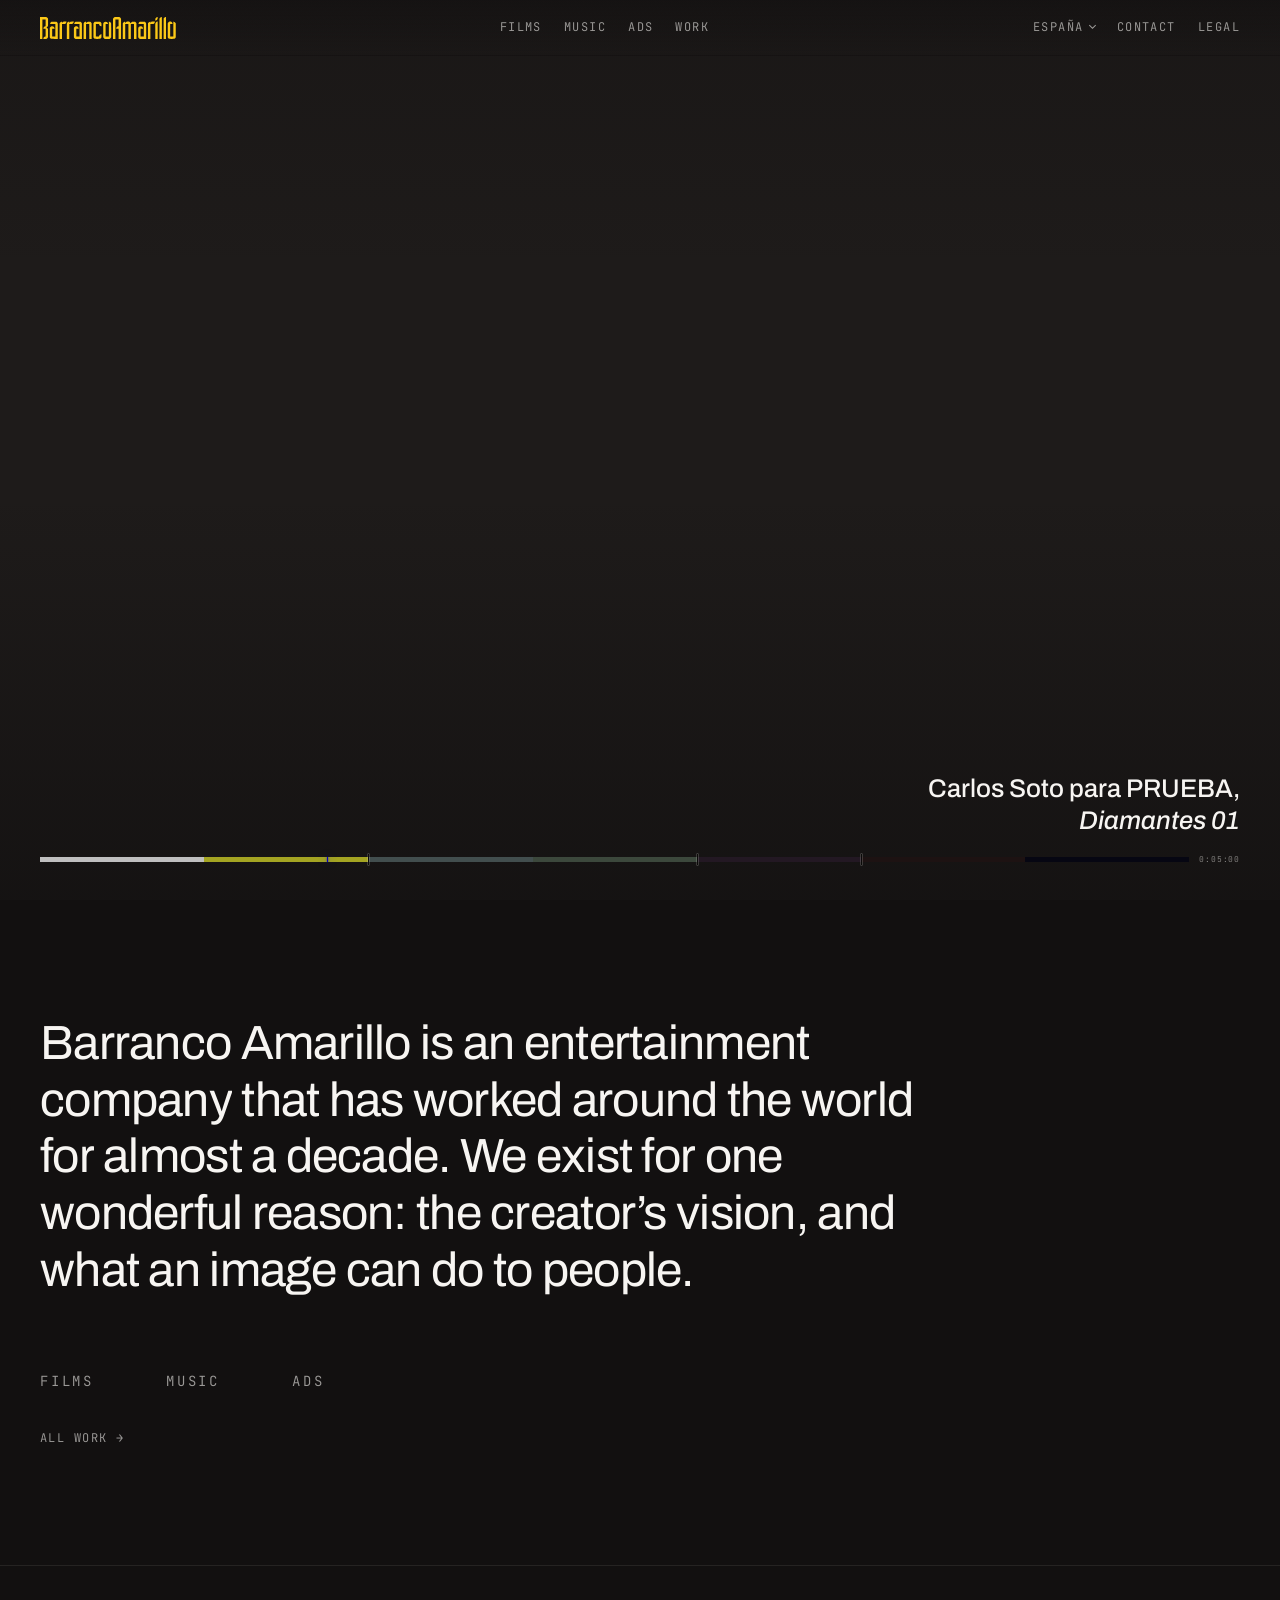
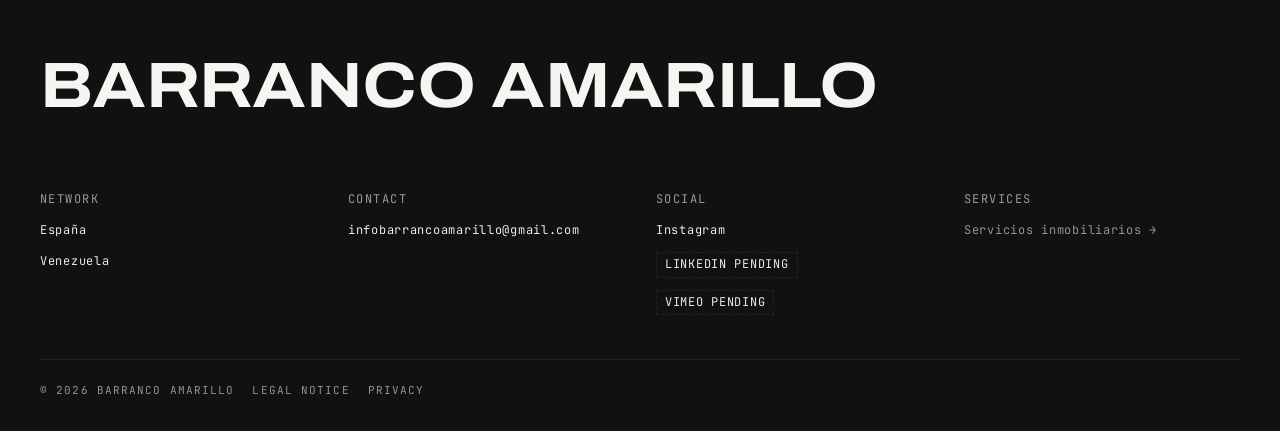
==== commit ff3798a6: "Bloques 1-2: header solo con el logotipo SVG inline Co-Authored-By: Claude Sonnet 5.5 <noreply@anthr" ====
--- a/index.html
+++ b/index.html
@@ -22,7 +22,7 @@
 <body>
 <header class="nav nav--sobre-video">
   <a class="lockup" href="/" aria-label="Barranco Amarillo — Home">
-    <span class="lockup-base">Barranco Amarillo</span>
+    <svg class="lockup-svg" aria-hidden="true" focusable="false" xmlns="http://www.w3.org/2000/svg" viewBox="0 0 1716 278" fill="currentColor"><path fill-rule="evenodd" d="M0.0 139.0L0.0 -0.1L39.8 0.2L79.5 0.5L84.1 2.6C90.4 5.6 96.3 11.1 99.2 16.8L101.5 21.5L101.5 66.5L101.5 111.5L99.2 116.2C96.6 121.4 90.7 127.2 85.5 129.7C81.3 131.7 81.2 132.3 84.5 133.8C89.1 135.9 96.7 144.0 99.1 149.3L101.5 154.5L101.5 204.5L101.5 254.5L98.9 260.0C95.2 267.8 91.8 271.4 84.8 274.9L78.7 278.0L60.3 278.0L41.9 278.0L42.6 273.2C44.4 260.5 53.1 251.3 66.4 247.9L71.0 246.8L71.0 197.4L71.0 148.1L56.8 147.8L42.5 147.5L42.8 143.1C43.6 130.4 53.9 119.6 68.2 116.6L71.0 116.0L71.0 73.5L71.0 31.0L50.7 31.2L30.5 31.5L30.2 154.8L30.0 278.0L15.0 278.0L0.0 278.0L0.0 139.0ZM142.3 276.4C136.3 274.2 129.6 267.8 126.3 261.2L123.5 255.5L123.5 197.5L123.5 139.5L126.1 134.0C129.4 127.1 134.0 122.5 141.0 119.1C152.1 113.8 167.1 116.4 175.8 125.1C180.4 129.7 184.0 137.0 184.3 142.7L184.5 147.5L169.2 147.8L154.0 148.1L154.0 197.5L154.0 247.0L174.0 247.0L194.0 247.0L194.0 168.0L194.0 89.0L160.4 89.0L126.7 89.0L127.4 84.8C129.1 74.5 135.7 65.3 144.9 60.8L149.5 58.5L176.0 58.5L202.5 58.5L208.2 61.3C215.1 64.7 220.3 70.4 223.0 77.7L225.0 83.1L225.0 180.5L225.0 278.0L185.8 277.9C153.8 277.9 145.7 277.6 142.3 276.4ZM247.2 178.8L247.5 79.5L249.8 75.3C254.9 65.6 264.1 59.1 273.1 58.7L277.5 58.5L277.8 65.9L278.1 73.2L283.0 68.1C291.2 59.5 294.4 58.6 315.8 58.2L334.0 57.8L334.0 62.3C334.0 72.2 324.1 84.9 314.0 87.9C311.9 88.5 303.2 89.0 294.1 89.0L278.0 89.0L278.0 183.5L278.0 278.0L262.5 278.0L247.0 278.0L247.2 178.8ZM339.2 179.8L339.5 81.5L341.9 76.3C344.5 70.4 352.0 62.9 357.4 60.6C359.3 59.8 363.0 58.8 365.5 58.5L370.0 57.8L370.0 65.8L370.0 73.9L375.1 68.5C377.9 65.6 382.3 62.1 384.8 60.9L389.5 58.6L408.4 58.2L427.3 57.8L426.6 63.0C425.3 72.5 419.0 81.8 410.5 86.3L406.5 88.5L388.2 88.8L370.0 89.2L370.0 183.6L370.0 278.0L354.5 278.0L339.0 278.0L339.2 179.8ZM449.0 277.1C441.6 274.8 434.5 268.6 430.8 261.1L428.5 256.5L428.5 197.0L428.5 137.5L430.8 133.3C434.3 126.7 438.7 122.3 444.8 119.3C449.6 117.0 451.8 116.5 458.5 116.5C465.2 116.5 467.4 117.0 472.2 119.3C481.5 123.9 487.7 132.6 488.7 142.6L489.3 148.0L474.1 148.0L459.0 148.0L459.0 197.5L459.0 247.0L479.0 247.0L499.0 247.0L499.0 168.0L499.0 89.0L465.4 89.0L431.7 89.0L432.3 84.1C433.5 74.4 439.7 65.8 448.8 61.3L454.5 58.5L481.0 58.5C504.4 58.5 508.0 58.7 511.4 60.3C517.2 63.0 524.5 70.4 527.1 76.3L529.5 81.5L529.8 179.8L530.0 278.0L490.8 277.9C469.2 277.9 450.4 277.5 449.0 277.1ZM551.2 179.8L551.5 81.5L553.9 76.3C556.5 70.4 564.0 62.9 569.4 60.6C571.3 59.8 575.0 58.8 577.5 58.5L582.0 57.8L582.0 67.0L582.0 76.3L588.1 69.6C597.5 59.3 599.7 58.5 616.5 58.5C628.6 58.5 631.1 58.8 635.1 60.6C641.4 63.6 646.7 68.5 649.8 74.4L652.5 79.5L652.8 178.8L653.0 278.0L638.0 278.0L623.0 278.0L622.8 183.8L622.5 89.5L602.2 89.2L582.0 89.0L582.0 183.5L582.0 278.0L566.5 278.0L550.9 278.0L551.2 179.8ZM694.3 276.4C688.6 274.3 681.5 267.8 678.2 261.6L675.5 256.5L675.5 168.5L675.5 80.5L678.3 74.8C681.5 68.4 686.3 63.7 692.9 60.6L697.5 58.5L726.0 58.5L754.5 58.5L759.4 60.9C765.7 64.0 770.9 69.3 774.0 75.5L776.4 80.5L776.8 99.2L777.2 118.0L772.8 118.0C761.0 118.0 749.2 106.6 746.6 92.8L745.9 89.0L726.0 89.0L706.0 89.0L706.0 168.0L706.0 247.0L725.8 247.0L745.7 247.0L747.3 241.2C751.1 227.6 762.3 218.0 774.3 218.0L777.2 218.0L776.8 236.8L776.5 255.5L773.7 261.2C770.3 268.1 763.6 274.3 757.3 276.4C750.7 278.6 700.6 278.6 694.3 276.4ZM818.9 276.6C810.2 273.5 805.0 268.7 801.1 260.0L799.0 255.5L799.0 168.9C799.0 71.6 798.6 77.0 806.6 68.1C812.7 61.3 819.2 58.6 829.5 58.5C838.6 58.5 844.1 60.5 850.3 65.9C854.7 69.8 858.7 77.8 859.6 84.2L860.3 88.9L844.9 89.2L829.5 89.5L829.2 168.2L829.0 247.0L849.5 247.0L870.0 247.0L870.0 152.4L870.0 57.8L874.7 58.5C881.5 59.5 888.1 63.2 892.8 68.5C900.4 77.1 900.0 72.0 900.0 168.9L900.0 255.5L897.6 260.5C894.2 267.8 890.7 271.5 883.8 274.9L877.7 278.0L850.1 278.0C830.2 277.9 821.5 277.6 818.9 276.6ZM922.2 150.2L922.5 22.5L925.0 17.5C928.1 11.2 933.9 5.4 939.9 2.6L944.5 0.5L973.0 0.5L1001.5 0.5L1007.2 3.3C1014.1 6.7 1019.3 12.4 1022.0 19.7L1024.0 25.1L1024.0 151.5L1024.0 278.0L1008.5 278.0L993.0 278.0L993.0 213.0L993.0 148.0L978.0 148.0L963.0 148.0L963.0 144.2C963.0 137.4 965.7 130.5 970.5 125.2C975.4 119.8 980.0 117.5 987.9 116.4L993.0 115.7L993.0 73.4L993.0 31.0L973.0 31.0L953.0 31.0L953.0 154.5L953.0 278.0L937.5 278.0L922.0 278.0L922.2 150.2ZM1046.2 178.8L1046.5 79.5L1048.8 75.3C1053.9 65.6 1063.1 59.1 1072.1 58.7L1076.5 58.5L1076.8 66.8L1077.1 75.1L1083.8 68.1C1092.6 59.1 1097.1 57.6 1113.9 58.2C1123.3 58.6 1126.3 59.1 1129.7 60.8C1135.0 63.6 1140.1 68.6 1143.5 74.5L1146.2 79.0L1150.2 73.0C1154.3 66.9 1157.7 63.7 1164.0 60.4C1167.0 58.8 1169.8 58.5 1182.0 58.5L1196.5 58.5L1201.4 60.9C1207.5 63.9 1213.0 69.5 1216.1 75.8L1218.5 80.5L1218.8 179.2L1219.0 278.0L1203.5 278.0L1188.0 278.0L1188.0 183.5L1188.0 89.0L1168.0 89.0L1148.0 89.0L1148.0 183.5L1148.0 278.0L1132.5 278.0L1117.0 278.0L1117.0 183.5L1117.0 89.0L1097.0 89.0L1077.0 89.0L1077.0 183.5L1077.0 278.0L1061.5 278.0L1046.0 278.0L1046.2 178.8ZM1257.2 274.9C1250.3 271.5 1246.8 267.8 1243.4 260.5L1241.0 255.5L1241.0 197.9C1241.0 133.0 1240.8 134.8 1248.6 126.1C1254.7 119.3 1261.2 116.6 1271.5 116.6C1277.9 116.6 1280.5 117.1 1284.5 119.0C1293.9 123.6 1300.5 132.6 1301.7 142.9L1302.3 148.0L1286.6 148.0L1271.0 148.0L1271.0 197.5L1271.0 247.0L1291.5 247.0L1312.0 247.0L1311.8 168.2L1311.5 89.5L1278.2 89.2L1245.0 89.0L1245.0 85.7C1245.0 76.3 1252.8 65.2 1262.2 60.9L1267.5 58.5L1293.5 58.5L1319.5 58.5L1324.8 60.9C1327.9 62.3 1331.8 65.2 1334.4 68.1C1342.5 77.1 1342.0 70.2 1342.0 180.2L1342.0 278.0L1302.7 278.0L1263.3 278.0L1257.2 274.9ZM1364.2 179.2L1364.5 80.5L1367.0 75.5C1371.6 66.2 1380.2 59.9 1390.2 58.5L1395.0 57.8L1395.0 65.5L1395.0 73.3L1401.0 67.6C1409.9 59.0 1411.3 58.6 1433.4 58.2L1452.3 57.8L1451.6 62.7C1450.0 73.7 1441.9 84.2 1432.3 87.4C1428.8 88.6 1423.6 89.0 1411.3 89.0L1395.0 89.0L1395.0 183.5L1395.0 278.0L1379.5 278.0L1364.0 278.0L1364.2 179.2ZM1457.0 180.2C1457.0 70.2 1456.5 77.1 1464.6 68.1C1469.2 63.0 1475.7 59.6 1482.9 58.4L1487.0 57.7L1487.0 167.9L1487.0 278.0L1472.0 278.0L1457.0 278.0L1457.0 180.2ZM1509.2 150.2L1509.5 22.5L1512.3 16.8C1516.8 7.7 1525.1 1.8 1535.4 0.4L1540.0 -0.3L1540.0 138.9L1540.0 278.0L1524.5 278.0L1509.0 278.0L1509.2 150.2ZM1562.2 149.2L1562.5 20.5L1564.7 16.4C1569.3 7.7 1581.1 -0.0 1589.7 -0.0L1592.0 0.0L1592.0 139.0L1592.0 278.0L1577.0 278.0L1562.0 278.0L1562.2 149.2ZM1633.3 276.4C1627.6 274.3 1620.5 267.8 1617.2 261.6L1614.5 256.5L1614.5 168.5L1614.5 80.5L1616.6 75.9C1619.4 69.9 1625.9 63.4 1631.9 60.7C1638.6 57.6 1650.6 57.7 1657.8 60.9C1667.2 65.1 1675.0 76.3 1675.0 85.7L1675.0 89.0L1660.0 89.0L1645.0 89.0L1645.0 168.0L1645.0 247.0L1665.0 247.0L1685.0 247.0L1685.0 152.4L1685.0 57.8L1689.8 58.5C1699.8 59.9 1708.4 66.2 1713.0 75.5L1715.5 80.5L1715.5 168.0L1715.5 255.5L1712.7 261.2C1709.3 268.1 1702.6 274.3 1696.3 276.4C1689.7 278.6 1639.6 278.6 1633.3 276.4ZM1457.0 35.3C1457.0 20.9 1458.6 16.3 1465.9 9.0C1471.5 3.4 1478.6 -0.0 1484.6 -0.0L1487.0 0.0L1487.0 10.8C1487.0 24.0 1485.5 29.2 1479.4 35.9C1474.8 41.0 1468.3 44.4 1461.1 45.6L1457.0 46.3L1457.0 35.3Z"/></svg>
   </a>
 
   <nav class="nav-centro" aria-label="Work">
--- a/assets/css/base.css
+++ b/assets/css/base.css
@@ -5,7 +5,14 @@
    ========================================================================== */
 
 :root{
-  --amarillo:       #F1C741;  /* Pantone 123C — único acento */
+  /* Tokens de marca (línea gráfica oficial). El amarillo es el de los logos. */
+  --ba-yellow: #FBC817;
+  --ba-black:  #1E1B1A;
+  --ba-ink:    #141213;   /* fondo de secciones oscuras */
+  --ba-paper:  #F4F1EA;   /* texto claro */
+  --ba-orange: #E56425;   /* acento */
+
+  --amarillo:       var(--ba-yellow);  /* único acento */
   --negro:          #1E1B1A;  /* Pantone Neutral Black C */
   --negro-profundo: #121010;
   --naranja:        #E56425;  /* Pantone 165C — micro-acento, uso mínimo */
@@ -249,18 +256,16 @@
 }
 
 .lockup{
-  font-family:var(--tipo);
-  font-size:12px;
-  letter-spacing:0.12em;
-  line-height:1;
-  text-transform:uppercase;
-  white-space:nowrap;
-  color:var(--tinta-alta);
+  display:block;
+  line-height:0;
+  color:var(--ba-yellow);
   flex:none;
-}
-.lockup-base{ font-weight:700; }
-/* El sufijo de submarca: mismo tamaño, peso más ligero. No es otro logo. */
-.lockup-sufijo{ font-weight:300; }
+  transition:opacity 200ms;
+}
+.lockup:hover{ opacity:.8; }
+/* Solo el logotipo; el ancho sale solo de la proporción 6,17:1. */
+.lockup-svg{ height:22px; width:auto; display:block; }
+@media (max-width:767px){ .lockup-svg{ height:18px; } }
 
 .nav-centro,
 .nav-derecha{
@@ -509,31 +514,18 @@
   z-index:2;
   padding:0 20px 26px;
   display:flex;
-  align-items:flex-end;
-  justify-content:space-between;
-  gap:24px;
+  /* La barra ocupa el ancho del contenedor, así que no puede compartir fila
+     con el caption: el pie pasa a columna y el caption se alinea a la
+     derecha por su cuenta. */
+  flex-direction:column;
+  align-items:stretch;
+  gap:16px;
 }
 @media (min-width:768px){ .reproductor-pie{ padding:0 40px 34px; } }
-
-.paginador{
-  display:flex;
-  gap:14px;
-  font-family:var(--tipo-mono);
-  font-size:14px;
-  line-height:1;
-  flex:none;
-}
-.paginador button{
-  color:var(--tinta-media);
-  font-weight:400;
-  padding:6px 2px;
-  transition:color 200ms var(--ease-cine);
-}
-.paginador button:hover{ color:var(--tinta-alta); }
-.paginador button[aria-current="true"]{ color:var(--tinta-alta); font-weight:700; }
 
 /* Caption Somesuch: una sola frase, alineada a la derecha. */
 .reproductor-caption{
+  align-self:flex-end;
   text-align:right;
   font-size:clamp(18px,2vw,28px);
   font-weight:500;
@@ -542,8 +534,78 @@
 }
 .reproductor-caption em{ font-style:italic; }
 @media (max-width:600px){
-  .reproductor-pie{ flex-direction:column; align-items:flex-start; gap:14px; }
-  .reproductor-caption{ text-align:left; }
+  .reproductor-caption{ align-self:flex-start; text-align:left; }
+}
+
+/* ==========================================================================
+   BARRA SMPTE — sustituye al paginador numérico
+
+   Siete segmentos siempre, sean cuantas sean las piezas: el avance es un
+   frente que recorre la barra, no un segmento por pieza. El JS pinta los
+   colores, el filtro por segmento, el cabezal y las marcas; aquí solo va la
+   geometría.
+   ========================================================================== */
+.smpte{
+  display:flex;
+  align-items:center;
+  gap:10px;
+}
+.smpte-barra{
+  position:relative;
+  flex:1 1 auto;
+  height:5px;
+}
+.smpte-colores{
+  display:flex;
+  gap:0;              /* sin separación: es una carta de ajuste, no un gráfico */
+  height:100%;
+  width:100%;
+}
+.smpte-seg{ flex:1 1 0; height:100%; }
+
+/* Las marcas no son decorativas: junto al cabezal son lo que transmite la
+   posición sin depender del color, que es lo que hace la barra legible para
+   alguien que no distingue los siete tonos. No se pueden quitar. */
+.smpte-marca{
+  position:absolute;
+  top:-3px; bottom:-3px;
+  width:1px;
+  background:#0A0908;
+  box-shadow:0 0 0 .5px rgba(247,245,242,.35);
+  pointer-events:none;
+}
+.smpte-cabeza{
+  position:absolute;
+  top:0; bottom:0;
+  width:1px;
+  pointer-events:none;
+  transition:background .18s linear, box-shadow .18s linear;
+}
+
+/* Las zonas clicables son las de las PIEZAS, no las de las barras. Se
+   estiran 9 px arriba y abajo: 5 px de alto es un objetivo imposible para
+   el ratón y mucho más para un dedo. */
+.smpte-zona{
+  position:absolute;
+  top:-9px; bottom:-9px;
+  padding:0;
+  border:0;
+  background:transparent;
+  cursor:pointer;
+}
+.smpte-tc{
+  flex:none;
+  font-family:var(--tipo-mono);
+  font-size:8px;
+  letter-spacing:.1em;
+  color:rgba(247,245,242,.5);
+  font-variant-numeric:tabular-nums;
+}
+
+@media (max-width:640px){
+  .smpte-barra{ height:7px; }
+  /* 18 + 7 + 19 = 44 px, el mínimo para un objetivo táctil. */
+  .smpte-zona{ top:-18px; bottom:-19px; }
 }
 
 /* ==========================================================================
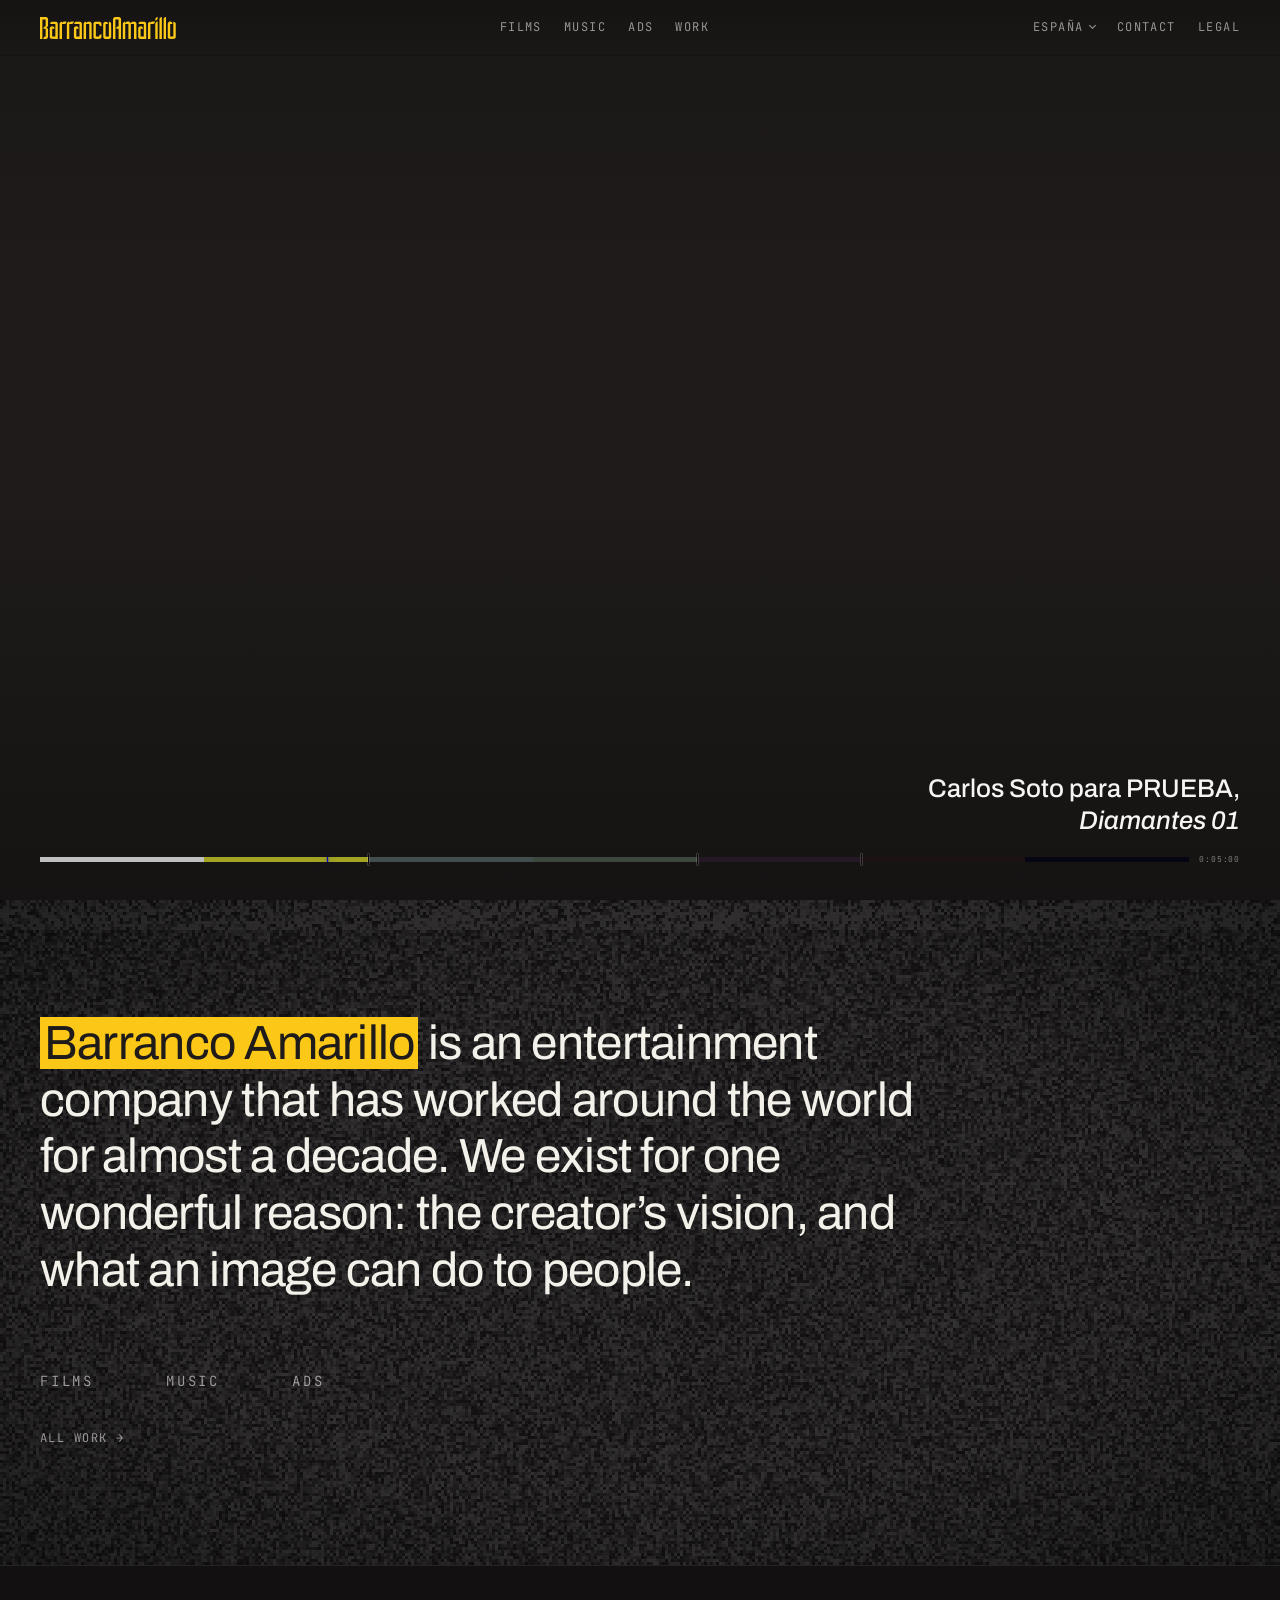
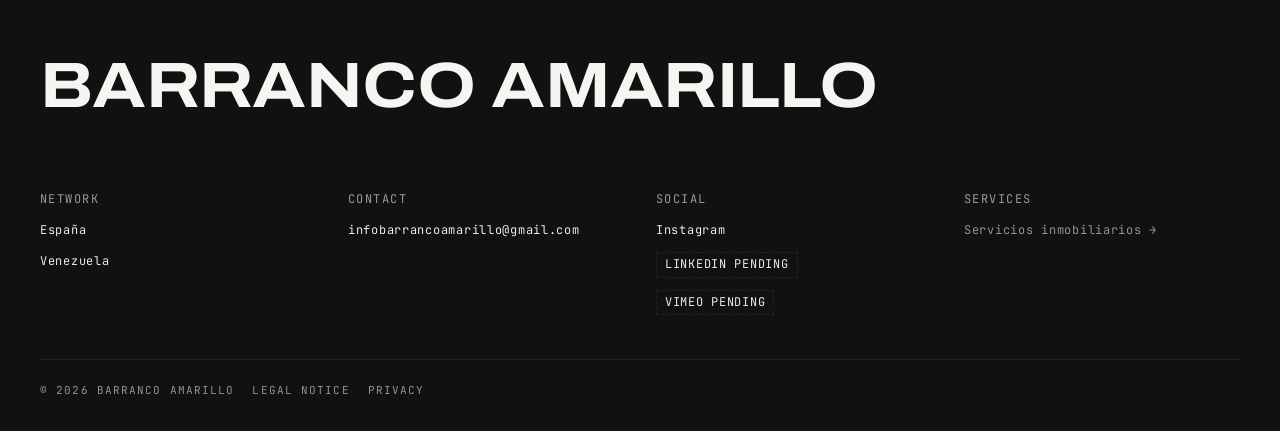
==== commit 03a54c0c: "Bloque 4: barrido amarillo en la descripción y ruido de vídeo analógico Co-Authored-By: Claude Sonne" ====
--- a/index.html
+++ b/index.html
@@ -12,7 +12,11 @@
 <meta property="og:url" content="https://baweb-v5.vercel.app/">
 <meta property="og:image" content="https://baweb-v5.vercel.app/assets/logo-imagotipo.png">
 <link rel="canonical" href="https://baweb-v5.vercel.app/">
-<link rel="icon" type="image/png" href="/assets/logo-simbolo.png">
+<link rel="icon" href="/favicon.ico" sizes="48x48">
+<link rel="icon" href="/favicon.svg" type="image/svg+xml">
+<link rel="apple-touch-icon" href="/apple-touch-icon.png">
+<link rel="manifest" href="/site.webmanifest">
+<meta name="theme-color" content="#1E1B1A">
 <link rel="preconnect" href="https://fonts.googleapis.com">
 <link rel="preconnect" href="https://fonts.gstatic.com" crossorigin>
 <link href="https://fonts.googleapis.com/css2?family=Archivo:ital,wdth,wght@0,62..125,100..900;1,62..125,100..900&family=JetBrains+Mono:wght@400;500;700&display=swap" rel="stylesheet">
@@ -77,10 +81,11 @@
     </noscript>
   </section>
 
-  <!-- ZONA 2 — la declaración -->
-  <section class="bloque">
+  <!-- ZONA 2 — la declaración, sobre ruido de vídeo analógico -->
+  <section class="bloque descripcion">
+    <canvas class="descripcion-ruido" aria-hidden="true"></canvas>
     <div class="contenedor">
-      <p class="declaracion declaracion--ancha revelar-frase">Barranco Amarillo is an entertainment company that has worked around the world for almost a decade. We exist for one wonderful reason: the creator&rsquo;s vision, and what an image can do to people.</p>
+      <p class="declaracion declaracion--ancha"><span class="ba-mark">Barranco Amarillo</span> is an entertainment company that has worked around the world for almost a decade. We exist for one wonderful reason: the creator&rsquo;s vision, and what an image can do to people.</p>
 
       <nav class="submarcas" aria-label="Sub-brands">
         <a class="enlace-mono" href="/films/">Films</a>
@@ -129,6 +134,7 @@
 </footer>
 <script src="/assets/js/base.js"></script>
 <script src="/assets/js/piezas.js"></script>
+<script src="/assets/js/descripcion.js"></script>
 <script>
   BA.montarReproductor(document.getElementById("reproductor"));
 </script>
--- a/assets/css/base.css
+++ b/assets/css/base.css
@@ -426,6 +426,50 @@
 .hairline{ border-top:1px solid var(--linea-hairline); }
 
 /* ==========================================================================
+   DESCRIPCIÓN (portada) — barrido amarillo + ruido de vídeo analógico
+   Capas: base ink · canvas de grano · scanlines · viñeta · texto.
+   ========================================================================== */
+.descripcion{
+  position:relative;
+  overflow:hidden;
+  background:var(--ba-ink);
+  color:var(--ba-paper);
+}
+.descripcion-ruido{
+  position:absolute; inset:0;
+  width:100%; height:100%;
+  pointer-events:none;
+  opacity:.12;
+  image-rendering:pixelated;   /* grano gordo, sin suavizar al escalar */
+}
+.descripcion::before,
+.descripcion::after{ content:""; position:absolute; inset:0; pointer-events:none; }
+.descripcion::before{
+  background:repeating-linear-gradient(to bottom, rgba(0,0,0,.22) 0 1px, transparent 1px 3px);
+  opacity:.5;
+}
+.descripcion::after{
+  background:radial-gradient(ellipse at center, transparent 55%, rgba(0,0,0,.3) 100%);
+}
+.descripcion > .contenedor{ position:relative; z-index:2; }
+
+.ba-mark{
+  background-image:linear-gradient(var(--ba-yellow), var(--ba-yellow));
+  background-repeat:no-repeat;
+  background-position:0 50%;
+  background-size:0% 100%;
+  color:var(--ba-paper);
+  padding:0 .08em;
+  -webkit-box-decoration-break:clone; box-decoration-break:clone;
+  transition:background-size .9s cubic-bezier(.77,0,.18,1) .15s,
+             color .45s ease .5s;
+}
+.ba-mark.is-on{ background-size:100% 100%; color:var(--ba-black); }
+@media (prefers-reduced-motion: reduce){
+  .ba-mark{ transition:none; background-size:100% 100%; color:var(--ba-black); }
+}
+
+/* ==========================================================================
    ENLACES DE TEXTO
    ========================================================================== */
 .enlace-mono{
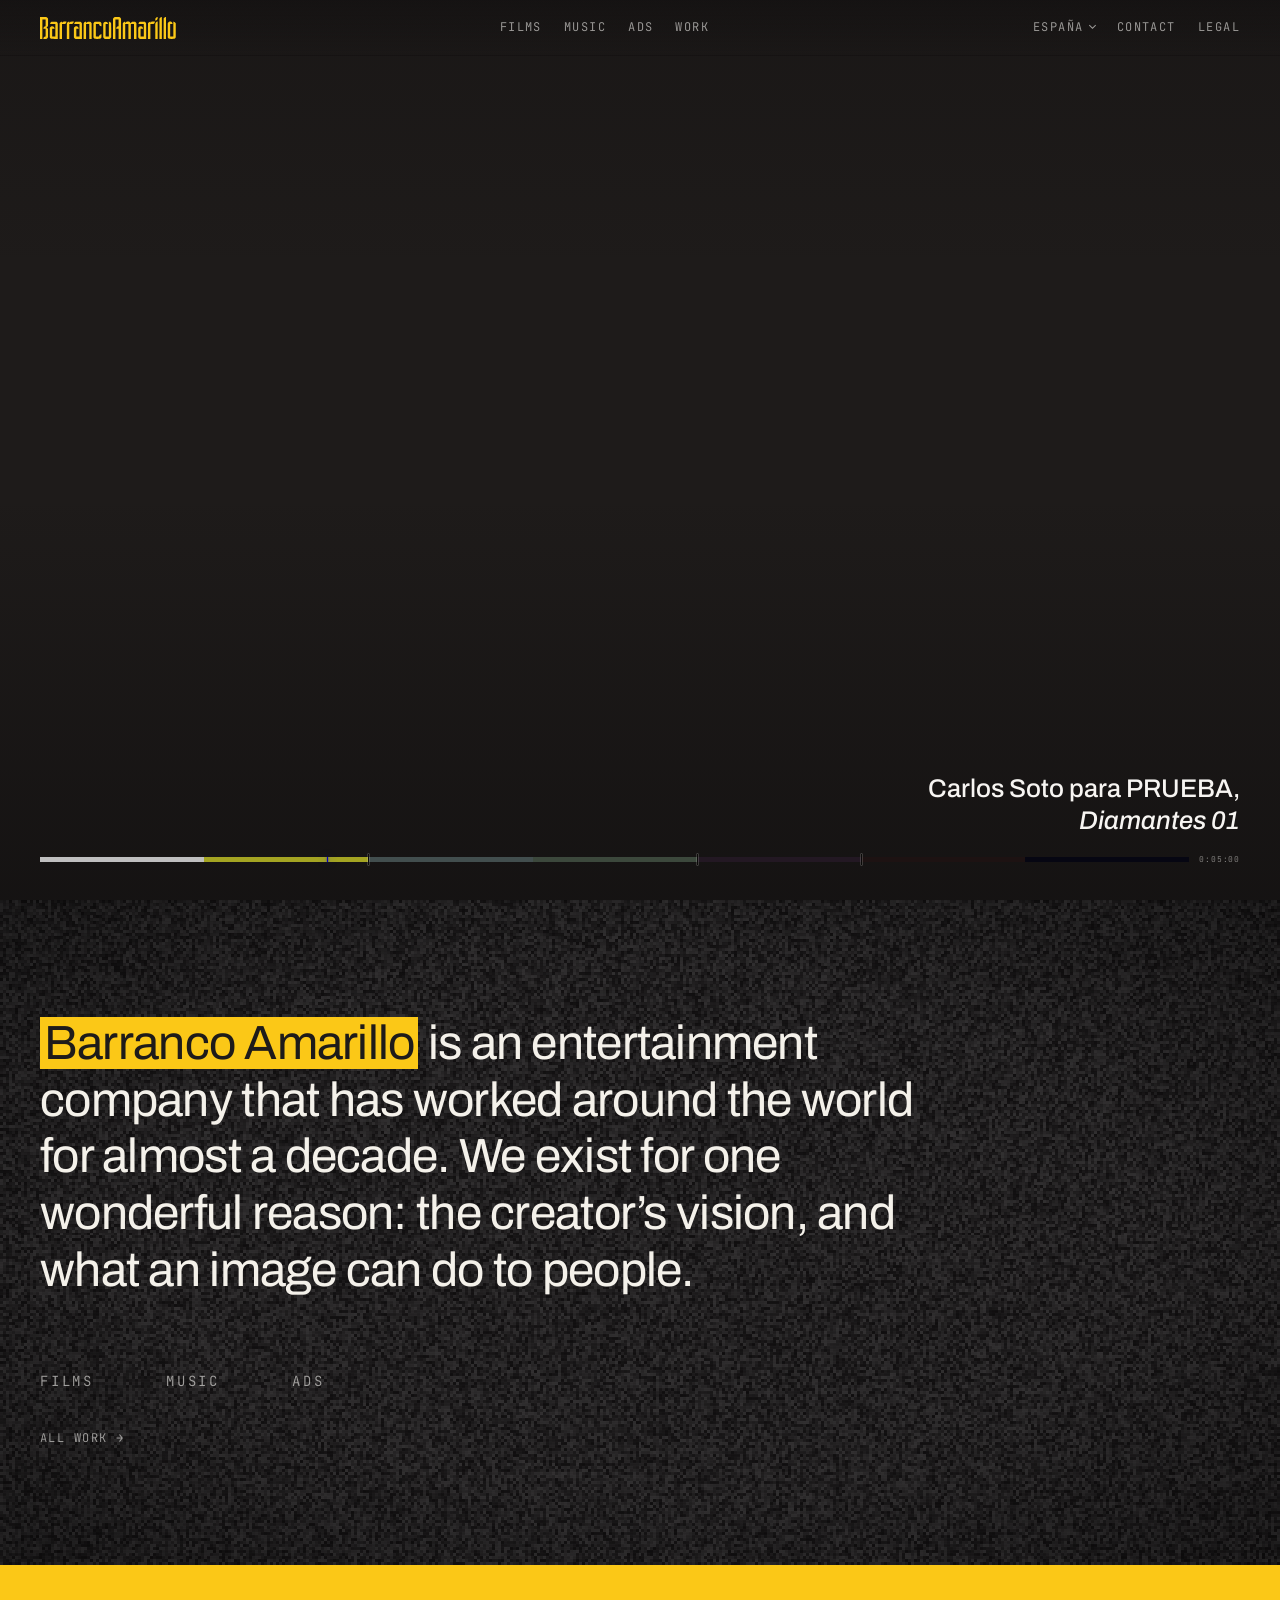
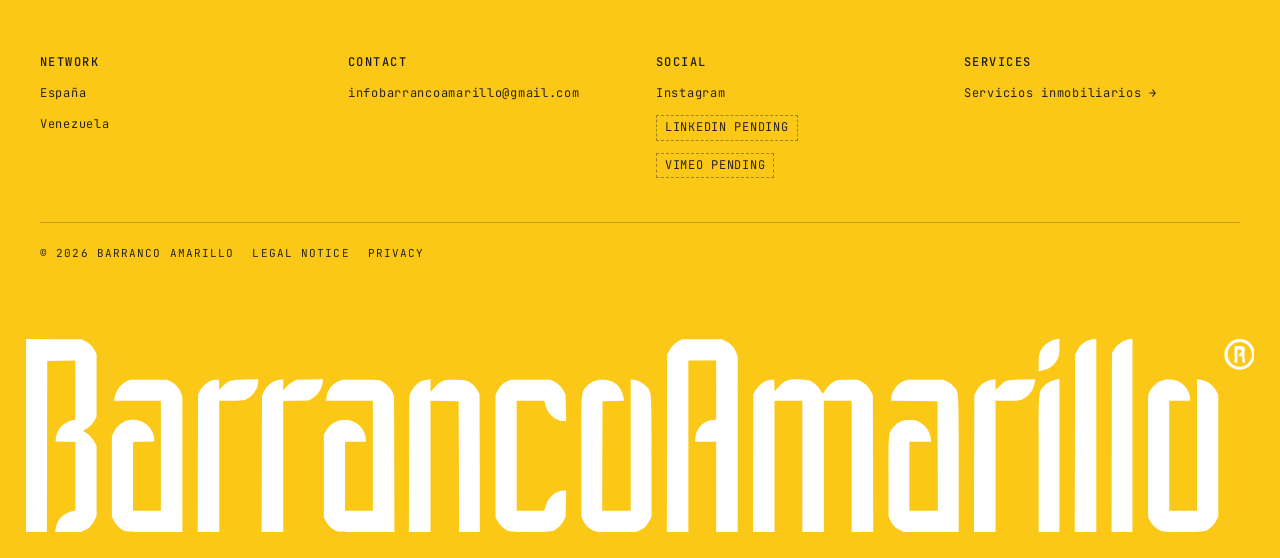
==== commit 571785c7: "Bloque 5: footer amarillo con el wordmark blanco a todo el ancho Co-Authored-By: Claude Sonnet 5.5 <" ====
--- a/index.html
+++ b/index.html
@@ -100,7 +100,6 @@
 </main>
 <footer class="footer">
   <div class="contenedor">
-    <p class="footer-marca">Barranco Amarillo</p>
 
     <div class="footer-grid">
       <div class="footer-col">
@@ -131,6 +130,9 @@
       <a href="/privacidad.html">Privacy</a>
     </div>
   </div>
+  <div class="footer-firma" role="img" aria-label="Barranco Amarillo">
+    <svg class="footer-firma-svg" aria-hidden="true" focusable="false" xmlns="http://www.w3.org/2000/svg" viewBox="0 0 1768 278" fill="currentColor"><path fill-rule="evenodd" d="M0.0 139.0L0.0 -0.1L39.8 0.2L79.5 0.5L84.1 2.6C90.4 5.6 96.3 11.1 99.2 16.8L101.5 21.5L101.5 66.5L101.5 111.5L99.2 116.2C96.6 121.4 90.7 127.2 85.5 129.7C81.3 131.7 81.2 132.3 84.5 133.8C89.1 135.9 96.7 144.0 99.1 149.3L101.5 154.5L101.5 204.5L101.5 254.5L98.9 260.0C95.2 267.8 91.8 271.4 84.8 274.9L78.7 278.0L60.3 278.0L41.9 278.0L42.6 273.2C44.4 260.5 53.1 251.3 66.4 247.9L71.0 246.8L71.0 197.4L71.0 148.1L56.8 147.8L42.5 147.5L42.8 143.1C43.6 130.4 53.9 119.6 68.2 116.6L71.0 116.0L71.0 73.5L71.0 31.0L50.7 31.2L30.5 31.5L30.2 154.8L30.0 278.0L15.0 278.0L0.0 278.0L0.0 139.0ZM142.3 276.4C136.3 274.2 129.6 267.8 126.3 261.2L123.5 255.5L123.5 197.5L123.5 139.5L126.1 134.0C129.4 127.1 134.0 122.5 141.0 119.1C152.1 113.8 167.1 116.4 175.8 125.1C180.4 129.7 184.0 137.0 184.3 142.7L184.5 147.5L169.2 147.8L154.0 148.1L154.0 197.5L154.0 247.0L174.0 247.0L194.0 247.0L194.0 168.0L194.0 89.0L160.4 89.0L126.7 89.0L127.4 84.8C129.1 74.5 135.7 65.3 144.9 60.8L149.5 58.5L176.0 58.5L202.5 58.5L208.2 61.3C215.1 64.7 220.3 70.4 223.0 77.7L225.0 83.1L225.0 180.5L225.0 278.0L185.8 277.9C153.8 277.9 145.7 277.6 142.3 276.4ZM247.2 178.8L247.5 79.5L249.8 75.3C254.9 65.6 264.1 59.1 273.1 58.7L277.5 58.5L277.8 65.9L278.1 73.2L283.0 68.1C291.2 59.5 294.4 58.6 315.8 58.2L334.0 57.8L334.0 62.3C334.0 72.2 324.1 84.9 314.0 87.9C311.9 88.5 303.2 89.0 294.1 89.0L278.0 89.0L278.0 183.5L278.0 278.0L262.5 278.0L247.0 278.0L247.2 178.8ZM339.2 179.8L339.5 81.5L341.9 76.3C344.5 70.4 352.0 62.9 357.4 60.6C359.3 59.8 363.0 58.8 365.5 58.5L370.0 57.8L370.0 65.8L370.0 73.9L375.1 68.5C377.9 65.6 382.3 62.1 384.8 60.9L389.5 58.6L408.4 58.2L427.3 57.8L426.6 63.0C425.3 72.5 419.0 81.8 410.5 86.3L406.5 88.5L388.2 88.8L370.0 89.2L370.0 183.6L370.0 278.0L354.5 278.0L339.0 278.0L339.2 179.8ZM449.0 277.1C441.6 274.8 434.5 268.6 430.8 261.1L428.5 256.5L428.5 197.0L428.5 137.5L430.8 133.3C434.3 126.7 438.7 122.3 444.8 119.3C449.6 117.0 451.8 116.5 458.5 116.5C465.2 116.5 467.4 117.0 472.2 119.3C481.5 123.9 487.7 132.6 488.7 142.6L489.3 148.0L474.1 148.0L459.0 148.0L459.0 197.5L459.0 247.0L479.0 247.0L499.0 247.0L499.0 168.0L499.0 89.0L465.4 89.0L431.7 89.0L432.3 84.1C433.5 74.4 439.7 65.8 448.8 61.3L454.5 58.5L481.0 58.5C504.4 58.5 508.0 58.7 511.4 60.3C517.2 63.0 524.5 70.4 527.1 76.3L529.5 81.5L529.8 179.8L530.0 278.0L490.8 277.9C469.2 277.9 450.4 277.5 449.0 277.1ZM551.2 179.8L551.5 81.5L553.9 76.3C556.5 70.4 564.0 62.9 569.4 60.6C571.3 59.8 575.0 58.8 577.5 58.5L582.0 57.8L582.0 67.0L582.0 76.3L588.1 69.6C597.5 59.3 599.7 58.5 616.5 58.5C628.6 58.5 631.1 58.8 635.1 60.6C641.4 63.6 646.7 68.5 649.8 74.4L652.5 79.5L652.8 178.8L653.0 278.0L638.0 278.0L623.0 278.0L622.8 183.8L622.5 89.5L602.2 89.2L582.0 89.0L582.0 183.5L582.0 278.0L566.5 278.0L550.9 278.0L551.2 179.8ZM694.3 276.4C688.6 274.3 681.5 267.8 678.2 261.6L675.5 256.5L675.5 168.5L675.5 80.5L678.3 74.8C681.5 68.4 686.3 63.7 692.9 60.6L697.5 58.5L726.0 58.5L754.5 58.5L759.4 60.9C765.7 64.0 770.9 69.3 774.0 75.5L776.4 80.5L776.8 99.2L777.2 118.0L772.8 118.0C761.0 118.0 749.2 106.6 746.6 92.8L745.9 89.0L726.0 89.0L706.0 89.0L706.0 168.0L706.0 247.0L725.8 247.0L745.7 247.0L747.3 241.2C751.1 227.6 762.3 218.0 774.3 218.0L777.2 218.0L776.8 236.8L776.5 255.5L773.7 261.2C770.3 268.1 763.6 274.3 757.3 276.4C750.7 278.6 700.6 278.6 694.3 276.4ZM818.9 276.6C810.2 273.5 805.0 268.7 801.1 260.0L799.0 255.5L799.0 168.9C799.0 71.6 798.6 77.0 806.6 68.1C812.7 61.3 819.2 58.6 829.5 58.5C838.6 58.5 844.1 60.5 850.3 65.9C854.7 69.8 858.7 77.8 859.6 84.2L860.3 88.9L844.9 89.2L829.5 89.5L829.2 168.2L829.0 247.0L849.5 247.0L870.0 247.0L870.0 152.4L870.0 57.8L874.7 58.5C881.5 59.5 888.1 63.2 892.8 68.5C900.4 77.1 900.0 72.0 900.0 168.9L900.0 255.5L897.6 260.5C894.2 267.8 890.7 271.5 883.8 274.9L877.7 278.0L850.1 278.0C830.2 277.9 821.5 277.6 818.9 276.6ZM922.2 150.2L922.5 22.5L925.0 17.5C928.1 11.2 933.9 5.4 939.9 2.6L944.5 0.5L973.0 0.5L1001.5 0.5L1007.2 3.3C1014.1 6.7 1019.3 12.4 1022.0 19.7L1024.0 25.1L1024.0 151.5L1024.0 278.0L1008.5 278.0L993.0 278.0L993.0 213.0L993.0 148.0L978.0 148.0L963.0 148.0L963.0 144.2C963.0 137.4 965.7 130.5 970.5 125.2C975.4 119.8 980.0 117.5 987.9 116.4L993.0 115.7L993.0 73.4L993.0 31.0L973.0 31.0L953.0 31.0L953.0 154.5L953.0 278.0L937.5 278.0L922.0 278.0L922.2 150.2ZM1046.2 178.8L1046.5 79.5L1048.8 75.3C1053.9 65.6 1063.1 59.1 1072.1 58.7L1076.5 58.5L1076.8 66.8L1077.1 75.1L1083.8 68.1C1092.6 59.1 1097.1 57.6 1113.9 58.2C1123.3 58.6 1126.3 59.1 1129.7 60.8C1135.0 63.6 1140.1 68.6 1143.5 74.5L1146.2 79.0L1150.2 73.0C1154.3 66.9 1157.7 63.7 1164.0 60.4C1167.0 58.8 1169.8 58.5 1182.0 58.5L1196.5 58.5L1201.4 60.9C1207.5 63.9 1213.0 69.5 1216.1 75.8L1218.5 80.5L1218.8 179.2L1219.0 278.0L1203.5 278.0L1188.0 278.0L1188.0 183.5L1188.0 89.0L1168.0 89.0L1148.0 89.0L1148.0 183.5L1148.0 278.0L1132.5 278.0L1117.0 278.0L1117.0 183.5L1117.0 89.0L1097.0 89.0L1077.0 89.0L1077.0 183.5L1077.0 278.0L1061.5 278.0L1046.0 278.0L1046.2 178.8ZM1257.2 274.9C1250.3 271.5 1246.8 267.8 1243.4 260.5L1241.0 255.5L1241.0 197.9C1241.0 133.0 1240.8 134.8 1248.6 126.1C1254.7 119.3 1261.2 116.6 1271.5 116.6C1277.9 116.6 1280.5 117.1 1284.5 119.0C1293.9 123.6 1300.5 132.6 1301.7 142.9L1302.3 148.0L1286.6 148.0L1271.0 148.0L1271.0 197.5L1271.0 247.0L1291.5 247.0L1312.0 247.0L1311.8 168.2L1311.5 89.5L1278.2 89.2L1245.0 89.0L1245.0 85.7C1245.0 76.3 1252.8 65.2 1262.2 60.9L1267.5 58.5L1293.5 58.5L1319.5 58.5L1324.8 60.9C1327.9 62.3 1331.8 65.2 1334.4 68.1C1342.5 77.1 1342.0 70.2 1342.0 180.2L1342.0 278.0L1302.7 278.0L1263.3 278.0L1257.2 274.9ZM1364.2 179.2L1364.5 80.5L1367.0 75.5C1371.6 66.2 1380.2 59.9 1390.2 58.5L1395.0 57.8L1395.0 65.5L1395.0 73.3L1401.0 67.6C1409.9 59.0 1411.3 58.6 1433.4 58.2L1452.3 57.8L1451.6 62.7C1450.0 73.7 1441.9 84.2 1432.3 87.4C1428.8 88.6 1423.6 89.0 1411.3 89.0L1395.0 89.0L1395.0 183.5L1395.0 278.0L1379.5 278.0L1364.0 278.0L1364.2 179.2ZM1457.0 180.2C1457.0 70.2 1456.5 77.1 1464.6 68.1C1469.2 63.0 1475.7 59.6 1482.9 58.4L1487.0 57.7L1487.0 167.9L1487.0 278.0L1472.0 278.0L1457.0 278.0L1457.0 180.2ZM1509.2 150.2L1509.5 22.5L1512.3 16.8C1516.8 7.7 1525.1 1.8 1535.4 0.4L1540.0 -0.3L1540.0 138.9L1540.0 278.0L1524.5 278.0L1509.0 278.0L1509.2 150.2ZM1562.2 149.2L1562.5 20.5L1564.7 16.4C1569.3 7.7 1581.1 -0.0 1589.7 -0.0L1592.0 0.0L1592.0 139.0L1592.0 278.0L1577.0 278.0L1562.0 278.0L1562.2 149.2ZM1633.3 276.4C1627.6 274.3 1620.5 267.8 1617.2 261.6L1614.5 256.5L1614.5 168.5L1614.5 80.5L1616.6 75.9C1619.4 69.9 1625.9 63.4 1631.9 60.7C1638.6 57.6 1650.6 57.7 1657.8 60.9C1667.2 65.1 1675.0 76.3 1675.0 85.7L1675.0 89.0L1660.0 89.0L1645.0 89.0L1645.0 168.0L1645.0 247.0L1665.0 247.0L1685.0 247.0L1685.0 152.4L1685.0 57.8L1689.8 58.5C1699.8 59.9 1708.4 66.2 1713.0 75.5L1715.5 80.5L1715.5 168.0L1715.5 255.5L1712.7 261.2C1709.3 268.1 1702.6 274.3 1696.3 276.4C1689.7 278.6 1639.6 278.6 1633.3 276.4ZM1457.0 35.3C1457.0 20.9 1458.6 16.3 1465.9 9.0C1471.5 3.4 1478.6 -0.0 1484.6 -0.0L1487.0 0.0L1487.0 10.8C1487.0 24.0 1485.5 29.2 1479.4 35.9C1474.8 41.0 1468.3 44.4 1461.1 45.6L1457.0 46.3L1457.0 35.3ZM1735.3 41.0C1722.7 33.8 1720.5 16.8 1730.8 6.7C1745.1 -7.2 1768.1 2.2 1768.0 22.1C1767.9 39.4 1750.3 49.6 1735.3 41.0ZM1752.7 38.5C1757.7 36.4 1759.9 34.3 1762.1 29.5C1764.5 24.2 1764.5 19.6 1761.9 14.2C1756.9 4.0 1743.8 1.2 1735.0 8.6C1730.7 12.3 1729.0 16.1 1729.0 22.0C1729.0 34.9 1741.2 43.3 1752.7 38.5ZM1739.0 22.0L1739.0 10.0L1744.8 10.0C1752.3 10.0 1754.5 12.0 1753.6 17.7C1752.9 22.1 1752.9 21.9 1753.6 28.8L1754.2 34.0L1752.1 34.0C1750.3 34.0 1750.0 33.4 1750.0 29.5L1750.0 25.0L1747.5 25.0C1744.4 25.0 1744.2 22.5 1747.0 20.8C1748.1 20.1 1749.0 18.5 1749.0 17.3C1749.0 15.4 1748.4 15.0 1746.0 15.0L1743.0 15.0L1743.0 24.5L1743.0 34.0L1741.0 34.0L1739.0 34.0L1739.0 22.0Z"/></svg>
+  </div>
 </footer>
 <script src="/assets/js/base.js"></script>
 <script src="/assets/js/piezas.js"></script>
--- a/assets/css/base.css
+++ b/assets/css/base.css
@@ -872,18 +872,18 @@
    FOOTER
    ========================================================================== */
 .footer{
-  border-top:1px solid var(--linea-hairline);
-  padding-block:clamp(48px,7vw,88px) 32px;
-}
-.footer-marca{
-  font-size:clamp(28px,6vw,64px);
-  font-weight:700;
-  letter-spacing:-0.01em;
-  text-transform:uppercase;
-  line-height:1;
-  margin-bottom:clamp(36px,6vw,72px);
-}
-@supports (font-stretch: 115%){ .footer-marca{ font-stretch:115%; } }
+  background:var(--ba-yellow);
+  color:var(--ba-black);
+  padding-block:clamp(48px,7vw,88px) 0;
+  overflow:hidden;
+}
+/* Firma final: el wordmark en blanco, de borde a borde del viewport. Solo
+   el logo gigante va en blanco (es un gráfico); el texto va en negro. */
+.footer-firma{
+  padding:clamp(40px,6vw,88px) 2vw 2vw;
+  line-height:0;
+}
+.footer-firma-svg{ display:block; width:100%; height:auto; color:#fff; }
 .footer-grid{
   display:grid;
   gap:32px;
@@ -901,24 +901,25 @@
 }
 .footer-col h2{
   font-family:var(--tipo-mono);
-  font-weight:400;
+  font-weight:500;
   font-size:12px;
   letter-spacing:0.12em;
   text-transform:uppercase;
-  color:var(--tinta-media);
+  color:var(--ba-black);
 }
 .footer-col a,
 .footer-col span{
   font-family:var(--tipo-mono);
   font-size:12px;
   letter-spacing:0.06em;
-  color:var(--tinta-alta);
+  color:var(--ba-black);
   overflow-wrap:anywhere;
 }
-.footer-col a{ transition:color 200ms var(--ease-cine); }
-.footer-col a:hover{ color:var(--acento-proyector); }
+.footer-col a:hover,
+.footer-legal a:hover{ text-decoration:underline; }
+.footer .pendiente{ color:var(--ba-black); border-color:rgba(30,27,26,.4); }
 .footer-legal{
-  border-top:1px solid var(--linea-hairline);
+  border-top:1px solid rgba(30,27,26,.25);
   padding-top:22px;
   display:flex;
   flex-wrap:wrap;
@@ -928,12 +929,10 @@
   font-size:11px;
   letter-spacing:0.1em;
   text-transform:uppercase;
-  color:var(--tinta-media);
-}
-.footer-legal a:hover{ color:var(--tinta-alta); }
+  color:var(--ba-black);
+}
 /* El enlace a real estate vive aquí y solo aquí. Discreto, a propósito. */
-.footer-real-estate{ color:var(--tinta-media) !important; }
-.footer-real-estate:hover{ color:var(--tinta-alta) !important; }
+.footer-real-estate{ color:var(--ba-black) !important; }
 
 /* ==========================================================================
    MOVIMIENTO REDUCIDO — desactiva loader, revelados y entradas.
@@ -1076,6 +1075,14 @@
 body.clareo .footer-col span,
 body.clareo .footer-real-estate{ color:inherit !important; }
 
+/* El footer es amarillo en todos los estados: su texto no se aclara. */
+body.clareo .footer-col h2,
+body.clareo .footer-legal,
+body.clareo .footer .pendiente{ color:var(--ba-black); opacity:1; }
+body.clareo .footer-col a,
+body.clareo .footer-col span,
+body.clareo .footer-real-estate{ color:var(--ba-black) !important; }
+
 body.clareo .enlace-grande,
 body.clareo .footer,
 body.clareo .footer-legal,
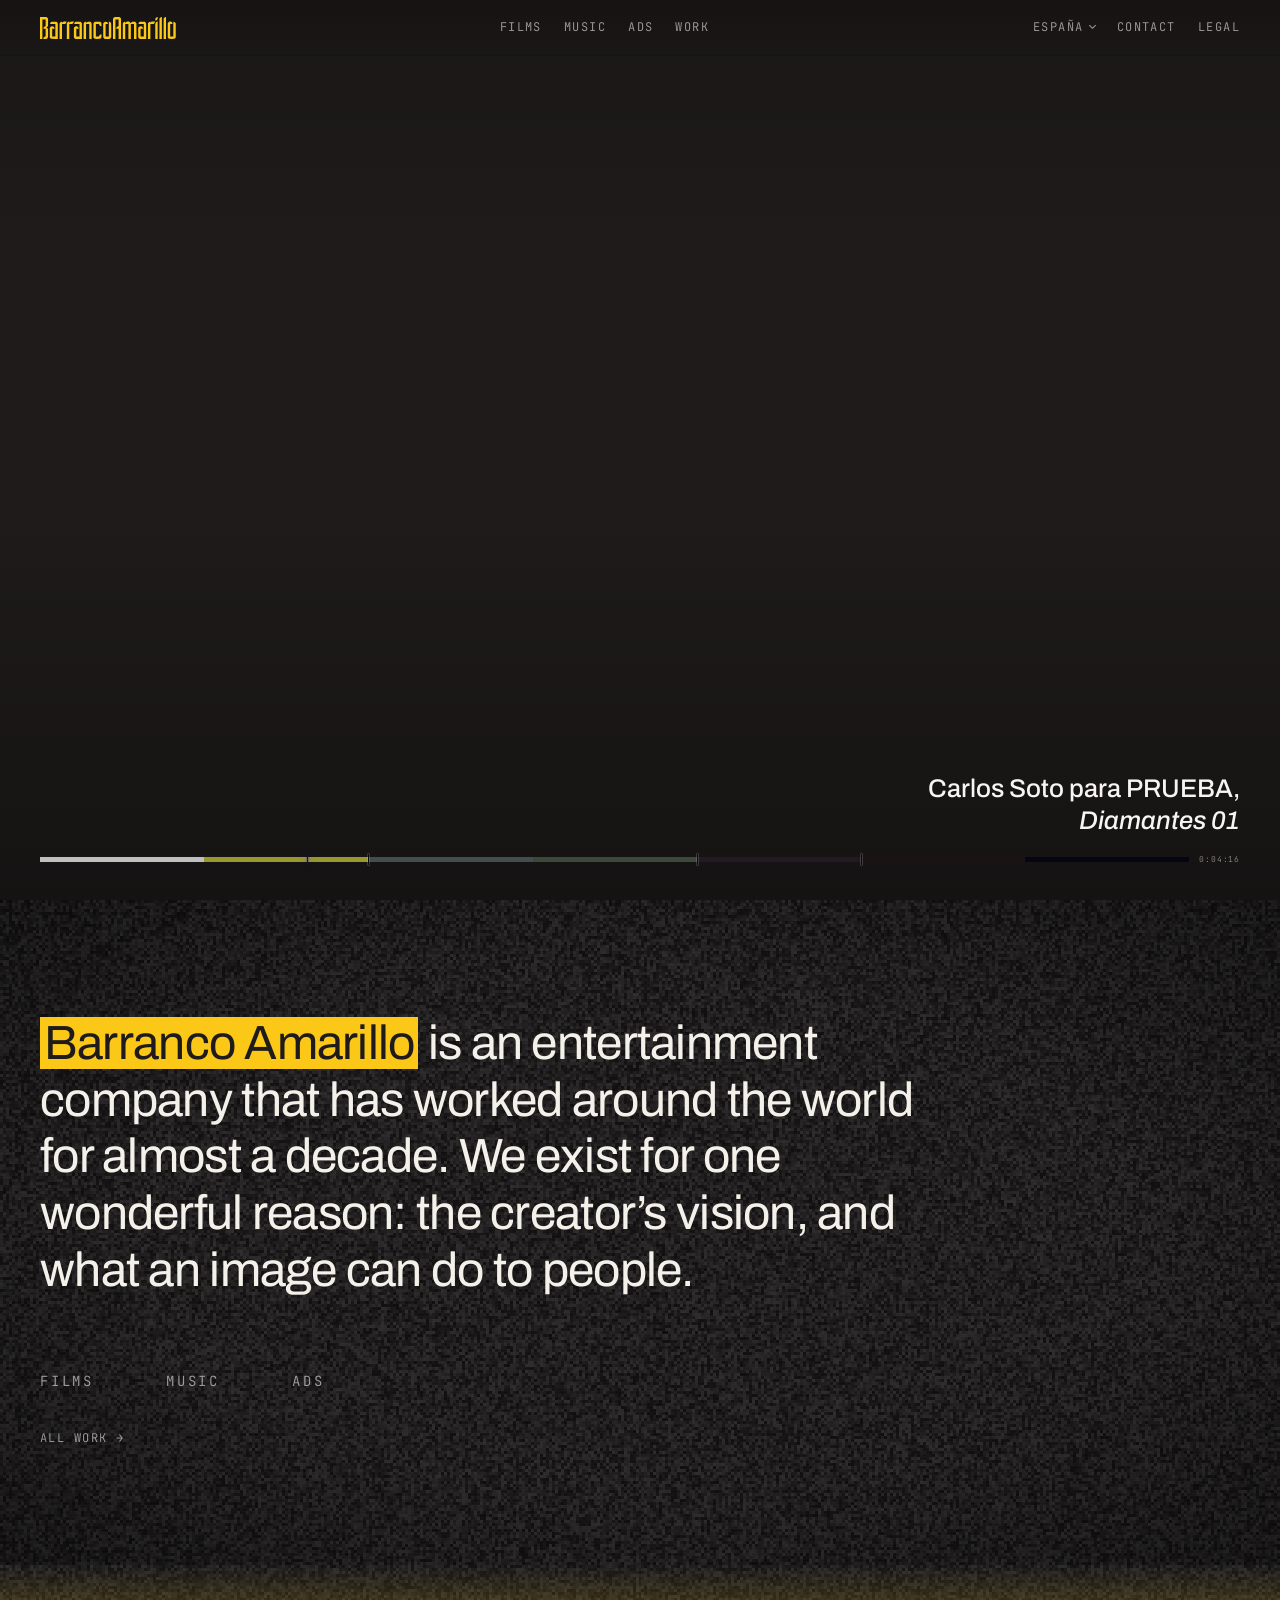
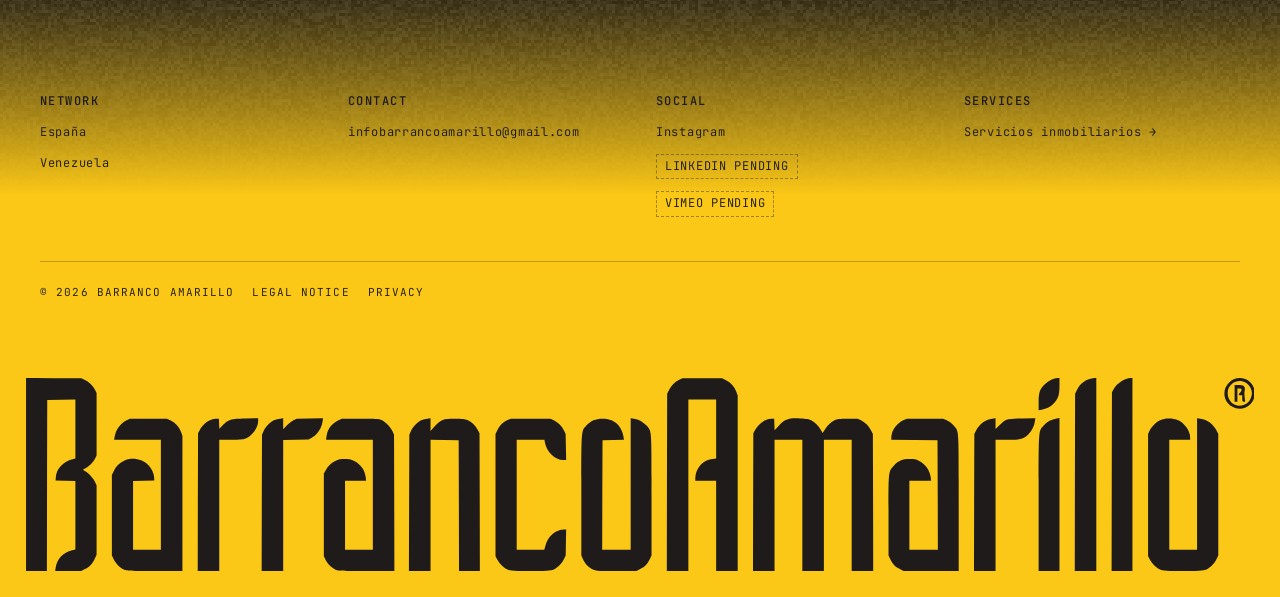
==== commit 57d44d68: "Footer: fundido desde el ruido hasta el amarillo y wordmark en negro Co-Authored-By: Claude Sonnet 5" ====
--- a/index.html
+++ b/index.html
@@ -83,7 +83,7 @@
 
   <!-- ZONA 2 — la declaración, sobre ruido de vídeo analógico -->
   <section class="bloque descripcion">
-    <canvas class="descripcion-ruido" aria-hidden="true"></canvas>
+    <canvas class="ruido" aria-hidden="true"></canvas>
     <div class="contenedor">
       <p class="declaracion declaracion--ancha"><span class="ba-mark">Barranco Amarillo</span> is an entertainment company that has worked around the world for almost a decade. We exist for one wonderful reason: the creator&rsquo;s vision, and what an image can do to people.</p>
 
@@ -99,6 +99,7 @@
 
 </main>
 <footer class="footer">
+  <canvas class="ruido ruido--footer" aria-hidden="true"></canvas>
   <div class="contenedor">
 
     <div class="footer-grid">
@@ -136,7 +137,7 @@
 </footer>
 <script src="/assets/js/base.js"></script>
 <script src="/assets/js/piezas.js"></script>
-<script src="/assets/js/descripcion.js"></script>
+<script src="/assets/js/ruido.js"></script>
 <script>
   BA.montarReproductor(document.getElementById("reproductor"));
 </script>
--- a/assets/css/base.css
+++ b/assets/css/base.css
@@ -435,7 +435,7 @@
   background:var(--ba-ink);
   color:var(--ba-paper);
 }
-.descripcion-ruido{
+.ruido{
   position:absolute; inset:0;
   width:100%; height:100%;
   pointer-events:none;
@@ -872,18 +872,30 @@
    FOOTER
    ========================================================================== */
 .footer{
-  background:var(--ba-yellow);
+  position:relative;
+  /* El ruido de la descripción se funde con el amarillo: la franja de
+     arriba hereda el ink y se aclara hasta el amarillo del footer. */
+  --fundido: clamp(140px,18vw,260px);
+  background:linear-gradient(to bottom, var(--ba-ink), var(--ba-yellow) var(--fundido)) var(--ba-yellow);
   color:var(--ba-black);
-  padding-block:clamp(48px,7vw,88px) 0;
+  padding-block:calc(var(--fundido) * .55) 0;
   overflow:hidden;
 }
-/* Firma final: el wordmark en blanco, de borde a borde del viewport. Solo
-   el logo gigante va en blanco (es un gráfico); el texto va en negro. */
+.ruido--footer{
+  height:var(--fundido);
+  bottom:auto;
+  opacity:.14;
+  -webkit-mask-image:linear-gradient(to bottom, #000, transparent);
+          mask-image:linear-gradient(to bottom, #000, transparent);
+}
+.footer > .contenedor,
+.footer > .footer-firma{ position:relative; z-index:2; }
+/* Firma final: el wordmark en negro, de borde a borde del viewport. */
 .footer-firma{
   padding:clamp(40px,6vw,88px) 2vw 2vw;
   line-height:0;
 }
-.footer-firma-svg{ display:block; width:100%; height:auto; color:#fff; }
+.footer-firma-svg{ display:block; width:100%; height:auto; color:var(--ba-black); }
 .footer-grid{
   display:grid;
   gap:32px;
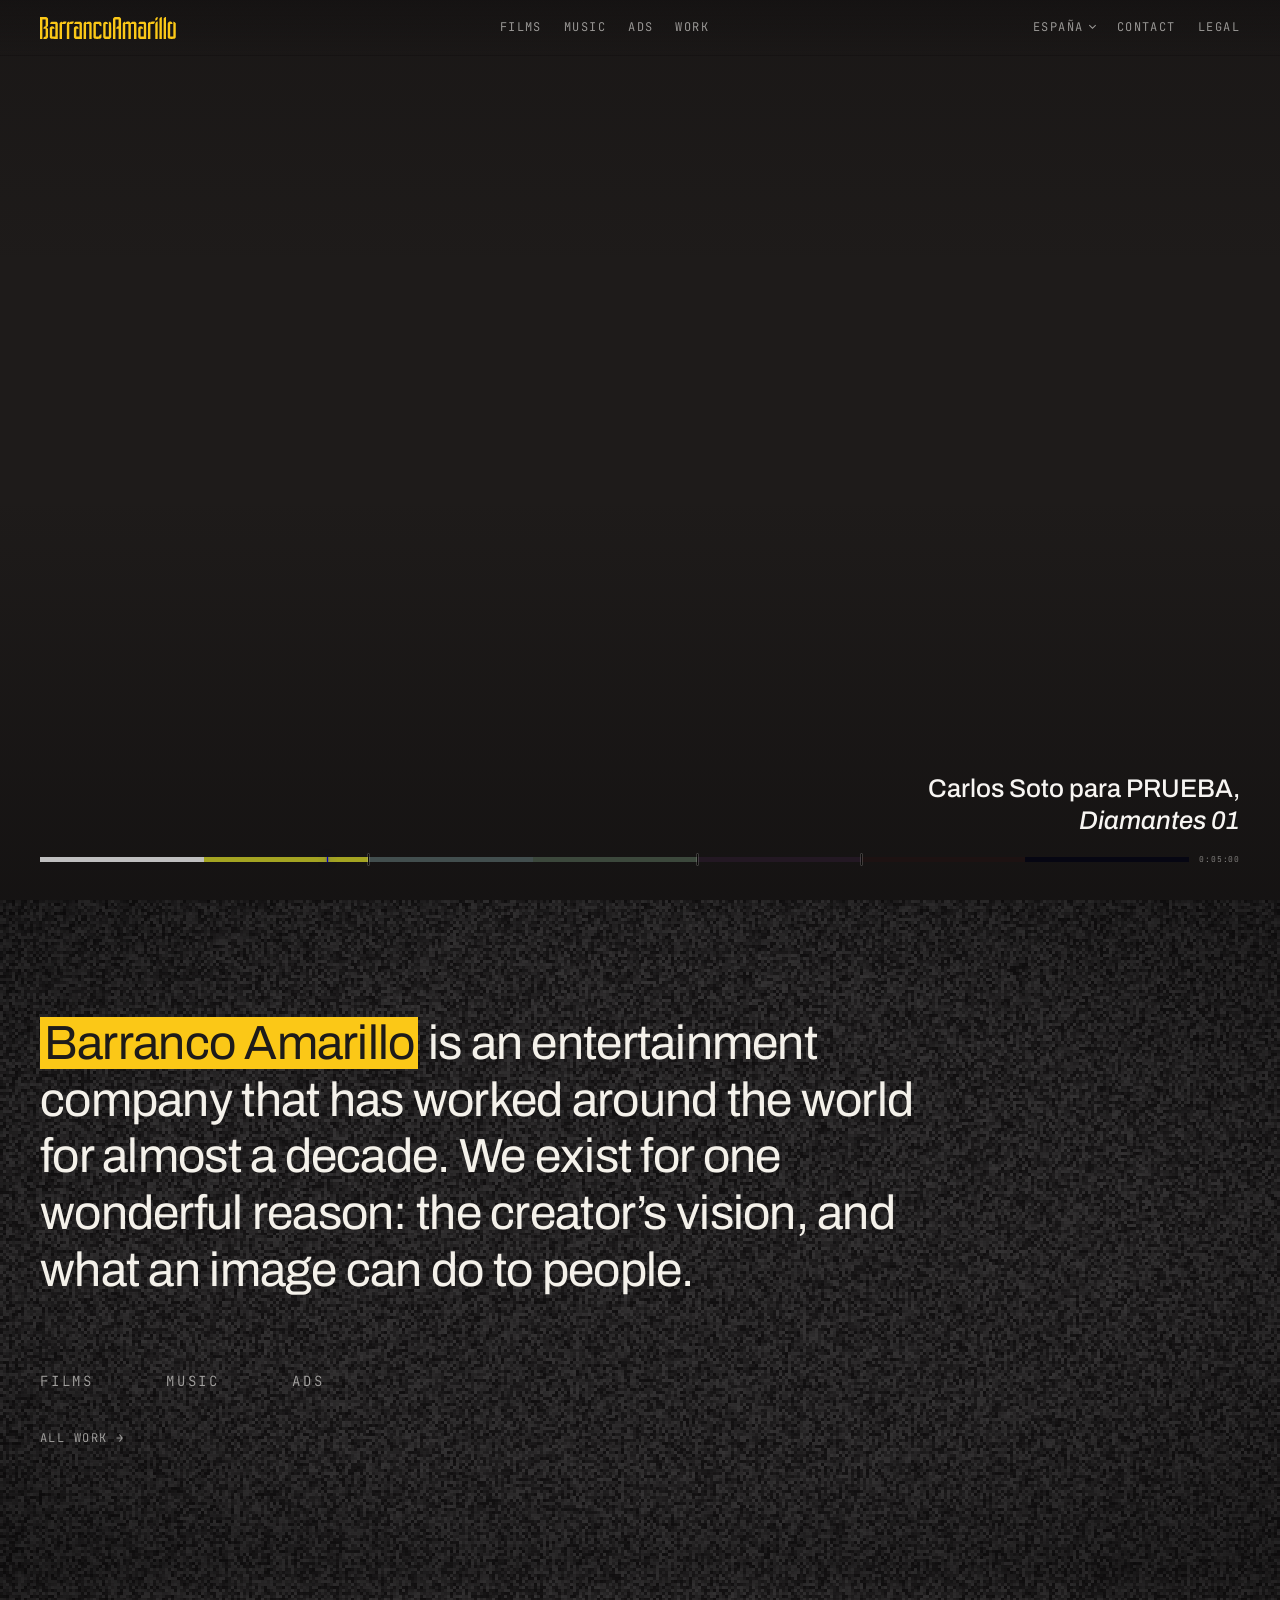
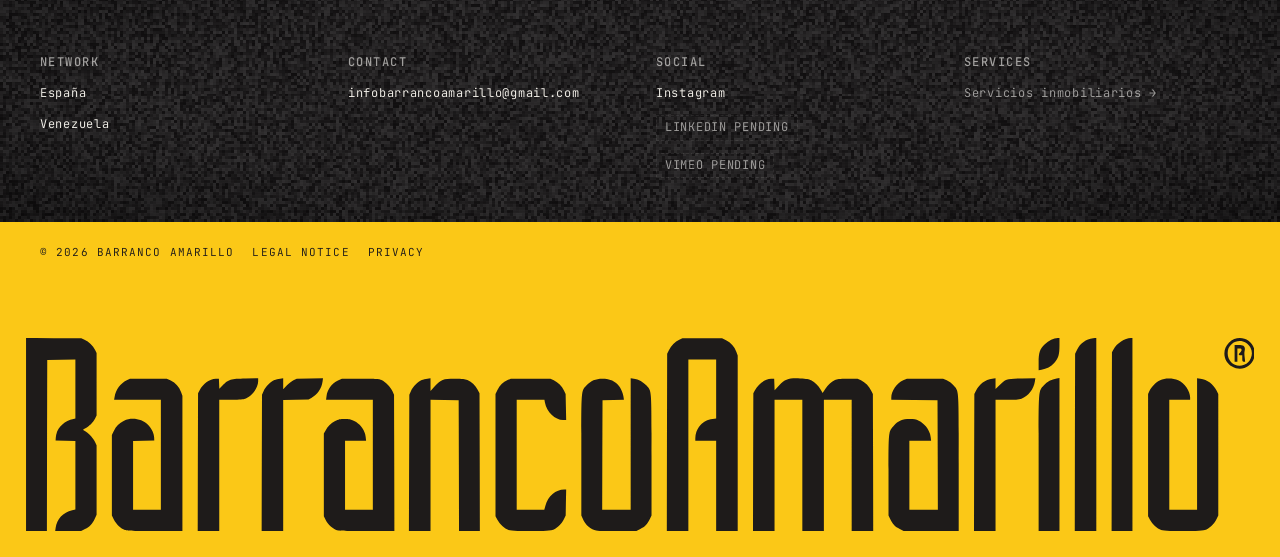
==== commit c44d9c6a: "Footer: ruido analógico arriba y amarillo liso desde la línea del copyright Co-Authored-By: Claude S" ====
--- a/index.html
+++ b/index.html
@@ -99,7 +99,8 @@
 
 </main>
 <footer class="footer">
-  <canvas class="ruido ruido--footer" aria-hidden="true"></canvas>
+  <div class="footer-superior">
+  <canvas class="ruido" aria-hidden="true"></canvas>
   <div class="contenedor">
 
     <div class="footer-grid">
@@ -124,7 +125,10 @@
         <a class="footer-real-estate" href="/real-estate/">Servicios inmobiliarios &rarr;</a>
       </div>
     </div>
-
+  </div>
+  </div>
+  <div class="footer-inferior">
+  <div class="contenedor">
     <div class="footer-legal">
       <span>&copy; 2026 Barranco Amarillo</span>
       <a href="/aviso-legal.html">Legal notice</a>
@@ -133,6 +137,7 @@
   </div>
   <div class="footer-firma" role="img" aria-label="Barranco Amarillo">
     <svg class="footer-firma-svg" aria-hidden="true" focusable="false" xmlns="http://www.w3.org/2000/svg" viewBox="0 0 1768 278" fill="currentColor"><path fill-rule="evenodd" d="M0.0 139.0L0.0 -0.1L39.8 0.2L79.5 0.5L84.1 2.6C90.4 5.6 96.3 11.1 99.2 16.8L101.5 21.5L101.5 66.5L101.5 111.5L99.2 116.2C96.6 121.4 90.7 127.2 85.5 129.7C81.3 131.7 81.2 132.3 84.5 133.8C89.1 135.9 96.7 144.0 99.1 149.3L101.5 154.5L101.5 204.5L101.5 254.5L98.9 260.0C95.2 267.8 91.8 271.4 84.8 274.9L78.7 278.0L60.3 278.0L41.9 278.0L42.6 273.2C44.4 260.5 53.1 251.3 66.4 247.9L71.0 246.8L71.0 197.4L71.0 148.1L56.8 147.8L42.5 147.5L42.8 143.1C43.6 130.4 53.9 119.6 68.2 116.6L71.0 116.0L71.0 73.5L71.0 31.0L50.7 31.2L30.5 31.5L30.2 154.8L30.0 278.0L15.0 278.0L0.0 278.0L0.0 139.0ZM142.3 276.4C136.3 274.2 129.6 267.8 126.3 261.2L123.5 255.5L123.5 197.5L123.5 139.5L126.1 134.0C129.4 127.1 134.0 122.5 141.0 119.1C152.1 113.8 167.1 116.4 175.8 125.1C180.4 129.7 184.0 137.0 184.3 142.7L184.5 147.5L169.2 147.8L154.0 148.1L154.0 197.5L154.0 247.0L174.0 247.0L194.0 247.0L194.0 168.0L194.0 89.0L160.4 89.0L126.7 89.0L127.4 84.8C129.1 74.5 135.7 65.3 144.9 60.8L149.5 58.5L176.0 58.5L202.5 58.5L208.2 61.3C215.1 64.7 220.3 70.4 223.0 77.7L225.0 83.1L225.0 180.5L225.0 278.0L185.8 277.9C153.8 277.9 145.7 277.6 142.3 276.4ZM247.2 178.8L247.5 79.5L249.8 75.3C254.9 65.6 264.1 59.1 273.1 58.7L277.5 58.5L277.8 65.9L278.1 73.2L283.0 68.1C291.2 59.5 294.4 58.6 315.8 58.2L334.0 57.8L334.0 62.3C334.0 72.2 324.1 84.9 314.0 87.9C311.9 88.5 303.2 89.0 294.1 89.0L278.0 89.0L278.0 183.5L278.0 278.0L262.5 278.0L247.0 278.0L247.2 178.8ZM339.2 179.8L339.5 81.5L341.9 76.3C344.5 70.4 352.0 62.9 357.4 60.6C359.3 59.8 363.0 58.8 365.5 58.5L370.0 57.8L370.0 65.8L370.0 73.9L375.1 68.5C377.9 65.6 382.3 62.1 384.8 60.9L389.5 58.6L408.4 58.2L427.3 57.8L426.6 63.0C425.3 72.5 419.0 81.8 410.5 86.3L406.5 88.5L388.2 88.8L370.0 89.2L370.0 183.6L370.0 278.0L354.5 278.0L339.0 278.0L339.2 179.8ZM449.0 277.1C441.6 274.8 434.5 268.6 430.8 261.1L428.5 256.5L428.5 197.0L428.5 137.5L430.8 133.3C434.3 126.7 438.7 122.3 444.8 119.3C449.6 117.0 451.8 116.5 458.5 116.5C465.2 116.5 467.4 117.0 472.2 119.3C481.5 123.9 487.7 132.6 488.7 142.6L489.3 148.0L474.1 148.0L459.0 148.0L459.0 197.5L459.0 247.0L479.0 247.0L499.0 247.0L499.0 168.0L499.0 89.0L465.4 89.0L431.7 89.0L432.3 84.1C433.5 74.4 439.7 65.8 448.8 61.3L454.5 58.5L481.0 58.5C504.4 58.5 508.0 58.7 511.4 60.3C517.2 63.0 524.5 70.4 527.1 76.3L529.5 81.5L529.8 179.8L530.0 278.0L490.8 277.9C469.2 277.9 450.4 277.5 449.0 277.1ZM551.2 179.8L551.5 81.5L553.9 76.3C556.5 70.4 564.0 62.9 569.4 60.6C571.3 59.8 575.0 58.8 577.5 58.5L582.0 57.8L582.0 67.0L582.0 76.3L588.1 69.6C597.5 59.3 599.7 58.5 616.5 58.5C628.6 58.5 631.1 58.8 635.1 60.6C641.4 63.6 646.7 68.5 649.8 74.4L652.5 79.5L652.8 178.8L653.0 278.0L638.0 278.0L623.0 278.0L622.8 183.8L622.5 89.5L602.2 89.2L582.0 89.0L582.0 183.5L582.0 278.0L566.5 278.0L550.9 278.0L551.2 179.8ZM694.3 276.4C688.6 274.3 681.5 267.8 678.2 261.6L675.5 256.5L675.5 168.5L675.5 80.5L678.3 74.8C681.5 68.4 686.3 63.7 692.9 60.6L697.5 58.5L726.0 58.5L754.5 58.5L759.4 60.9C765.7 64.0 770.9 69.3 774.0 75.5L776.4 80.5L776.8 99.2L777.2 118.0L772.8 118.0C761.0 118.0 749.2 106.6 746.6 92.8L745.9 89.0L726.0 89.0L706.0 89.0L706.0 168.0L706.0 247.0L725.8 247.0L745.7 247.0L747.3 241.2C751.1 227.6 762.3 218.0 774.3 218.0L777.2 218.0L776.8 236.8L776.5 255.5L773.7 261.2C770.3 268.1 763.6 274.3 757.3 276.4C750.7 278.6 700.6 278.6 694.3 276.4ZM818.9 276.6C810.2 273.5 805.0 268.7 801.1 260.0L799.0 255.5L799.0 168.9C799.0 71.6 798.6 77.0 806.6 68.1C812.7 61.3 819.2 58.6 829.5 58.5C838.6 58.5 844.1 60.5 850.3 65.9C854.7 69.8 858.7 77.8 859.6 84.2L860.3 88.9L844.9 89.2L829.5 89.5L829.2 168.2L829.0 247.0L849.5 247.0L870.0 247.0L870.0 152.4L870.0 57.8L874.7 58.5C881.5 59.5 888.1 63.2 892.8 68.5C900.4 77.1 900.0 72.0 900.0 168.9L900.0 255.5L897.6 260.5C894.2 267.8 890.7 271.5 883.8 274.9L877.7 278.0L850.1 278.0C830.2 277.9 821.5 277.6 818.9 276.6ZM922.2 150.2L922.5 22.5L925.0 17.5C928.1 11.2 933.9 5.4 939.9 2.6L944.5 0.5L973.0 0.5L1001.5 0.5L1007.2 3.3C1014.1 6.7 1019.3 12.4 1022.0 19.7L1024.0 25.1L1024.0 151.5L1024.0 278.0L1008.5 278.0L993.0 278.0L993.0 213.0L993.0 148.0L978.0 148.0L963.0 148.0L963.0 144.2C963.0 137.4 965.7 130.5 970.5 125.2C975.4 119.8 980.0 117.5 987.9 116.4L993.0 115.7L993.0 73.4L993.0 31.0L973.0 31.0L953.0 31.0L953.0 154.5L953.0 278.0L937.5 278.0L922.0 278.0L922.2 150.2ZM1046.2 178.8L1046.5 79.5L1048.8 75.3C1053.9 65.6 1063.1 59.1 1072.1 58.7L1076.5 58.5L1076.8 66.8L1077.1 75.1L1083.8 68.1C1092.6 59.1 1097.1 57.6 1113.9 58.2C1123.3 58.6 1126.3 59.1 1129.7 60.8C1135.0 63.6 1140.1 68.6 1143.5 74.5L1146.2 79.0L1150.2 73.0C1154.3 66.9 1157.7 63.7 1164.0 60.4C1167.0 58.8 1169.8 58.5 1182.0 58.5L1196.5 58.5L1201.4 60.9C1207.5 63.9 1213.0 69.5 1216.1 75.8L1218.5 80.5L1218.8 179.2L1219.0 278.0L1203.5 278.0L1188.0 278.0L1188.0 183.5L1188.0 89.0L1168.0 89.0L1148.0 89.0L1148.0 183.5L1148.0 278.0L1132.5 278.0L1117.0 278.0L1117.0 183.5L1117.0 89.0L1097.0 89.0L1077.0 89.0L1077.0 183.5L1077.0 278.0L1061.5 278.0L1046.0 278.0L1046.2 178.8ZM1257.2 274.9C1250.3 271.5 1246.8 267.8 1243.4 260.5L1241.0 255.5L1241.0 197.9C1241.0 133.0 1240.8 134.8 1248.6 126.1C1254.7 119.3 1261.2 116.6 1271.5 116.6C1277.9 116.6 1280.5 117.1 1284.5 119.0C1293.9 123.6 1300.5 132.6 1301.7 142.9L1302.3 148.0L1286.6 148.0L1271.0 148.0L1271.0 197.5L1271.0 247.0L1291.5 247.0L1312.0 247.0L1311.8 168.2L1311.5 89.5L1278.2 89.2L1245.0 89.0L1245.0 85.7C1245.0 76.3 1252.8 65.2 1262.2 60.9L1267.5 58.5L1293.5 58.5L1319.5 58.5L1324.8 60.9C1327.9 62.3 1331.8 65.2 1334.4 68.1C1342.5 77.1 1342.0 70.2 1342.0 180.2L1342.0 278.0L1302.7 278.0L1263.3 278.0L1257.2 274.9ZM1364.2 179.2L1364.5 80.5L1367.0 75.5C1371.6 66.2 1380.2 59.9 1390.2 58.5L1395.0 57.8L1395.0 65.5L1395.0 73.3L1401.0 67.6C1409.9 59.0 1411.3 58.6 1433.4 58.2L1452.3 57.8L1451.6 62.7C1450.0 73.7 1441.9 84.2 1432.3 87.4C1428.8 88.6 1423.6 89.0 1411.3 89.0L1395.0 89.0L1395.0 183.5L1395.0 278.0L1379.5 278.0L1364.0 278.0L1364.2 179.2ZM1457.0 180.2C1457.0 70.2 1456.5 77.1 1464.6 68.1C1469.2 63.0 1475.7 59.6 1482.9 58.4L1487.0 57.7L1487.0 167.9L1487.0 278.0L1472.0 278.0L1457.0 278.0L1457.0 180.2ZM1509.2 150.2L1509.5 22.5L1512.3 16.8C1516.8 7.7 1525.1 1.8 1535.4 0.4L1540.0 -0.3L1540.0 138.9L1540.0 278.0L1524.5 278.0L1509.0 278.0L1509.2 150.2ZM1562.2 149.2L1562.5 20.5L1564.7 16.4C1569.3 7.7 1581.1 -0.0 1589.7 -0.0L1592.0 0.0L1592.0 139.0L1592.0 278.0L1577.0 278.0L1562.0 278.0L1562.2 149.2ZM1633.3 276.4C1627.6 274.3 1620.5 267.8 1617.2 261.6L1614.5 256.5L1614.5 168.5L1614.5 80.5L1616.6 75.9C1619.4 69.9 1625.9 63.4 1631.9 60.7C1638.6 57.6 1650.6 57.7 1657.8 60.9C1667.2 65.1 1675.0 76.3 1675.0 85.7L1675.0 89.0L1660.0 89.0L1645.0 89.0L1645.0 168.0L1645.0 247.0L1665.0 247.0L1685.0 247.0L1685.0 152.4L1685.0 57.8L1689.8 58.5C1699.8 59.9 1708.4 66.2 1713.0 75.5L1715.5 80.5L1715.5 168.0L1715.5 255.5L1712.7 261.2C1709.3 268.1 1702.6 274.3 1696.3 276.4C1689.7 278.6 1639.6 278.6 1633.3 276.4ZM1457.0 35.3C1457.0 20.9 1458.6 16.3 1465.9 9.0C1471.5 3.4 1478.6 -0.0 1484.6 -0.0L1487.0 0.0L1487.0 10.8C1487.0 24.0 1485.5 29.2 1479.4 35.9C1474.8 41.0 1468.3 44.4 1461.1 45.6L1457.0 46.3L1457.0 35.3ZM1735.3 41.0C1722.7 33.8 1720.5 16.8 1730.8 6.7C1745.1 -7.2 1768.1 2.2 1768.0 22.1C1767.9 39.4 1750.3 49.6 1735.3 41.0ZM1752.7 38.5C1757.7 36.4 1759.9 34.3 1762.1 29.5C1764.5 24.2 1764.5 19.6 1761.9 14.2C1756.9 4.0 1743.8 1.2 1735.0 8.6C1730.7 12.3 1729.0 16.1 1729.0 22.0C1729.0 34.9 1741.2 43.3 1752.7 38.5ZM1739.0 22.0L1739.0 10.0L1744.8 10.0C1752.3 10.0 1754.5 12.0 1753.6 17.7C1752.9 22.1 1752.9 21.9 1753.6 28.8L1754.2 34.0L1752.1 34.0C1750.3 34.0 1750.0 33.4 1750.0 29.5L1750.0 25.0L1747.5 25.0C1744.4 25.0 1744.2 22.5 1747.0 20.8C1748.1 20.1 1749.0 18.5 1749.0 17.3C1749.0 15.4 1748.4 15.0 1746.0 15.0L1743.0 15.0L1743.0 24.5L1743.0 34.0L1741.0 34.0L1739.0 34.0L1739.0 22.0Z"/></svg>
+  </div>
   </div>
 </footer>
 <script src="/assets/js/base.js"></script>
--- a/assets/css/base.css
+++ b/assets/css/base.css
@@ -443,12 +443,16 @@
   image-rendering:pixelated;   /* grano gordo, sin suavizar al escalar */
 }
 .descripcion::before,
-.descripcion::after{ content:""; position:absolute; inset:0; pointer-events:none; }
-.descripcion::before{
+.descripcion::after,
+.footer-superior::before,
+.footer-superior::after{ content:""; position:absolute; inset:0; pointer-events:none; }
+.descripcion::before,
+.footer-superior::before{
   background:repeating-linear-gradient(to bottom, rgba(0,0,0,.22) 0 1px, transparent 1px 3px);
   opacity:.5;
 }
-.descripcion::after{
+.descripcion::after,
+.footer-superior::after{
   background:radial-gradient(ellipse at center, transparent 55%, rgba(0,0,0,.3) 100%);
 }
 .descripcion > .contenedor{ position:relative; z-index:2; }
@@ -872,24 +876,22 @@
    FOOTER
    ========================================================================== */
 .footer{
+  background:var(--ba-yellow);
+  color:var(--ba-black);
+}
+/* Mitad de arriba: el mismo fondo de ruido analógico que la descripción
+   (canvas + scanlines + viñeta). La mitad de abajo, desde la línea del
+   copyright, es amarillo liso. */
+.footer-superior{
   position:relative;
-  /* El ruido de la descripción se funde con el amarillo: la franja de
-     arriba hereda el ink y se aclara hasta el amarillo del footer. */
-  --fundido: clamp(140px,18vw,260px);
-  background:linear-gradient(to bottom, var(--ba-ink), var(--ba-yellow) var(--fundido)) var(--ba-yellow);
-  color:var(--ba-black);
-  padding-block:calc(var(--fundido) * .55) 0;
   overflow:hidden;
-}
-.ruido--footer{
-  height:var(--fundido);
-  bottom:auto;
-  opacity:.14;
-  -webkit-mask-image:linear-gradient(to bottom, #000, transparent);
-          mask-image:linear-gradient(to bottom, #000, transparent);
-}
-.footer > .contenedor,
-.footer > .footer-firma{ position:relative; z-index:2; }
+  background:var(--ba-ink);
+  color:var(--ba-paper);
+  padding-block:clamp(48px,7vw,88px) 0;
+}
+.footer-superior > .contenedor{ position:relative; z-index:2; }
+.footer-inferior{ padding-top:22px; }
+.footer-firma{ position:relative; z-index:2; }
 /* Firma final: el wordmark en negro, de borde a borde del viewport. */
 .footer-firma{
   padding:clamp(40px,6vw,88px) 2vw 2vw;
@@ -917,22 +919,20 @@
   font-size:12px;
   letter-spacing:0.12em;
   text-transform:uppercase;
-  color:var(--ba-black);
+  color:var(--tinta-media);
 }
 .footer-col a,
 .footer-col span{
   font-family:var(--tipo-mono);
   font-size:12px;
   letter-spacing:0.06em;
-  color:var(--ba-black);
+  color:var(--ba-paper);
   overflow-wrap:anywhere;
 }
 .footer-col a:hover,
 .footer-legal a:hover{ text-decoration:underline; }
-.footer .pendiente{ color:var(--ba-black); border-color:rgba(30,27,26,.4); }
+.footer .pendiente{ color:var(--tinta-media); border-color:var(--linea-hairline); }
 .footer-legal{
-  border-top:1px solid rgba(30,27,26,.25);
-  padding-top:22px;
   display:flex;
   flex-wrap:wrap;
   gap:18px;
@@ -944,7 +944,7 @@
   color:var(--ba-black);
 }
 /* El enlace a real estate vive aquí y solo aquí. Discreto, a propósito. */
-.footer-real-estate{ color:var(--ba-black) !important; }
+.footer-real-estate{ color:var(--tinta-media) !important; }
 
 /* ==========================================================================
    MOVIMIENTO REDUCIDO — desactiva loader, revelados y entradas.
@@ -1087,13 +1087,14 @@
 body.clareo .footer-col span,
 body.clareo .footer-real-estate{ color:inherit !important; }
 
-/* El footer es amarillo en todos los estados: su texto no se aclara. */
-body.clareo .footer-col h2,
-body.clareo .footer-legal,
-body.clareo .footer .pendiente{ color:var(--ba-black); opacity:1; }
+/* El footer no se aclara con el resto: arriba sigue oscuro (texto claro) y
+   abajo sigue amarillo (texto negro). */
+body.clareo .footer-col h2{ color:var(--tinta-media); opacity:1; }
 body.clareo .footer-col a,
-body.clareo .footer-col span,
-body.clareo .footer-real-estate{ color:var(--ba-black) !important; }
+body.clareo .footer-col span{ color:var(--ba-paper) !important; }
+body.clareo .footer-real-estate{ color:var(--tinta-media) !important; }
+body.clareo .footer .pendiente{ color:var(--tinta-media); opacity:1; }
+body.clareo .footer-legal{ color:var(--ba-black); opacity:1; }
 
 body.clareo .enlace-grande,
 body.clareo .footer,
